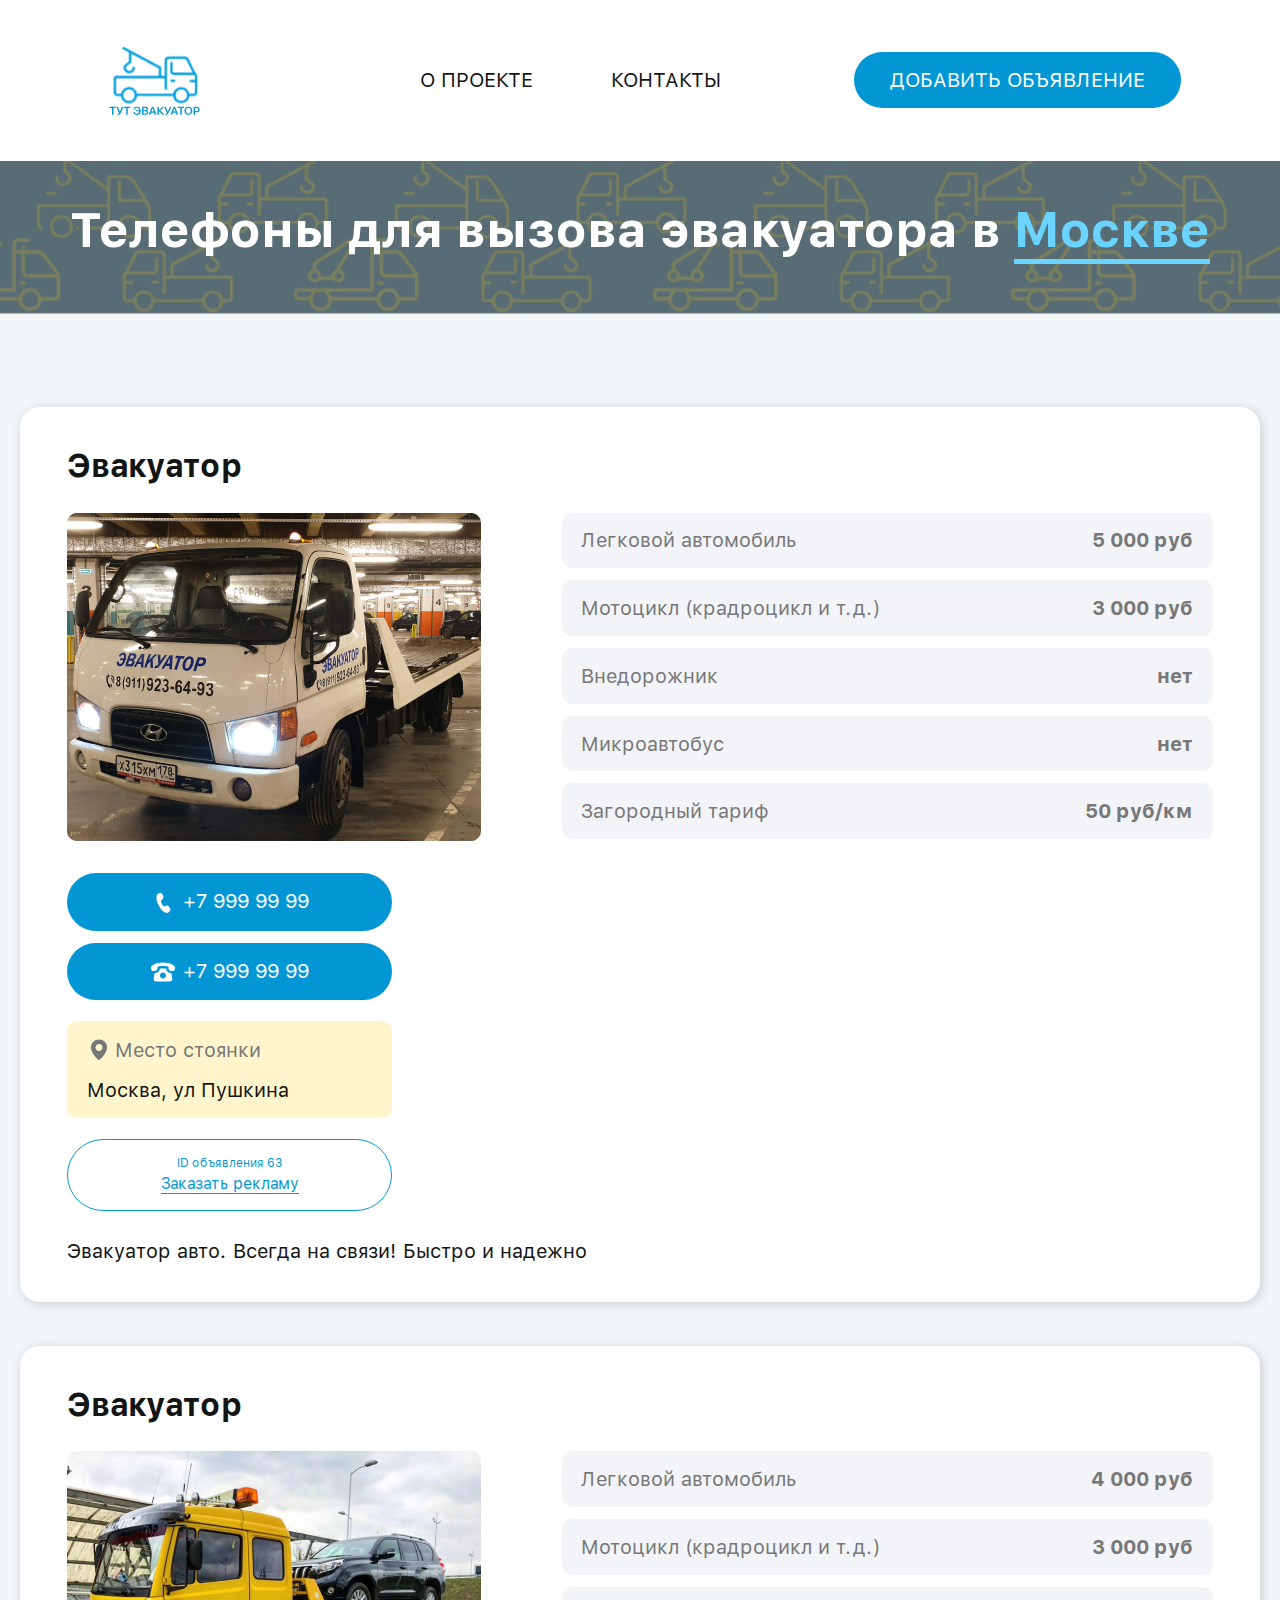
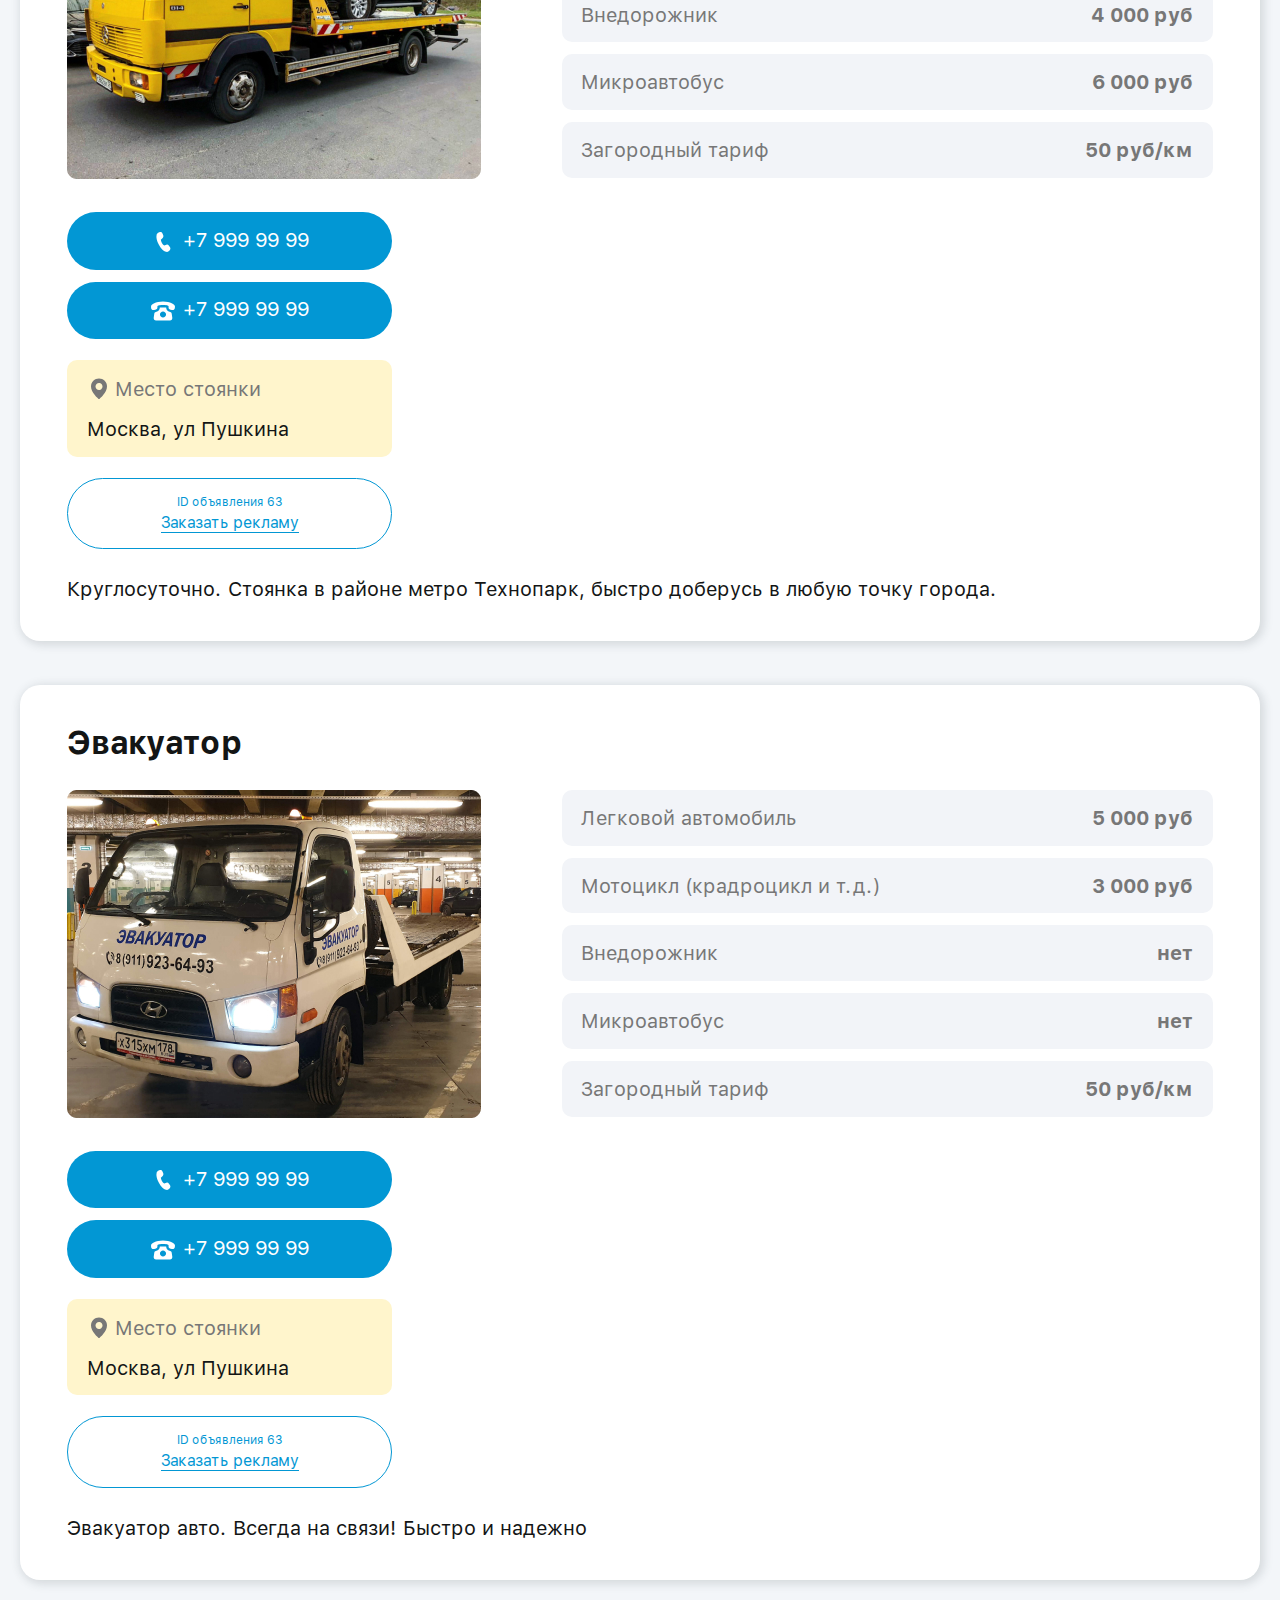
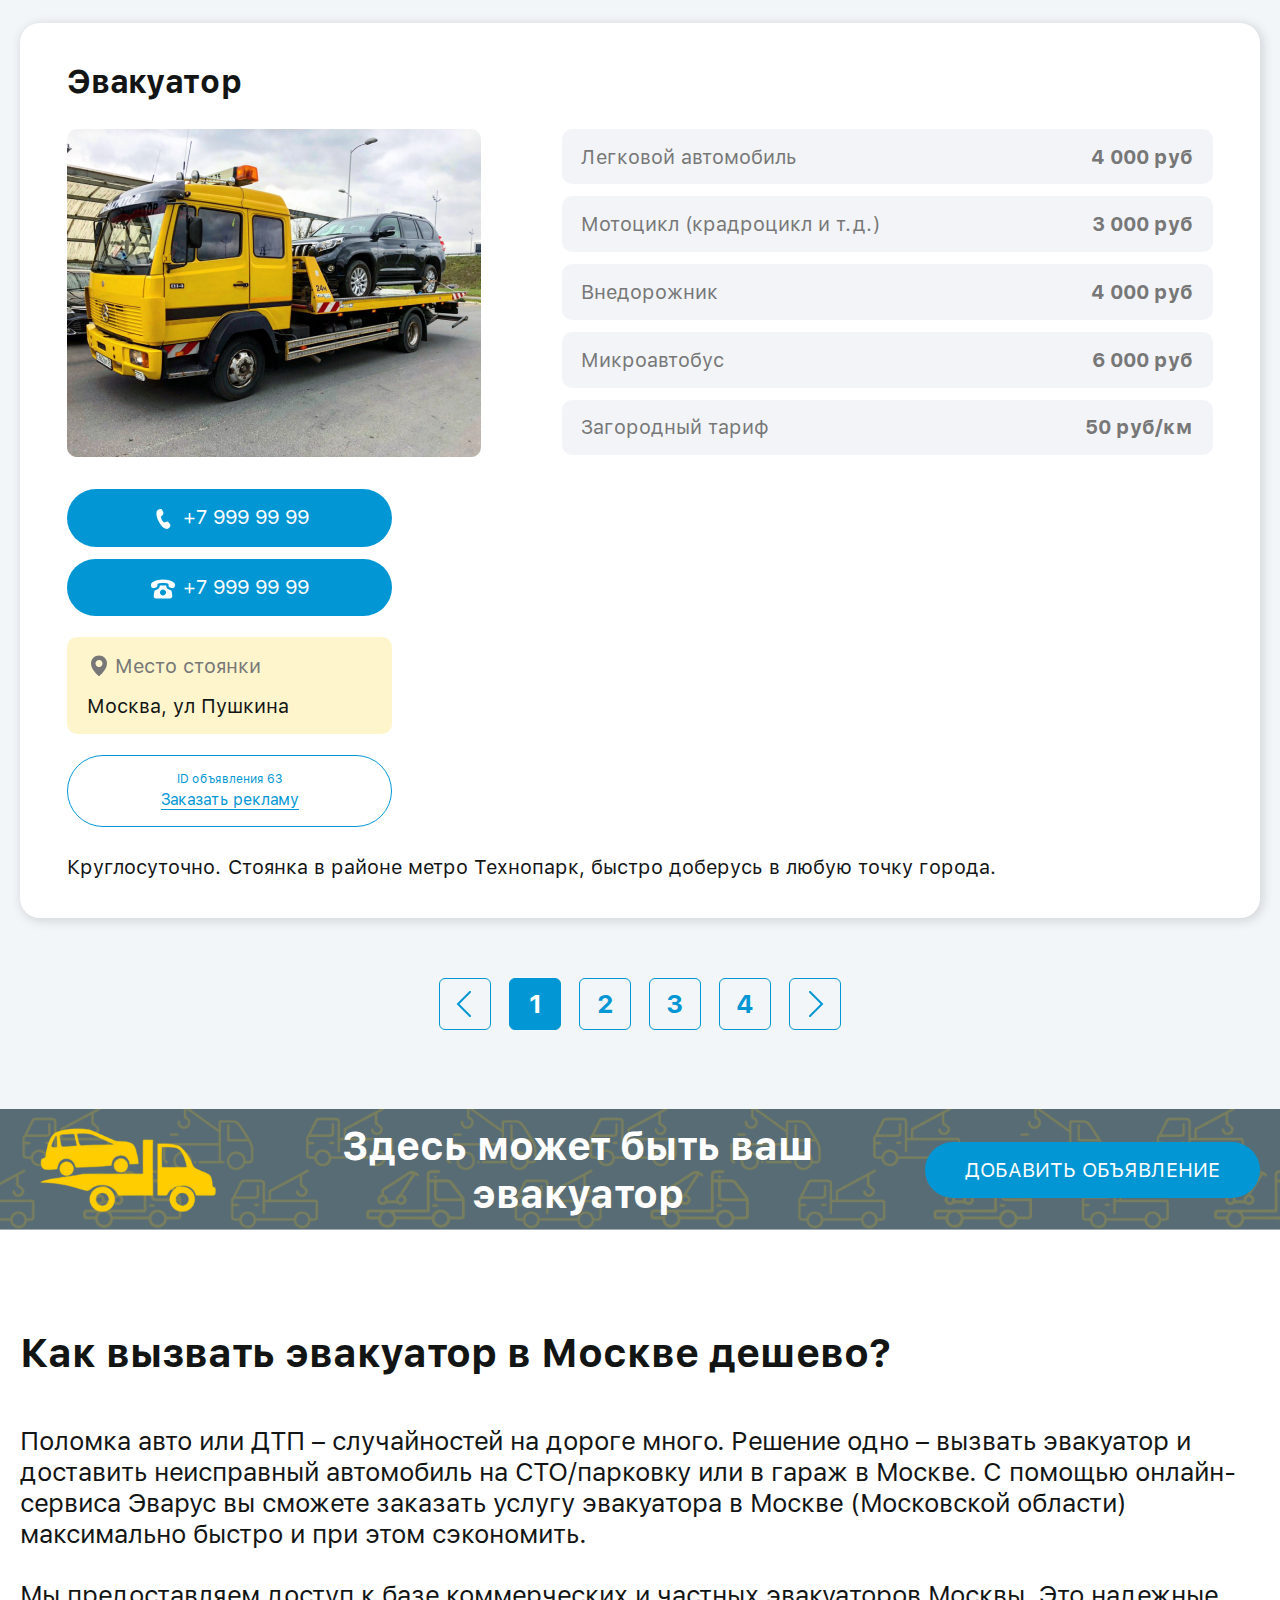
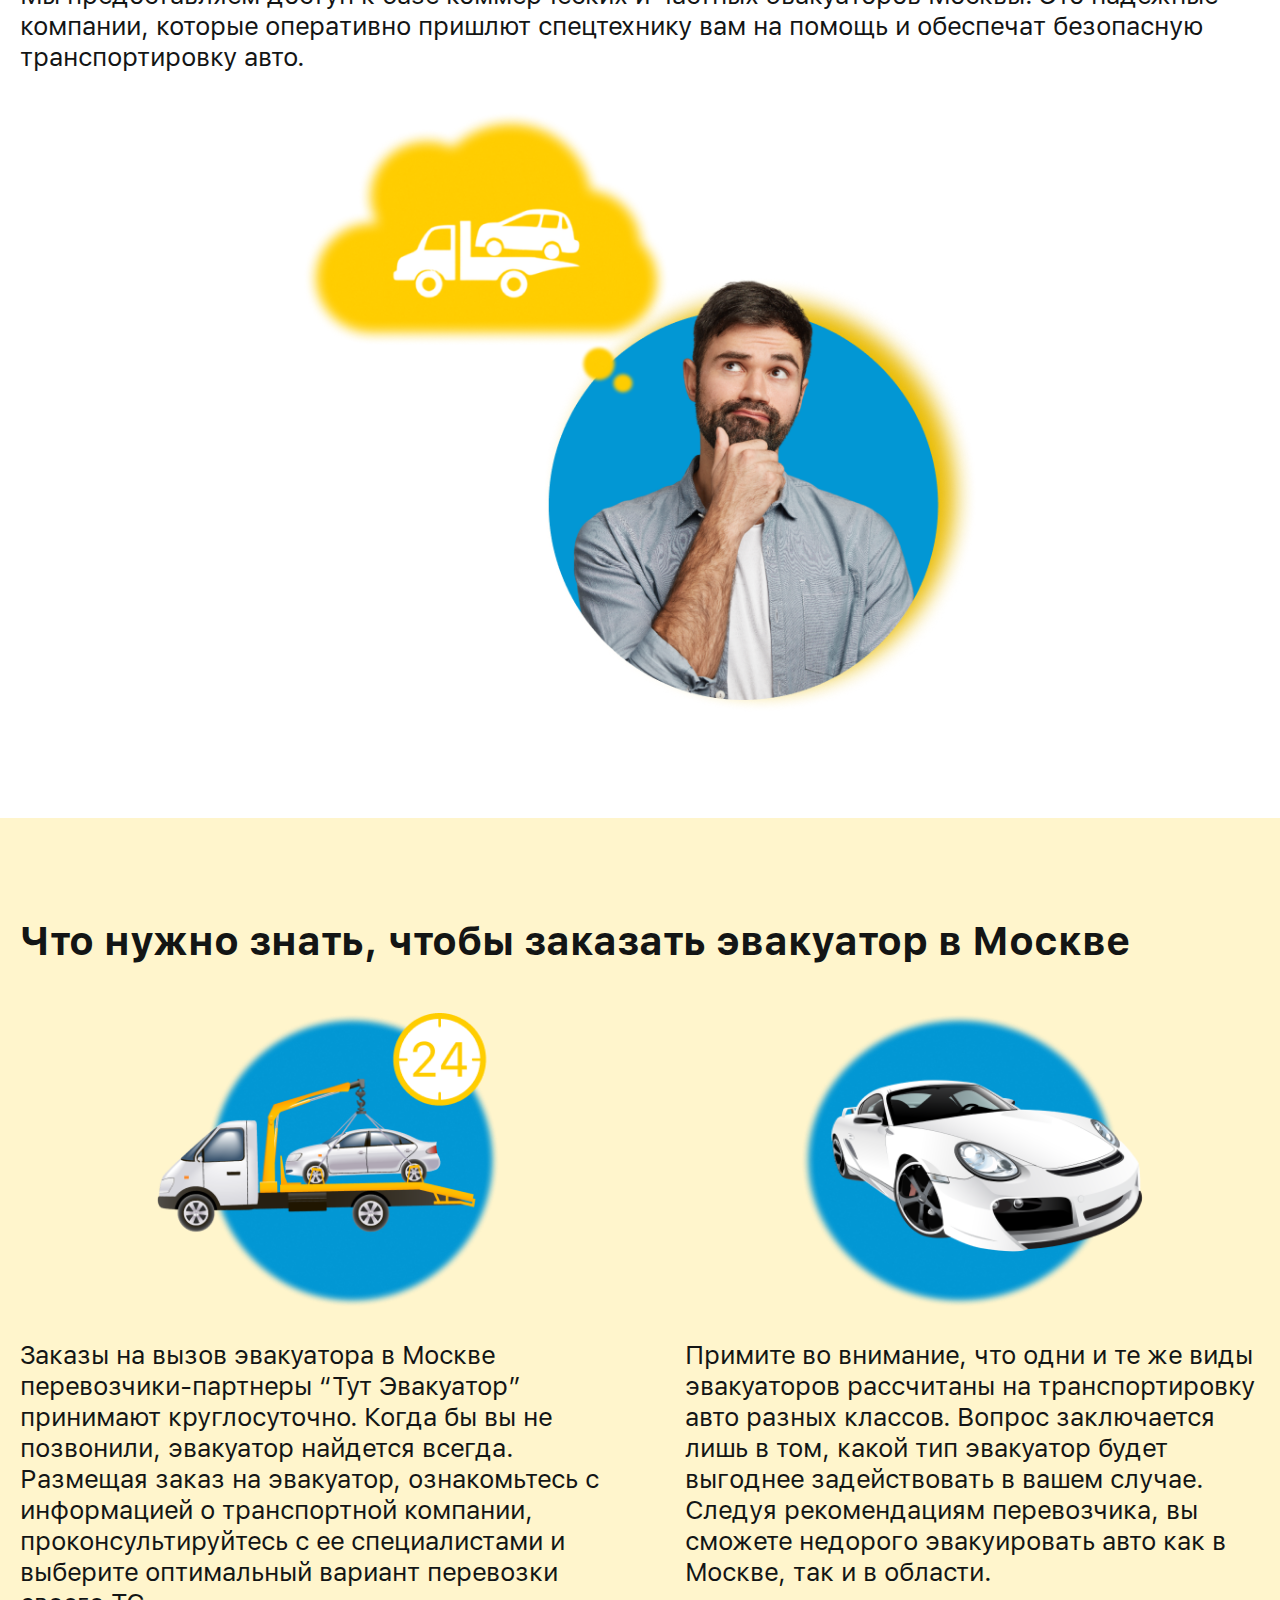
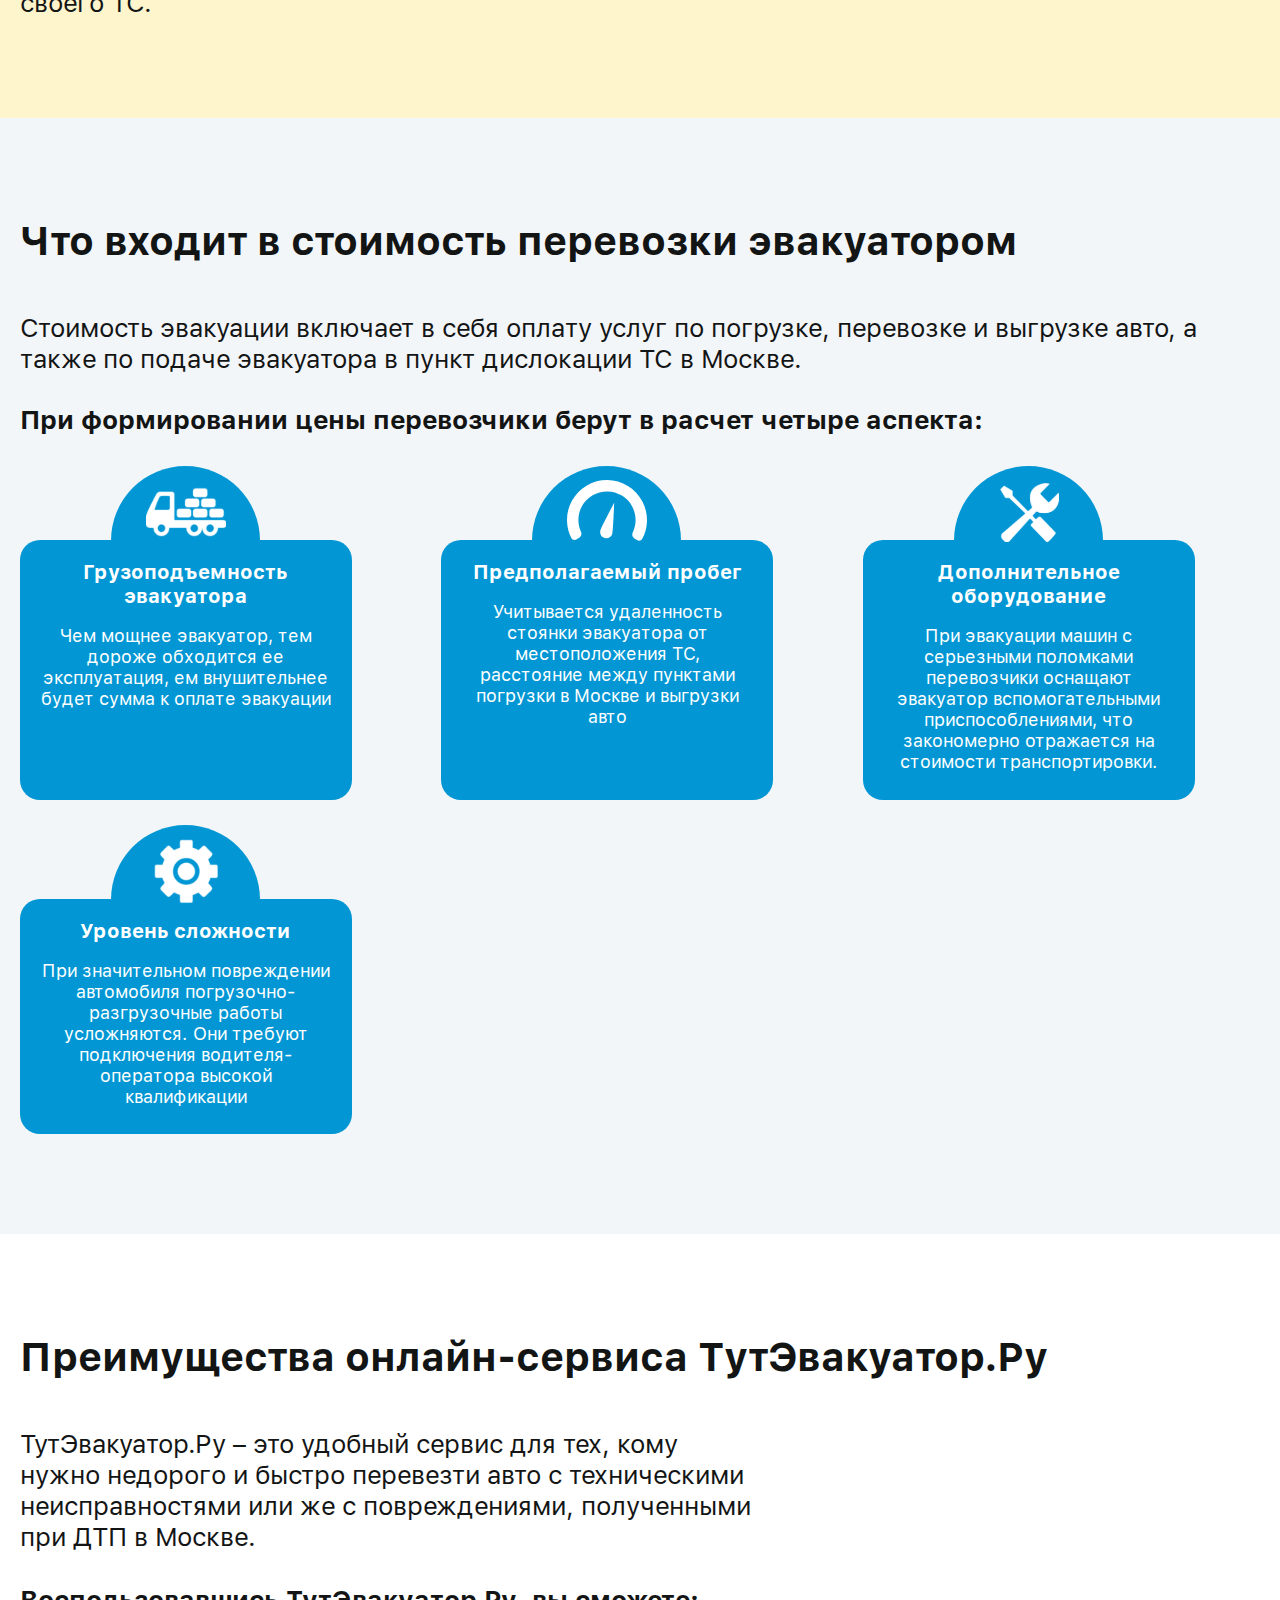
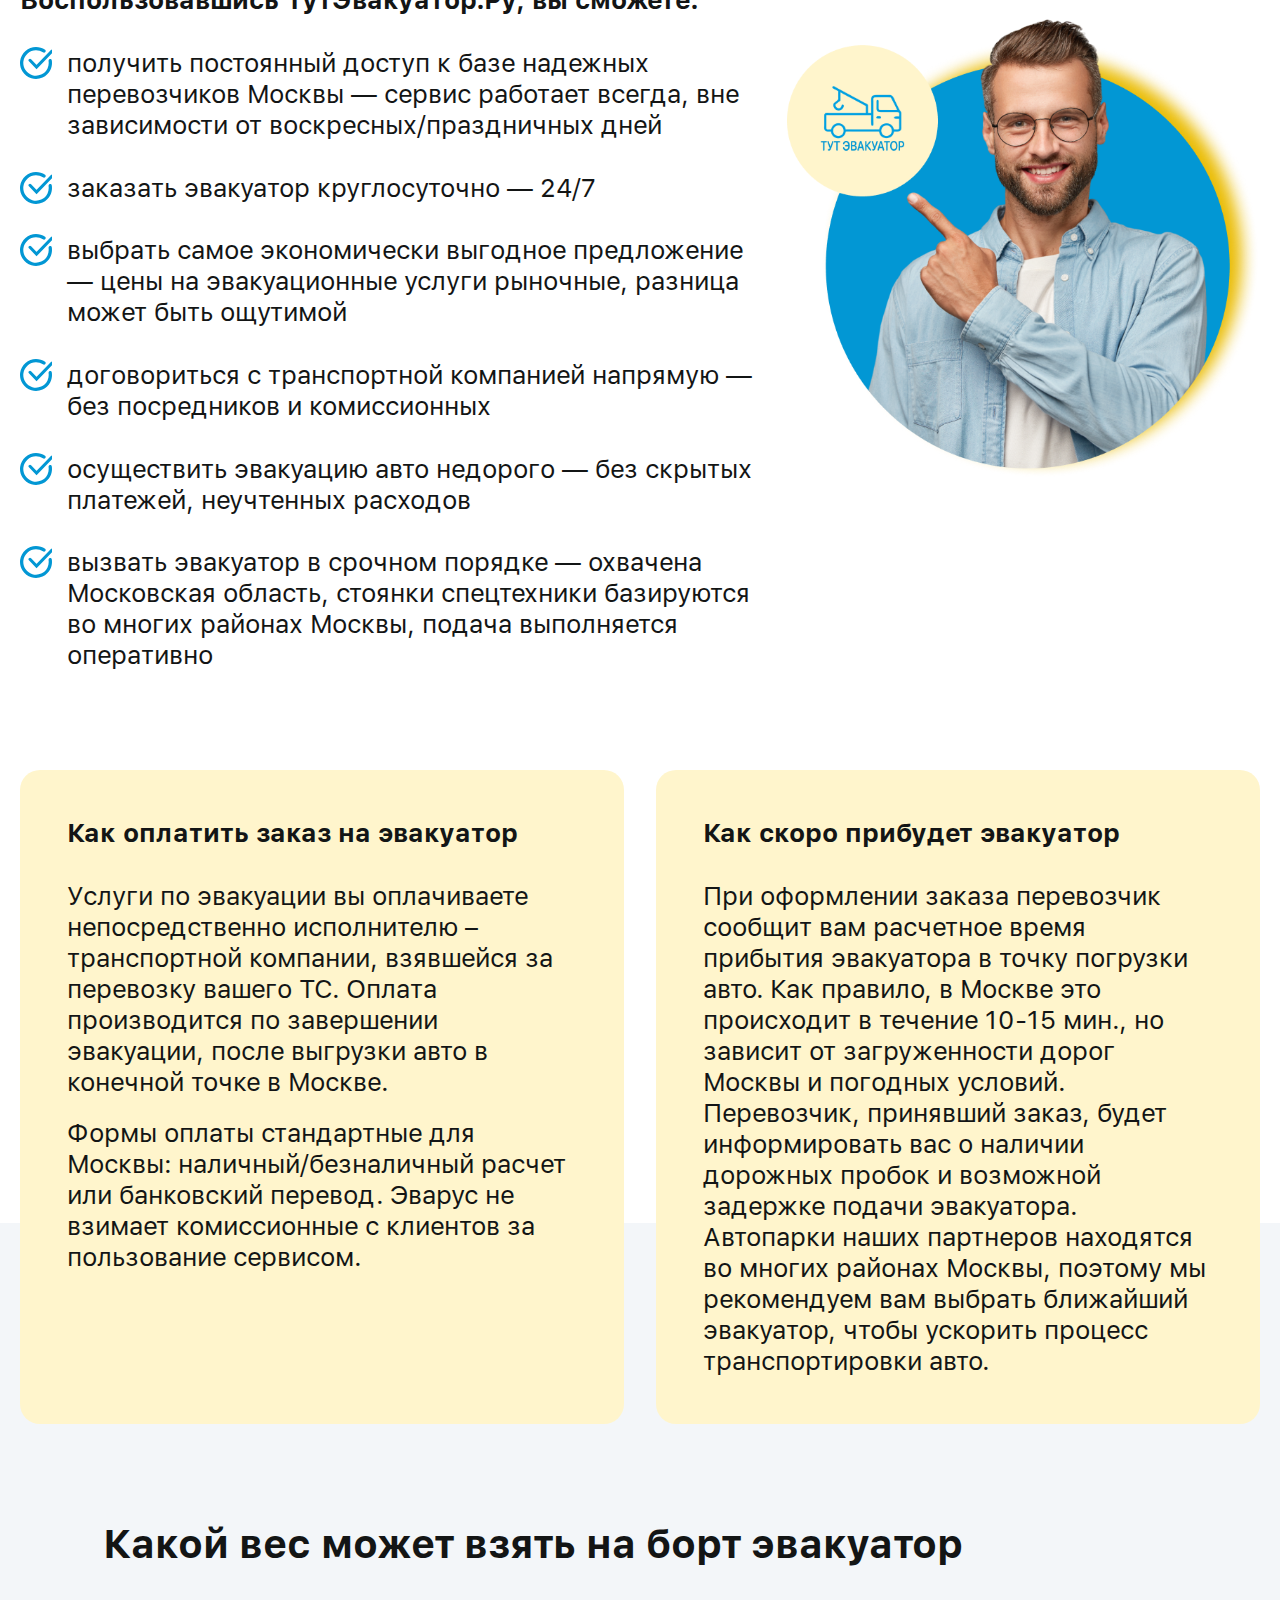
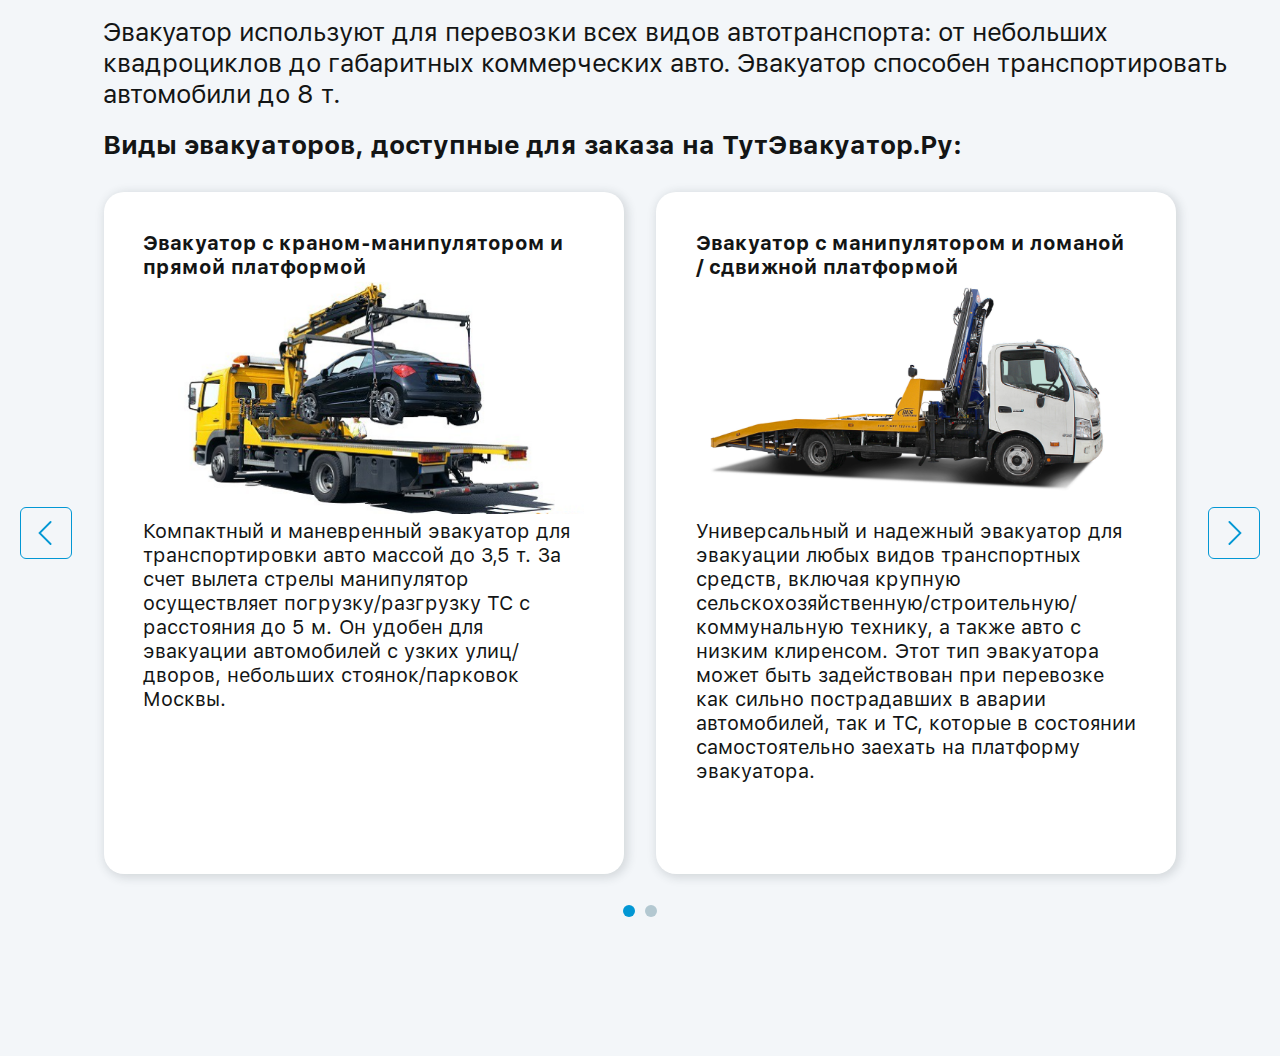
==== index.html @ 3d906425 "slider" ====
<!DOCTYPE html>
<html lang="en">
<head>
    <meta charset="UTF-8">
    <meta name="viewport" content="width=device-width, initial-scale=1.0">
    <title>Evacuator</title>
    <link rel="stylesheet" href="main.css">
</head>
<body>
    <header class="header">
        <div class="header__wrapper">
            <a href="#" class="header-logo">
                <img src="img/Logo-header.svg" alt="logo-evacuator" width="112" height="112">
            </a>
            <nav class="header__nav">
                <ul class="header__list">
                    <li class="header__item">
                        <a href="#" class="text-p">О проекте</a>
                    </li>
                    <li class="header__item">
                        <a href="#" class="text-p">Контакты</a>
                    </li>
                </ul>
            </nav>
            <a href="#" class="btn header__btn">Добавить объявление</a>
        </div>
    </header>

    <section class="banner">
        <div class="banner__wrapper">
            <h1>Телефоны для вызова эвакуатора в <a href="#" class="banner__link">Москве</a></h1>
        </div>
    </section>

    <section class="cards">
        <div class="cards__wrapper">
            <div class="cards__item">
                <h3>Эвакуатор</h3>
                <div class="cards__item--wrapper">
                    <div class="cards__item--img">
                        <img src="img/Photo1.jpg" alt="evacuator" width="414" height="328">
                    </div>
                    <div class="cards__item--info">
                        <div class="cards__item--info-text">
                            <p>Легковой автомобиль</p>
                            <p>5 000 руб</p>
                        </div>
                        <div class="cards__item--info-text">
                            <p>Мотоцикл (крадроцикл и т.д.)</p>
                            <p>3 000 руб</p>
                        </div>
                        <div class="cards__item--info-text">
                            <p>Внедорожник</p>
                            <p>нет</p>
                        </div>
                        <div class="cards__item--info-text">
                            <p>Микроавтобус</p>
                            <p>нет</p>
                        </div>
                        <div class="cards__item--info-text">
                            <p>Загородный тариф</p>
                            <p>50 руб/км</p>
                        </div>
                    </div>
                    <div class="cards__item--contacts">
                        <div class="cards__phones">
                            <a href="tel:+79999999" class="btn cards__btn">+7 999 99 99</a>
                            <a href="tel:+79999999" class="btn cards__btn">+7 999 99 99</a>
                        </div>
                        <div class="cards__map">
                            <a href="#">Место стоянки</a>
                            <p>Москва, ул Пушкина</p>
                        </div>
                        <div class="cards__advertising">
                            <p>ID объявления 63</p>
                            <a href="#" class="small-text">Заказать рекламу</a>
                        </div>
                    </div>
                </div>
                <p>Эвакуатор авто. Всегда на связи! Быстро и надежно</p>
            </div>

            <div class="cards__item">
                <h3>Эвакуатор</h3>
                <div class="cards__item--wrapper">
                    <div class="cards__item--img">
                        <img src="img/Photo2.jpg" alt="evacuator" width="414" height="328">
                    </div>
                    <div class="cards__item--info">
                        <div class="cards__item--info-text">
                            <p>Легковой автомобиль</p>
                            <p>4 000 руб</p>
                        </div>
                        <div class="cards__item--info-text">
                            <p>Мотоцикл (крадроцикл и т.д.)</p>
                            <p>3 000 руб</p>
                        </div>
                        <div class="cards__item--info-text">
                            <p>Внедорожник</p>
                            <p>4 000 руб</p>
                        </div>
                        <div class="cards__item--info-text">
                            <p>Микроавтобус</p>
                            <p>6 000 руб</p>
                        </div>
                        <div class="cards__item--info-text">
                            <p>Загородный тариф</p>
                            <p>50 руб/км</p>
                        </div>
                    </div>
                    <div class="cards__item--contacts">
                        <div class="cards__phones">
                            <a href="tel:+79999999" class="btn cards__btn">+7 999 99 99</a>
                            <a href="tel:+79999999" class="btn cards__btn">+7 999 99 99</a>
                        </div>
                        <div class="cards__map">
                            <a href="#">Место стоянки</a>
                            <p>Москва, ул Пушкина</p>
                        </div>
                        <div class="cards__advertising">
                            <p>ID объявления 63</p>
                            <a href="#" class="small-text">Заказать рекламу</a>
                        </div>
                    </div>
                </div>
                <p>Круглосуточно. Стоянка в районе метро Технопарк, быстро доберусь в любую точку города.</p>
            </div>

            <div class="cards__item">
                <h3>Эвакуатор</h3>
                <div class="cards__item--wrapper">
                    <div class="cards__item--img">
                        <img src="img/Photo3.jpg" alt="evacuator" width="414" height="328">
                    </div>
                    <div class="cards__item--info">
                        <div class="cards__item--info-text">
                            <p>Легковой автомобиль</p>
                            <p>5 000 руб</p>
                        </div>
                        <div class="cards__item--info-text">
                            <p>Мотоцикл (крадроцикл и т.д.)</p>
                            <p>3 000 руб</p>
                        </div>
                        <div class="cards__item--info-text">
                            <p>Внедорожник</p>
                            <p>нет</p>
                        </div>
                        <div class="cards__item--info-text">
                            <p>Микроавтобус</p>
                            <p>нет</p>
                        </div>
                        <div class="cards__item--info-text">
                            <p>Загородный тариф</p>
                            <p>50 руб/км</p>
                        </div>
                    </div>
                    <div class="cards__item--contacts">
                        <div class="cards__phones">
                            <a href="tel:+79999999" class="btn cards__btn">+7 999 99 99</a>
                            <a href="tel:+79999999" class="btn cards__btn">+7 999 99 99</a>
                        </div>
                        <div class="cards__map">
                            <a href="#">Место стоянки</a>
                            <p>Москва, ул Пушкина</p>
                        </div>
                        <div class="cards__advertising">
                            <p>ID объявления 63</p>
                            <a href="#" class="small-text">Заказать рекламу</a>
                        </div>
                    </div>
                </div>
                <p>Эвакуатор авто. Всегда на связи! Быстро и надежно</p>
            </div>

            <div class="cards__item">
                <h3>Эвакуатор</h3>
                <div class="cards__item--wrapper">
                    <div class="cards__item--img">
                        <img src="img/Photo4.jpg" alt="evacuator" width="414" height="328">
                    </div>
                    <div class="cards__item--info">
                        <div class="cards__item--info-text">
                            <p>Легковой автомобиль</p>
                            <p>4 000 руб</p>
                        </div>
                        <div class="cards__item--info-text">
                            <p>Мотоцикл (крадроцикл и т.д.)</p>
                            <p>3 000 руб</p>
                        </div>
                        <div class="cards__item--info-text">
                            <p>Внедорожник</p>
                            <p>4 000 руб</p>
                        </div>
                        <div class="cards__item--info-text">
                            <p>Микроавтобус</p>
                            <p>6 000 руб</p>
                        </div>
                        <div class="cards__item--info-text">
                            <p>Загородный тариф</p>
                            <p>50 руб/км</p>
                        </div>
                    </div>
                    <div class="cards__item--contacts">
                        <div class="cards__phones">
                            <a href="tel:+79999999" class="btn cards__btn">+7 999 99 99</a>
                            <a href="tel:+79999999" class="btn cards__btn">+7 999 99 99</a>
                        </div>
                        <div class="cards__map">
                            <a href="#">Место стоянки</a>
                            <p>Москва, ул Пушкина</p>
                        </div>
                        <div class="cards__advertising">
                            <p>ID объявления 63</p>
                            <a href="#" class="small-text">Заказать рекламу</a>
                        </div>
                    </div>
                </div>
                <p>Круглосуточно. Стоянка в районе метро Технопарк, быстро доберусь в любую точку города.</p>
            </div>
        </div>
        <nav class="pagination" aria-label="Pagination">
            <ul class="pagination__list">
                <li class="pagination__item--previous"><a href="#" aria-label="Previous"></a></li>
                <li class="pagination__item pagination__item--active"><a href="#">1</a></li>
                <li class="pagination__item"><a href="#">2</a></li>
                <li class="pagination__item"><a href="#">3</a></li>
                <li class="pagination__item"><a href="#">4</a></li>
                <li class="pagination__item--next"><a href="#" aria-label="Next"></a></li>
            </ul>
        </nav>
    </section>

    <section class="banner__second">
        <div class="banner__second-wrapper">
            <img src="img/evacuator.svg" alt="">
            <h2>Здесь может быть ваш эвакуатор</h2>
            <a href="#" class="btn bunner__btn">Добавить объявление</a>
        </div>
    </section>

    <section class="info__call">
        <div class="info__call--wrapper">
            <div class="info__call--text">
                <h2>Как вызвать эвакуатор в Москве дешево?</h2>
                <h4>Поломка авто или ДТП – случайностей на дороге много. Решение одно – вызвать эвакуатор и доставить неисправный автомобиль на СТО/парковку или в гараж в Москве. С помощью онлайн-сервиса Эварус вы сможете заказать услугу эвакуатора в Москве (Московской области) максимально быстро и при этом сэкономить.</h4>
                <h4>Мы предоставляем доступ к базе коммерческих и частных эвакуаторов Москвы. Это надежные компании, которые оперативно пришлют спецтехнику вам на помощь и обеспечат безопасную транспортировку авто.</h4>
            </div>
            <div>
                <img src="img/manThinks.png" alt="man thinks about evacuator" width="677" height="611">
            </div>
        </div>
    </section>

    <section class="about">
        <div class="about__wrapper">
            <h2>Что нужно знать, чтобы заказать эвакуатор в Москве</h2>
            <div class="about__wrapper--info">
                <div class="about__wrapper--info-left">
                    <img src="img/evacuator24.png" alt="evacuator" width="347" height="297">
                    <h4>Заказы на вызов эвакуатора в Москве перевозчики-партнеры “Тут Эвакуатор” принимают круглосуточно. Когда бы вы не позвонили, эвакуатор найдется всегда. Размещая заказ на эвакуатор, ознакомьтесь с информацией о транспортной компании, проконсультируйтесь с ее специалистами и выберите оптимальный вариант перевозки своего ТС.</h4>
                </div>
                <div class="about__wrapper--info-right">
                    <img src="img/auto.png" alt="white auto" width="347" height="297">
                    <h4>Примите во внимание, что одни и те же виды эвакуаторов рассчитаны на транспортировку авто разных классов. Вопрос заключается лишь в том, какой тип эвакуатор будет выгоднее задействовать в вашем случае. Следуя рекомендациям перевозчика, вы сможете недорого эвакуировать авто как в Москве, так и в области.</h4>
                </div>
            </div>
        </div>
    </section>

    <section class="inside">
        <div class="inside__wrapper">
            <h2>Что входит в стоимость перевозки эвакуатором</h2>
            <h4>Стоимость эвакуации включает в себя оплату услуг по погрузке, перевозке и выгрузке авто, а также по подаче эвакуатора в пункт дислокации ТС в Москве.</h4>
            <h4>При формировании цены перевозчики берут в расчет четыре аспекта:</h4>
            <div class="inside__wrapper--info">
                <div class="inside__wrapper--info-item">
                    <p>Грузоподъемность эвакуатора</p>
                    <p>Чем мощнее эвакуатор, тем дороже обходится ее эксплуатация, ем внушительнее будет сумма к оплате эвакуации</p>
                </div>
                <div class="inside__wrapper--info-item">
                    <p>Предполагаемый пробег</p>
                    <p>Учитывается удаленность стоянки эвакуатора от местоположения ТС, расстояние между пунктами погрузки в Москве и выгрузки авто</p>
                </div>
                <div class="inside__wrapper--info-item">
                    <p>Дополнительное оборудование</p>
                    <p>При эвакуации машин с серьезными поломками перевозчики оснащают эвакуатор вспомогательными приспособлениями, что закономерно отражается на стоимости транспортировки.</p>
                </div>
                <div class="inside__wrapper--info-item">
                    <p>Уровень сложности</p>
                    <p>При значительном повреждении автомобиля погрузочно-разгрузочные работы усложняются. Они требуют подключения водителя-оператора высокой квалификации</p>
                </div>
            </div>
        </div>
    </section>

    <section class="advantages">
        <div class="advantages__wrapper">
            <h2>Преимущества онлайн-сервиса ТутЭвакуатор.Ру</h2>
            <div class="advantages__wrapper--main">
                <div class="advantages__text">
                    <h4>ТутЭвакуатор.Ру – это удобный сервис для тех, кому нужно недорого и быстро перевезти авто с техническими неисправностями или же с повреждениями, полученными при ДТП в Москве.</h4>
                    <h4>Воспользовавшись ​ТутЭвакуатор.Ру, вы сможете:</h4>
                    <p>получить постоянный доступ к базе надежных перевозчиков Москвы — сервис работает всегда, вне зависимости от воскресных/праздничных дней</p>
                    <p>заказать эвакуатор круглосуточно — 24/7</p>
                    <p>выбрать самое экономически выгодное предложение — цены на эвакуационные услуги рыночные, разница может быть ощутимой</p>
                    <p>договориться с транспортной компанией напрямую — без посредников и комиссионных</p>
                    <p>осуществить эвакуацию авто недорого — без скрытых платежей, неучтенных расходов</p>
                    <p>вызвать эвакуатор в срочном порядке — охвачена Московская область, стоянки спецтехники базируются во многих районах Москвы, подача выполняется оперативно</p>
                </div>
                <div class="advantages__img">
                    <img src="img/Man.png" alt="man" width="630" height="645">
                </div>
            </div>
            <div class="advantages__wrapper--footer">
                <div class="advantages__wrapper--footer-left">
                    <h4>Как оплатить заказ на эвакуатор</h4>
                    <p>Услуги по эвакуации вы оплачиваете непосредственно исполнителю – транспортной компании, взявшейся за перевозку вашего ТС. Оплата производится по завершении эвакуации, после выгрузки авто в конечной точке в Москве.</p>
                    <p>Формы оплаты стандартные для Москвы: наличный/безналичный расчет или банковский перевод. Эварус не взимает комиссионные с клиентов за пользование сервисом.</p>
                </div>
                <div class="advantages__wrapper--footer-right">
                    <h4>Как скоро прибудет эвакуатор</h4>
                    <p>При оформлении заказа перевозчик сообщит вам расчетное время прибытия эвакуатора в точку погрузки авто. Как правило, в Москве это происходит в течение 10-15 мин., но зависит от загруженности дорог Москвы и погодных условий. Перевозчик, принявший заказ, будет информировать вас о наличии дорожных пробок и возможной задержке подачи эвакуатора. Автопарки наших партнеров находятся во многих районах Москвы, поэтому мы рекомендуем вам выбрать ближайший эвакуатор, чтобы ускорить процесс транспортировки авто.</p>
                </div>
            </div>
        </div>
    </section>

    <section class="slider">
        <div class="slider__wrapper">
            <h2>Какой вес может взять на борт эвакуатор</h2>
            <h4>Эвакуатор используют для перевозки всех видов автотранспорта: от небольших квадроциклов до габаритных коммерческих авто. Эвакуатор способен транспортировать автомобили до 8 т.</h4>
            <h4>Виды эвакуаторов, доступные для заказа на ТутЭвакуатор.Ру:</h4>
            <div class="slider__wrapper--contant">
                <button type="button" class="slider__btn prev-btn"></button>
                <div class="slider__wrapper--items slider__wrapper--items-active">
                    <div class="slider__wrapper--item">
                        <p>Эвакуатор с краном-манипулятором и прямой платформой</p>
                        <div>
                            <img src="img/slider/slider1.png" alt="evacuator" width="604" height="322">
                        </div>
                        <p>Компактный и маневренный эвакуатор для транспортировки авто массой до 3,5 т. За счет вылета стрелы манипулятор осуществляет погрузку/разгрузку ТС с расстояния до 5 м. Он удобен для эвакуации автомобилей с узких улиц/дворов, небольших стоянок/парковок Москвы.</p>
                    </div>
                    <div class="slider__wrapper--item">
                        <p>Эвакуатор с манипулятором и ломаной / сдвижной платформой</p>
                        <div>
                            <img src="img/slider/slider2.png" alt="evacuator" width="604" height="322">
                        </div>
                        <p>Универсальный и надежный эвакуатор для эвакуации любых видов транспортных средств, включая крупную сельскохозяйственную/строительную/коммунальную технику, а также авто с низким клиренсом. Этот тип эвакуатора может быть задействован при перевозке как сильно пострадавших в аварии автомобилей, так и ТС, которые в состоянии самостоятельно заехать на платформу эвакуатора.</p>
                    </div>
                </div>
                <div class="slider__wrapper--items">
                    <div class="slider__wrapper--item">
                        <p>Эвакуатор с лебедкой и платформой<br> с аппарелями</p>
                        <div>
                            <img src="img/slider/slider3.png" alt="evacuator" width="604" height="322">
                        </div>
                        <p>Используется для перевозки ТС массой до 7 т. Автомобиль затаскивают на платформу эвакуатора по направляющим при помощи электрической/гидравлической/ручной лебедки. Эвакуатор данной модификации не применяется для транспортировки авто с АКПП или заблокированными колесами.</p>
                    </div>
                    <div class="slider__wrapper--item">
                        <p>Эвакуатор с лебедкой и укороченной базой для частичной погрузки авто</p>
                        <div>
                            <img src="img/slider/slider4.png" alt="evacuator" width="604" height="322">
                        </div>
                        <p>Основное назначение – транспортировка крупнотоннажной спецтехники, грузовых авто, автобусов.</p>
                    </div>
                </div>
                <button type="button" class="slider__btn next-btn"></button>
            </div>
            <div class="slider__dots--wrapper">
                <span class="dot dot--active"></span>
                <span class="dot"></span>
            </div>
        </div>
    </section>
    
    <script src="/elements-js/main.js" type="module"></script>
</body>
</html>
---- main.css ----
@import url(blocks-css/header.css);
@import url(blocks-css/banner.css);
@import url(blocks-css/cards.css);
@import url(blocks-css/pagination.css);
@import url(blocks-css/infoCall.css);
@import url(blocks-css/about.css);
@import url(blocks-css/inside.css);
@import url(blocks-css/advantages.css);
@import url(blocks-css/slider.css);

:root {
	--color-blue: #0297d4;
	--color-dark: #131515;
    --color-white: #fff;
	--color-yellow: #ffcd00;
    --bg-color: #f3f6f9;

    --hover: #35acdd;
    --pressed: #077aa9;
    --error: #b80101;

    --font-family: "SF Pro Text", sans-serif;
    --second-family: "SFRounded", sans-serif;
}

@font-face {
    font-family: 'SFRounded';
    src: url('fonts/SFRounded-Ultralight.woff2') format('woff2'),
        url('fonts/SFRounded-Ultralight.woff') format('woff');
    font-weight: 200;
    font-style: normal;
    font-display: swap;
}

@font-face {
    font-family: 'SF Pro Text';
    src: url('fonts/SFProText-Regular.woff2') format('woff2'),
        url('fonts/SFProText-Regular.woff') format('woff');
    font-weight: normal;
    font-style: normal;
    font-display: swap;
}

@font-face {
    font-family: 'SF Pro Text';
    src: url('fonts/SFProText-Medium.woff2') format('woff2'),
        url('fonts/SFProText-Medium.woff') format('woff');
    font-weight: 500;
    font-style: normal;
    font-display: swap;
}

@font-face {
    font-family: 'SF Pro Text';
    src: url('fonts/SFProText-Semibold.woff2') format('woff2'),
        url('fonts/SFProText-Semibold.woff') format('woff');
    font-weight: 600;
    font-style: normal;
    font-display: swap;
}

@font-face {
    font-family: 'SF Pro Text';
    src: url('fonts/SFProText-Bold.woff2') format('woff2'),
        url('fonts/SFProText-Bold.woff') format('woff');
    font-weight: bold;
    font-style: normal;
    font-display: swap;
}

img {
    max-width: 100%;
    height: 100%;
}

html,
body {
    margin: 0;
    padding: 0;
    width: 100%;
}

html {
    font-size: 62%;
    box-sizing: border-box;

    scroll-behavior: smooth;
}

*, *::before, *::after {
    box-sizing: inherit;
}

body {
    position: relative;
    width: 100%;

    font-family: var(--font-family);
    font-size: 2rem;
    color: var(--color-dark);
}

h1, h2, h3, h4, p {
    margin: 0;
    padding: 0;
}

a {
    display: block;
    text-decoration: none;
}

ul {
    margin: 0;
    padding: 0;
    list-style: none;
}

h1 {
    font-family: var(--font-family);
    font-weight: 700;
    font-size: 5rem;
    color: var(--color-white);
}

h2 {
    font-family: var(--font-family);
    font-weight: 700;
    font-size: 4rem;
    color: var(--color-white);
}

h3 {
    font-family: var(--font-family);
    font-weight: 700;
    font-size: 3.2rem;
    color: var(--color-dark);
}

h4 {
    font-family: var(--font-family);
    font-weight: 400;
    font-size: 2.6rem;
    color: var(--color-dark);
}

p,
.text-p {
    font-family: var(--font-family);
    font-weight: 400;
    font-size: 2rem;
    color: var(--color-dark);
}

.small-text {
    font-family: var(--font-family);
    font-weight: 400;
    font-size: 1.6rem;
}

.container {
    max-width: 1400px;
    width: 100%;
    margin: 0 auto;
}


@media screen and (max-width: 480px) {
    html {
        font-size: 48%;
    }
}
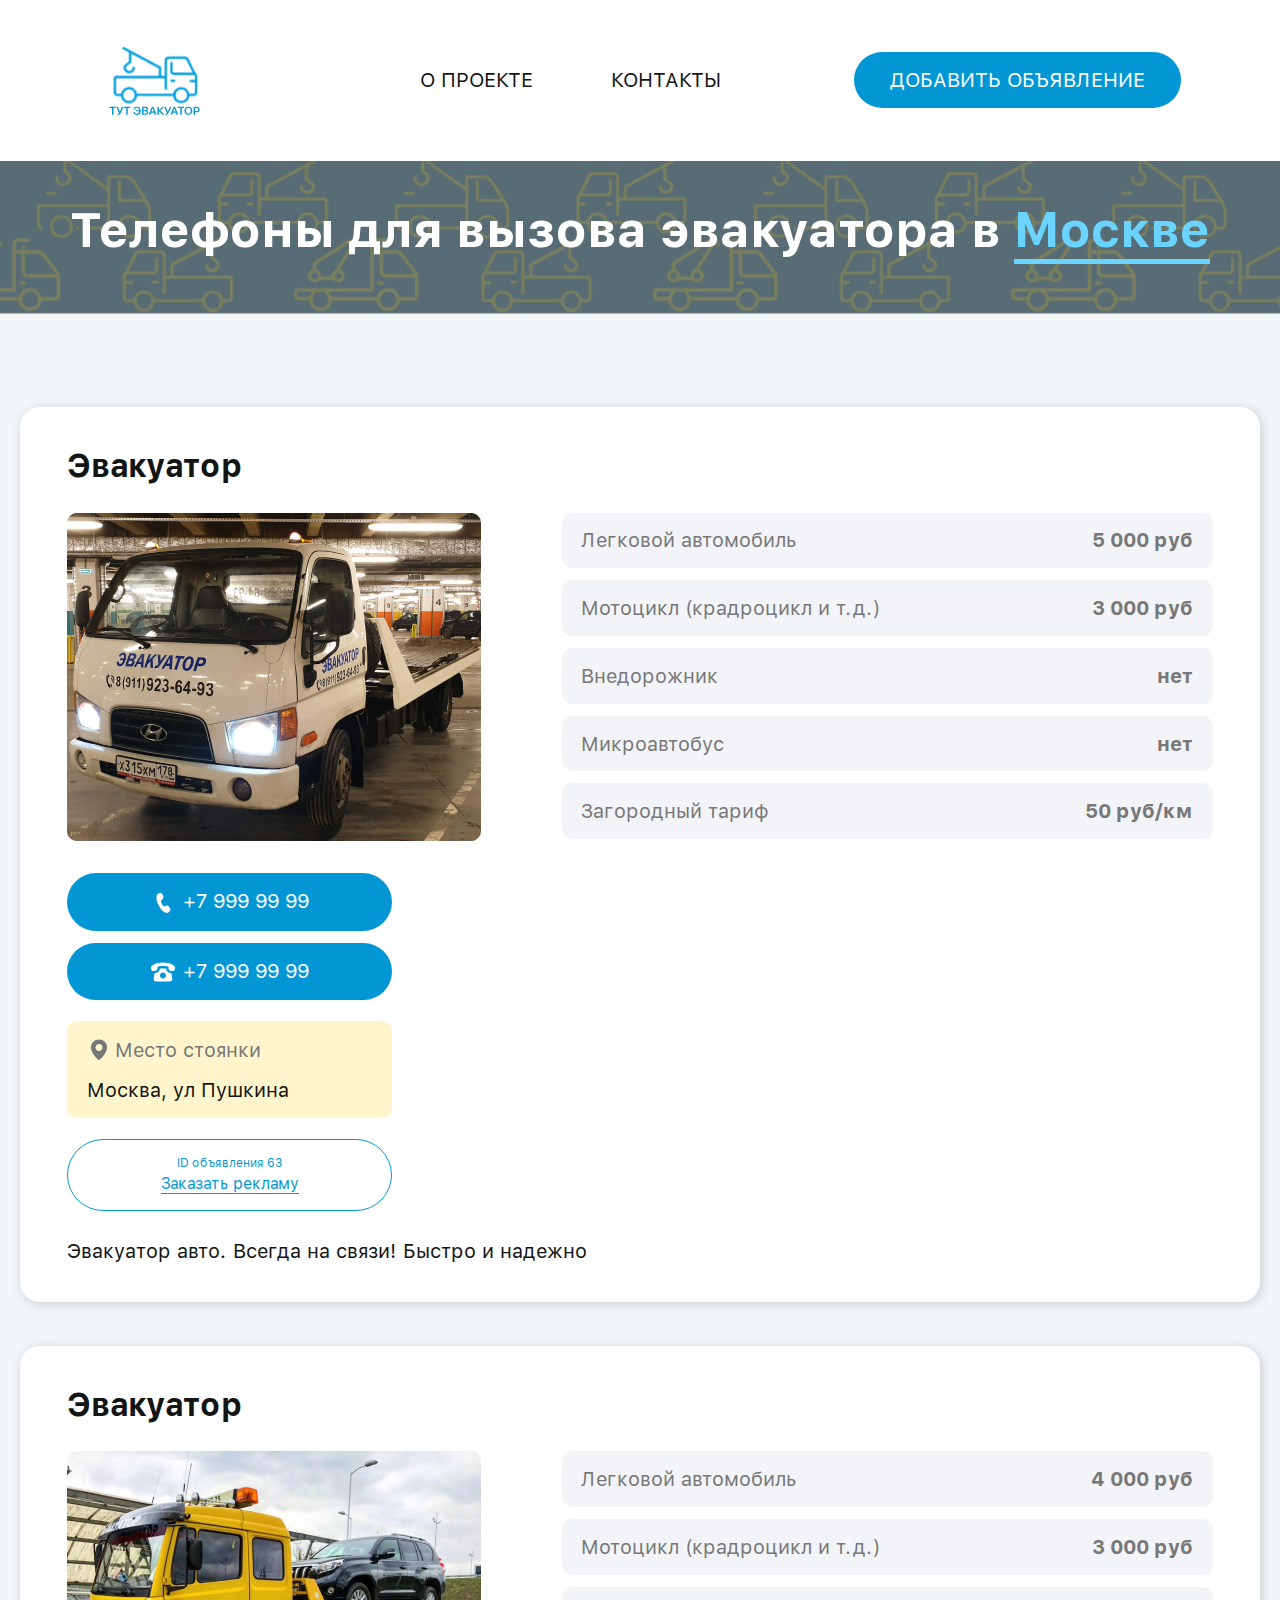
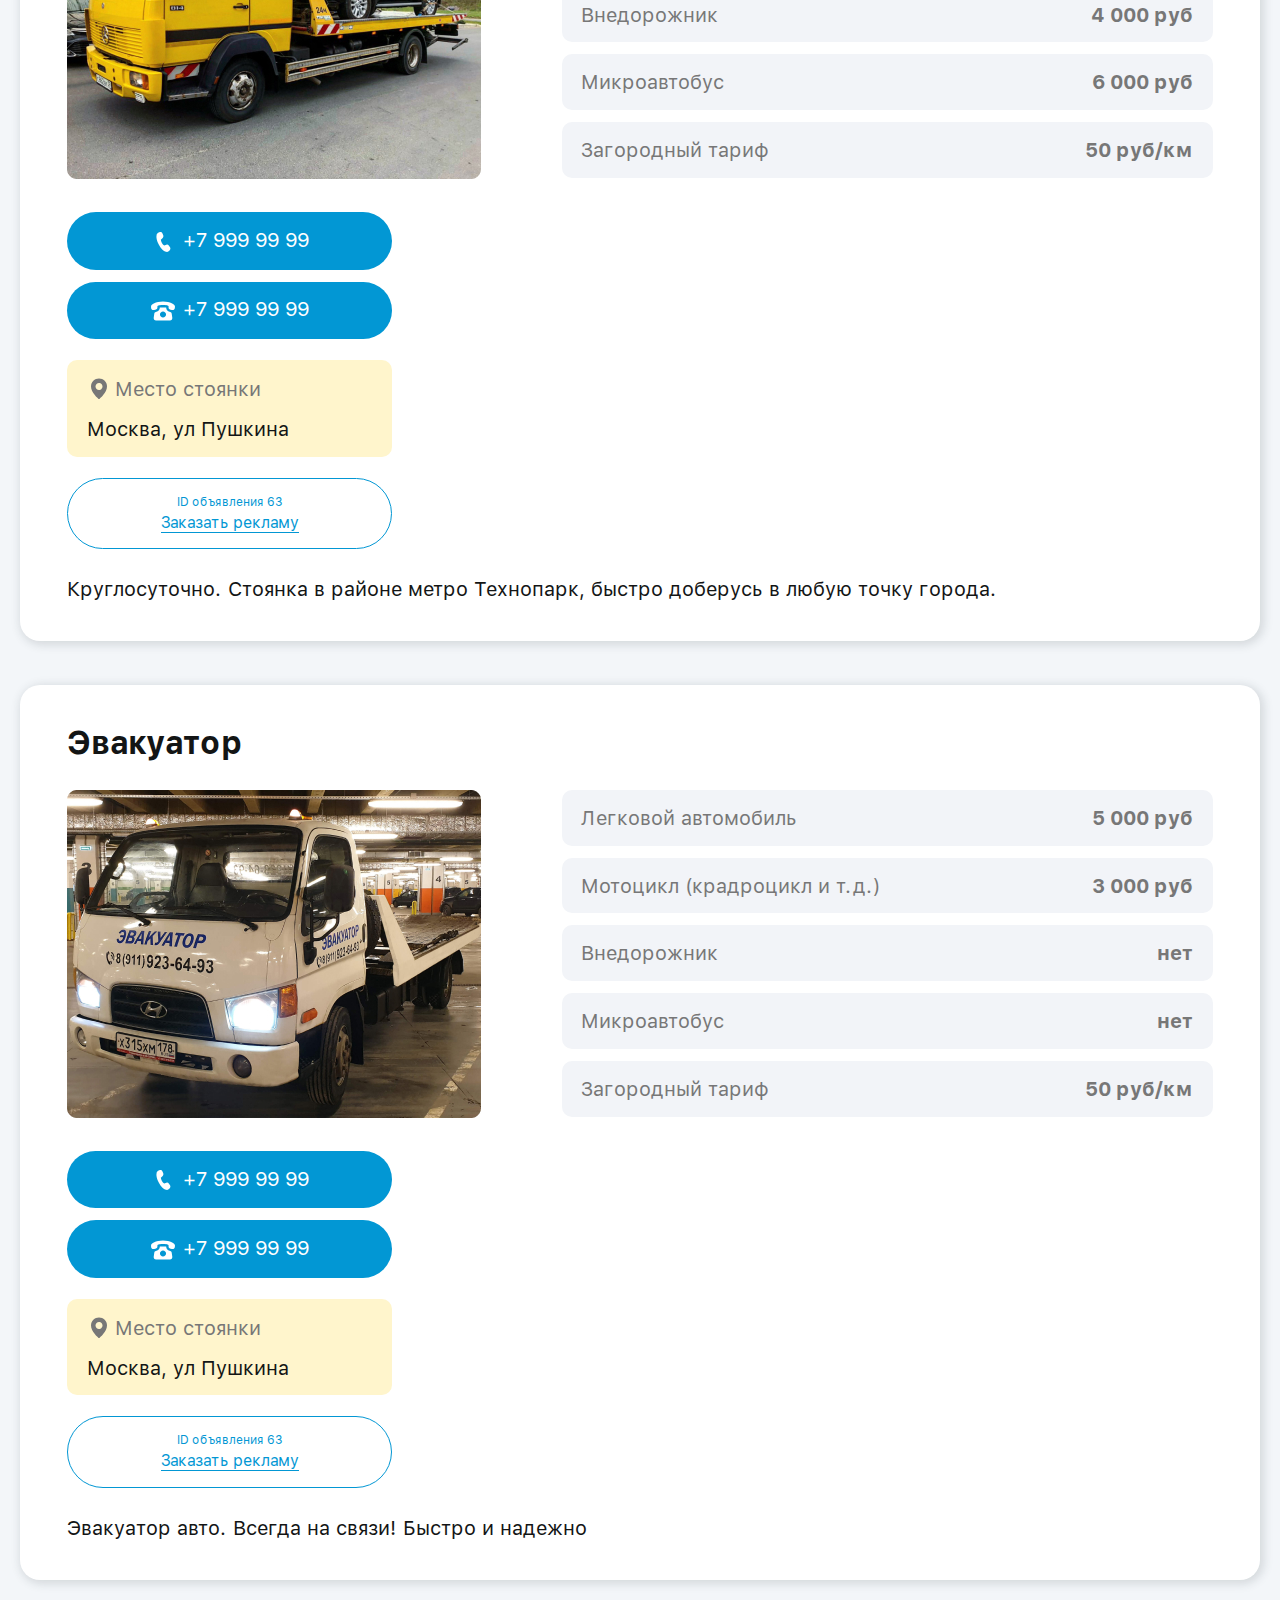
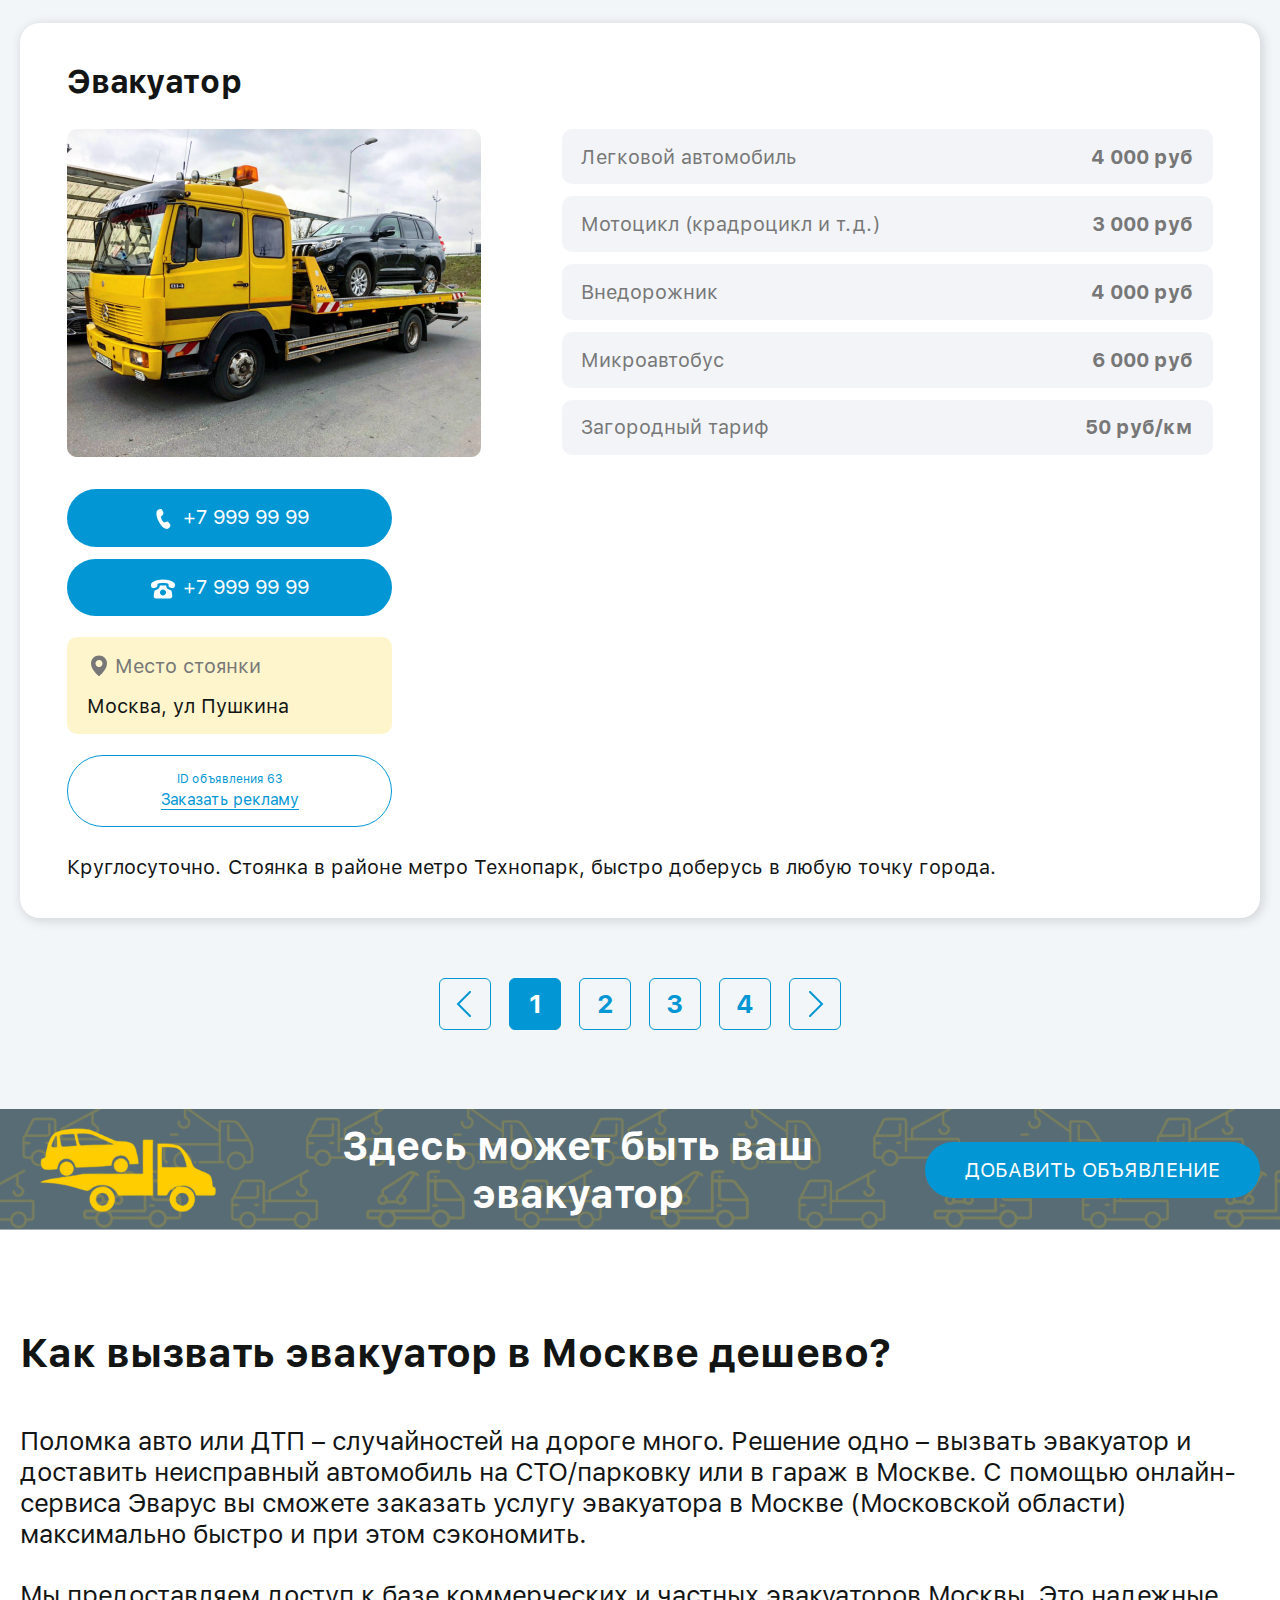
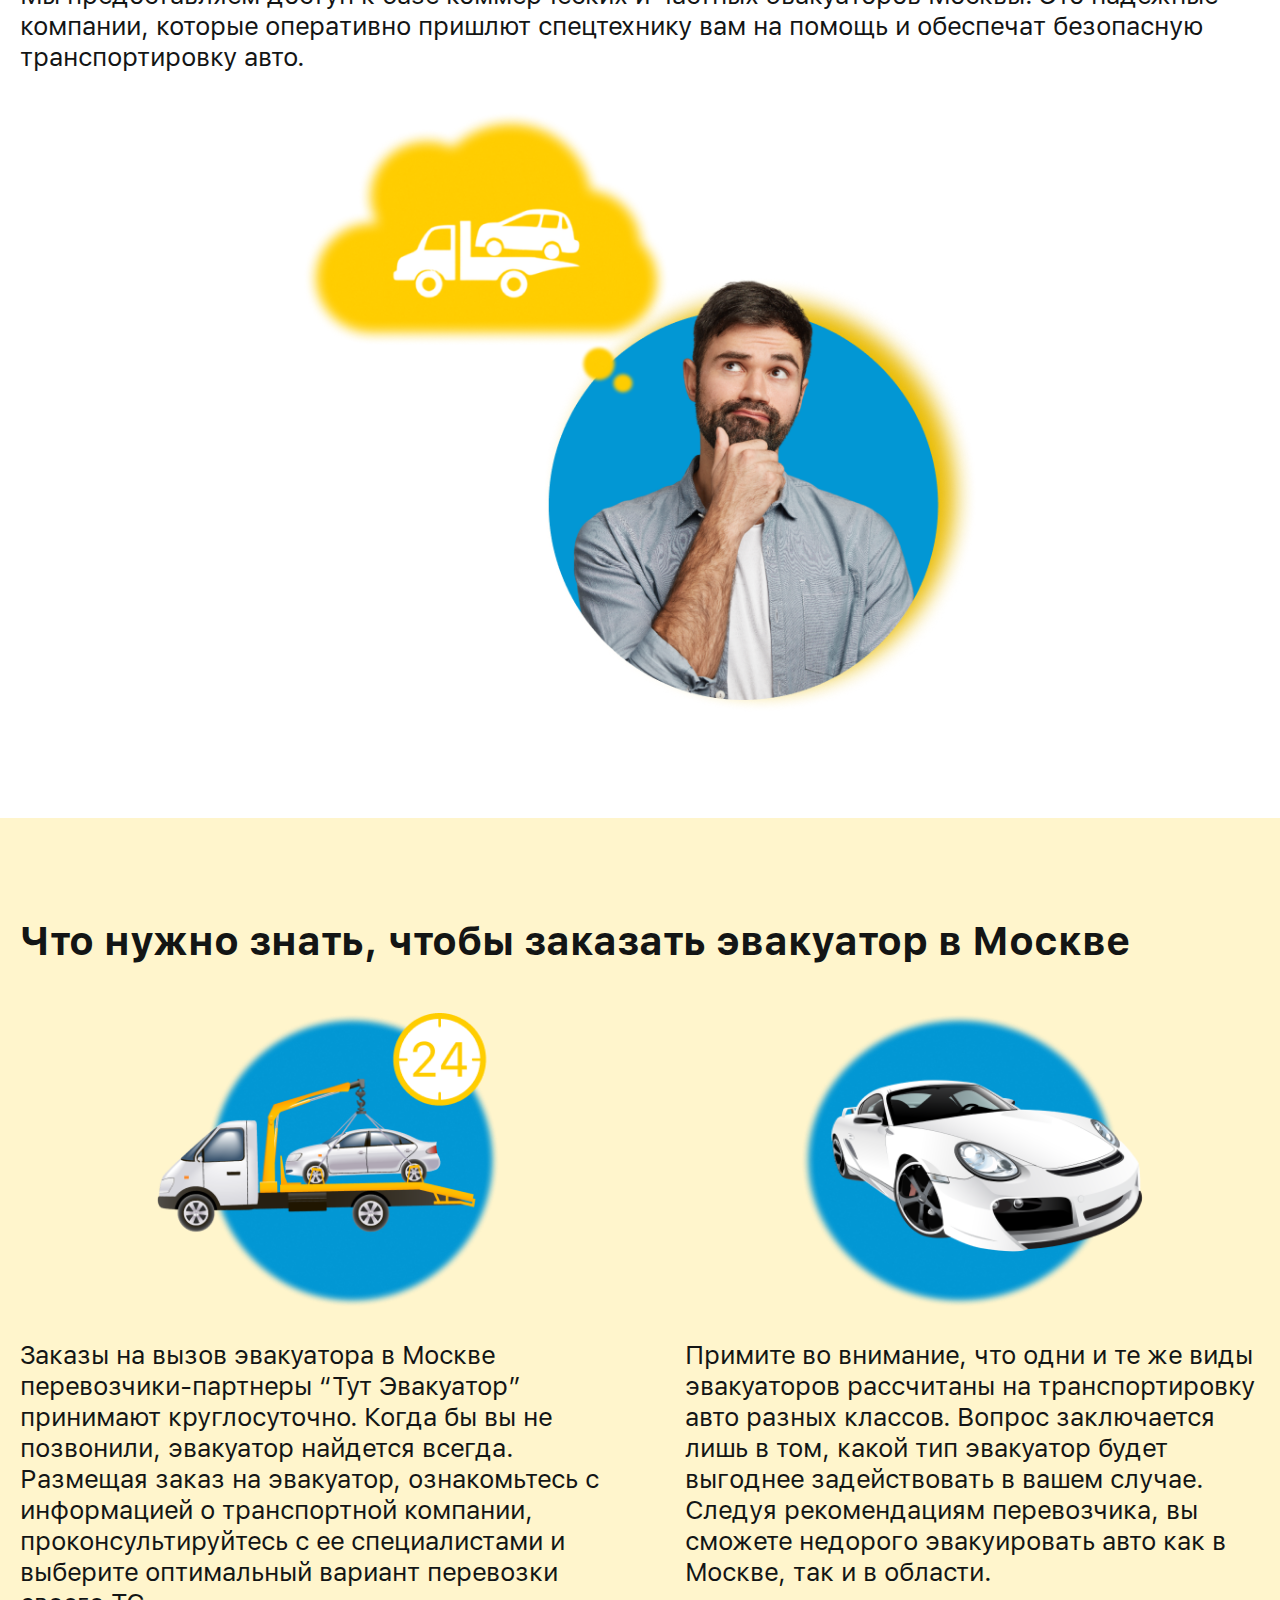
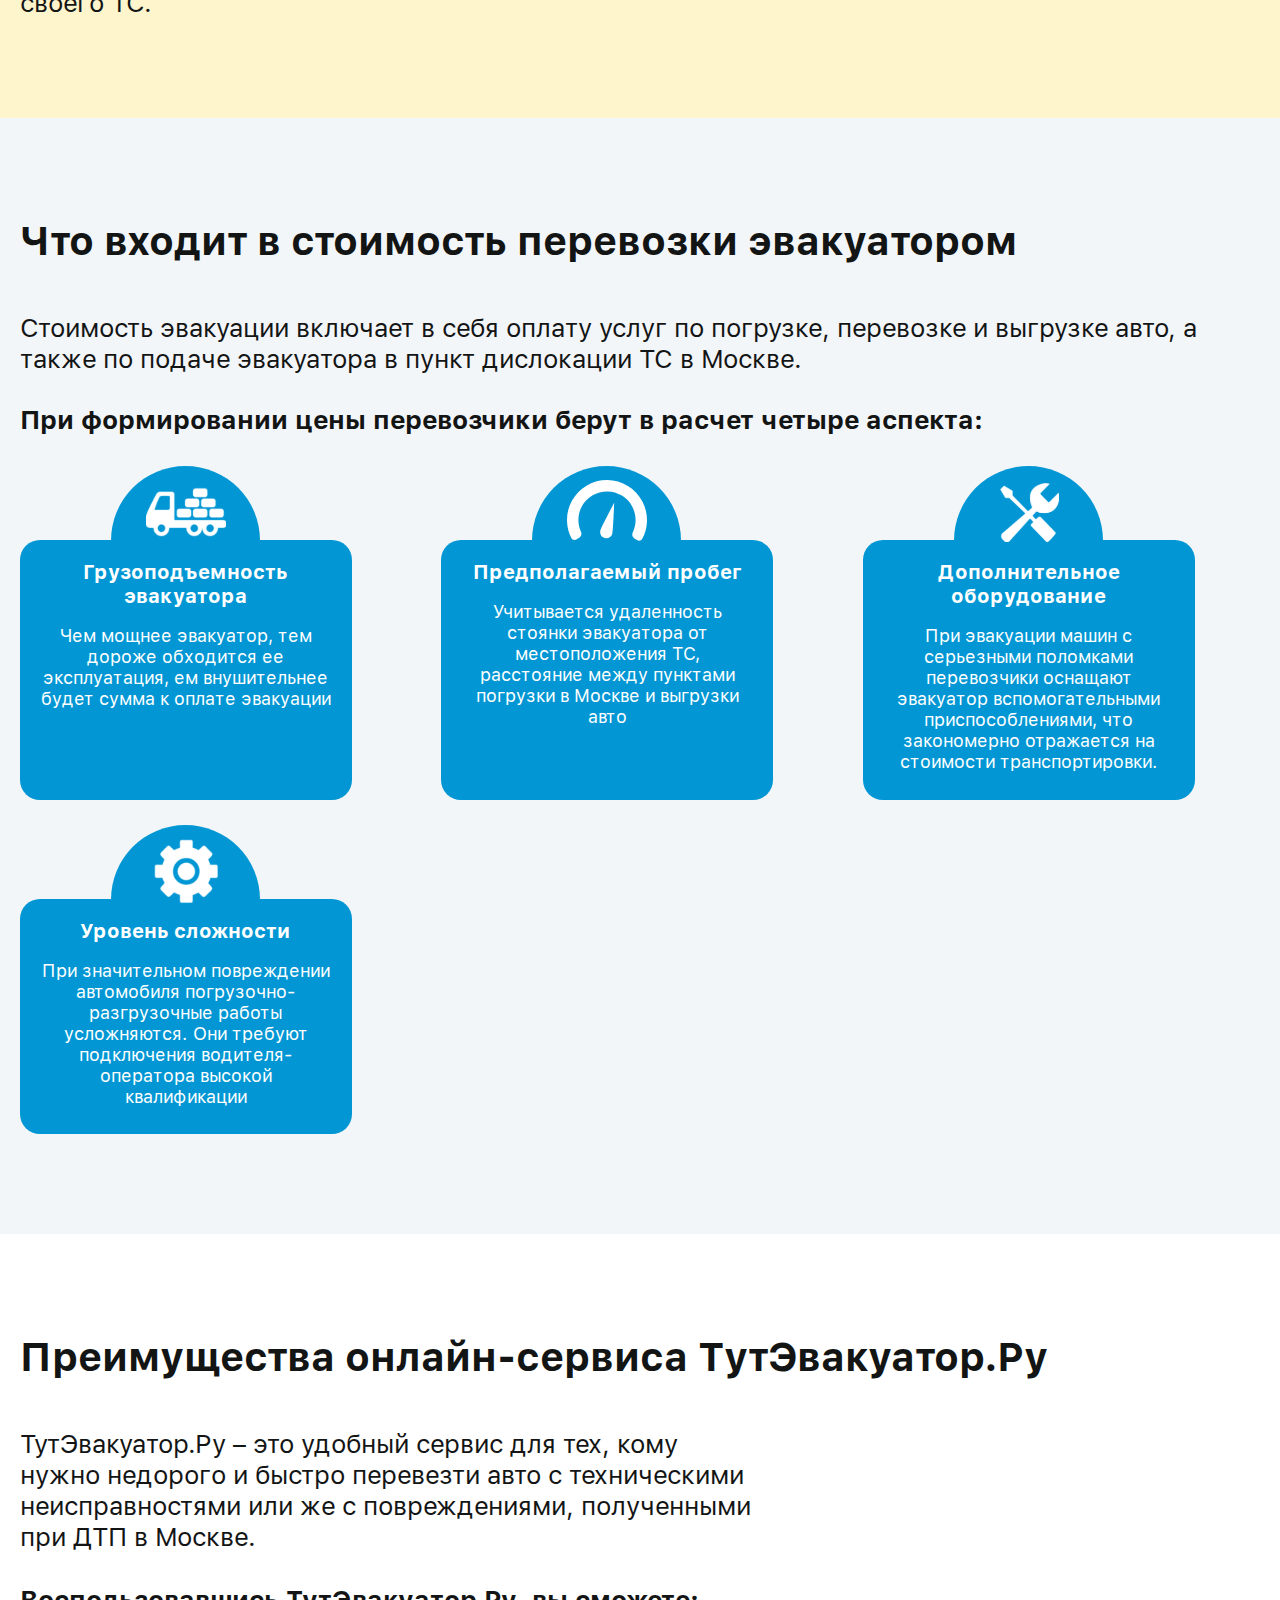
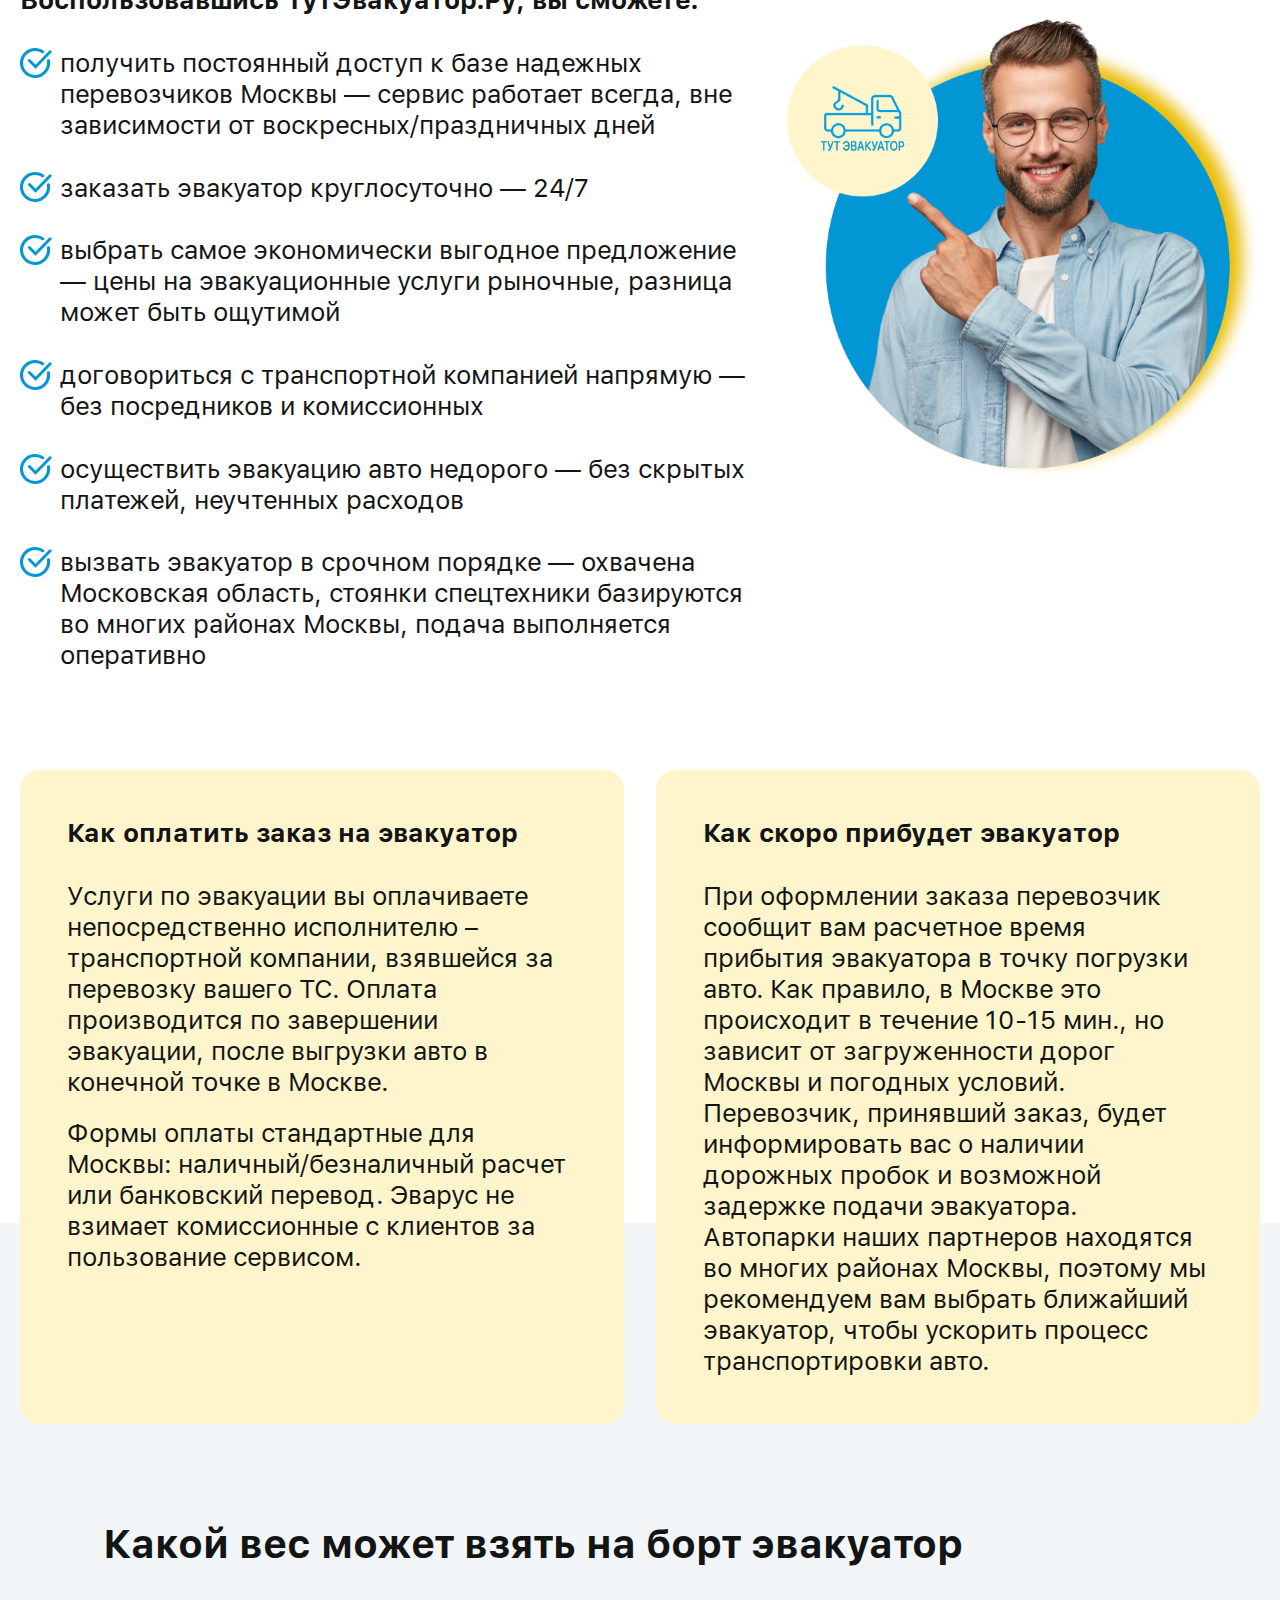
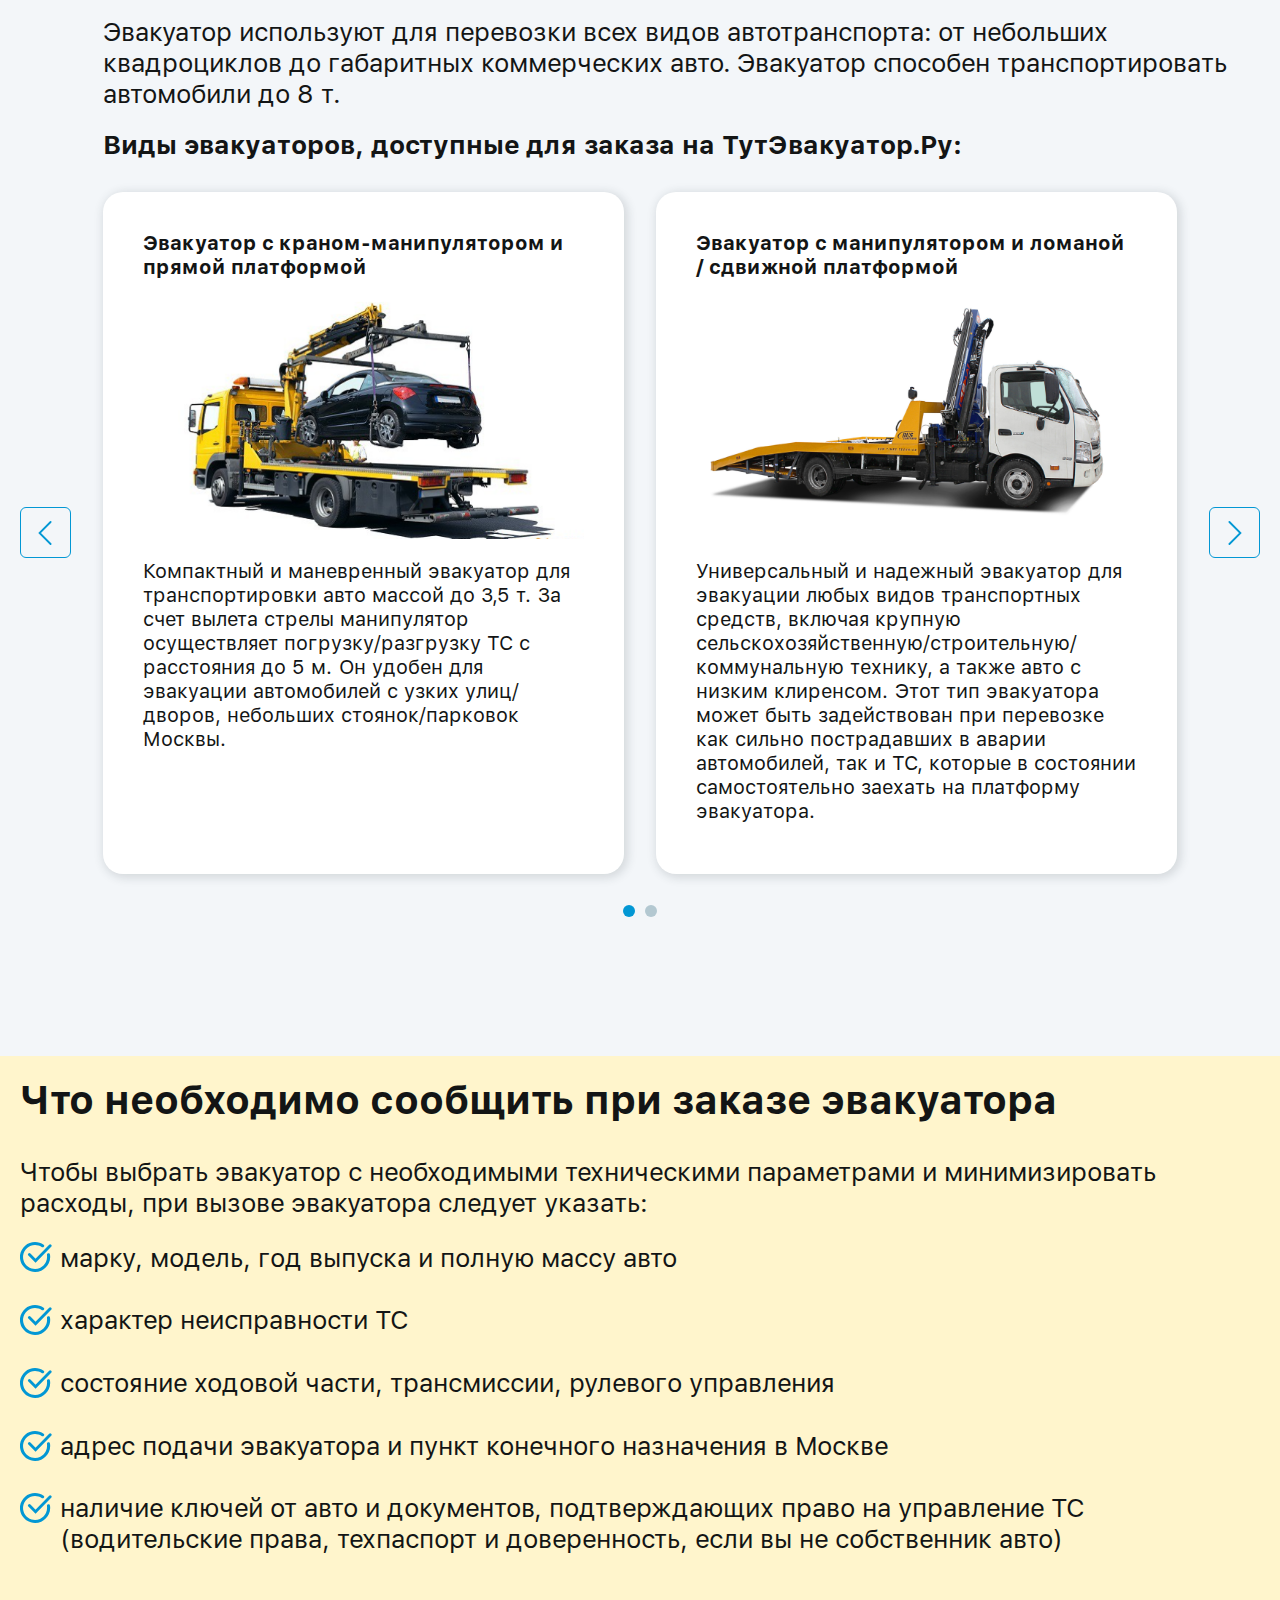
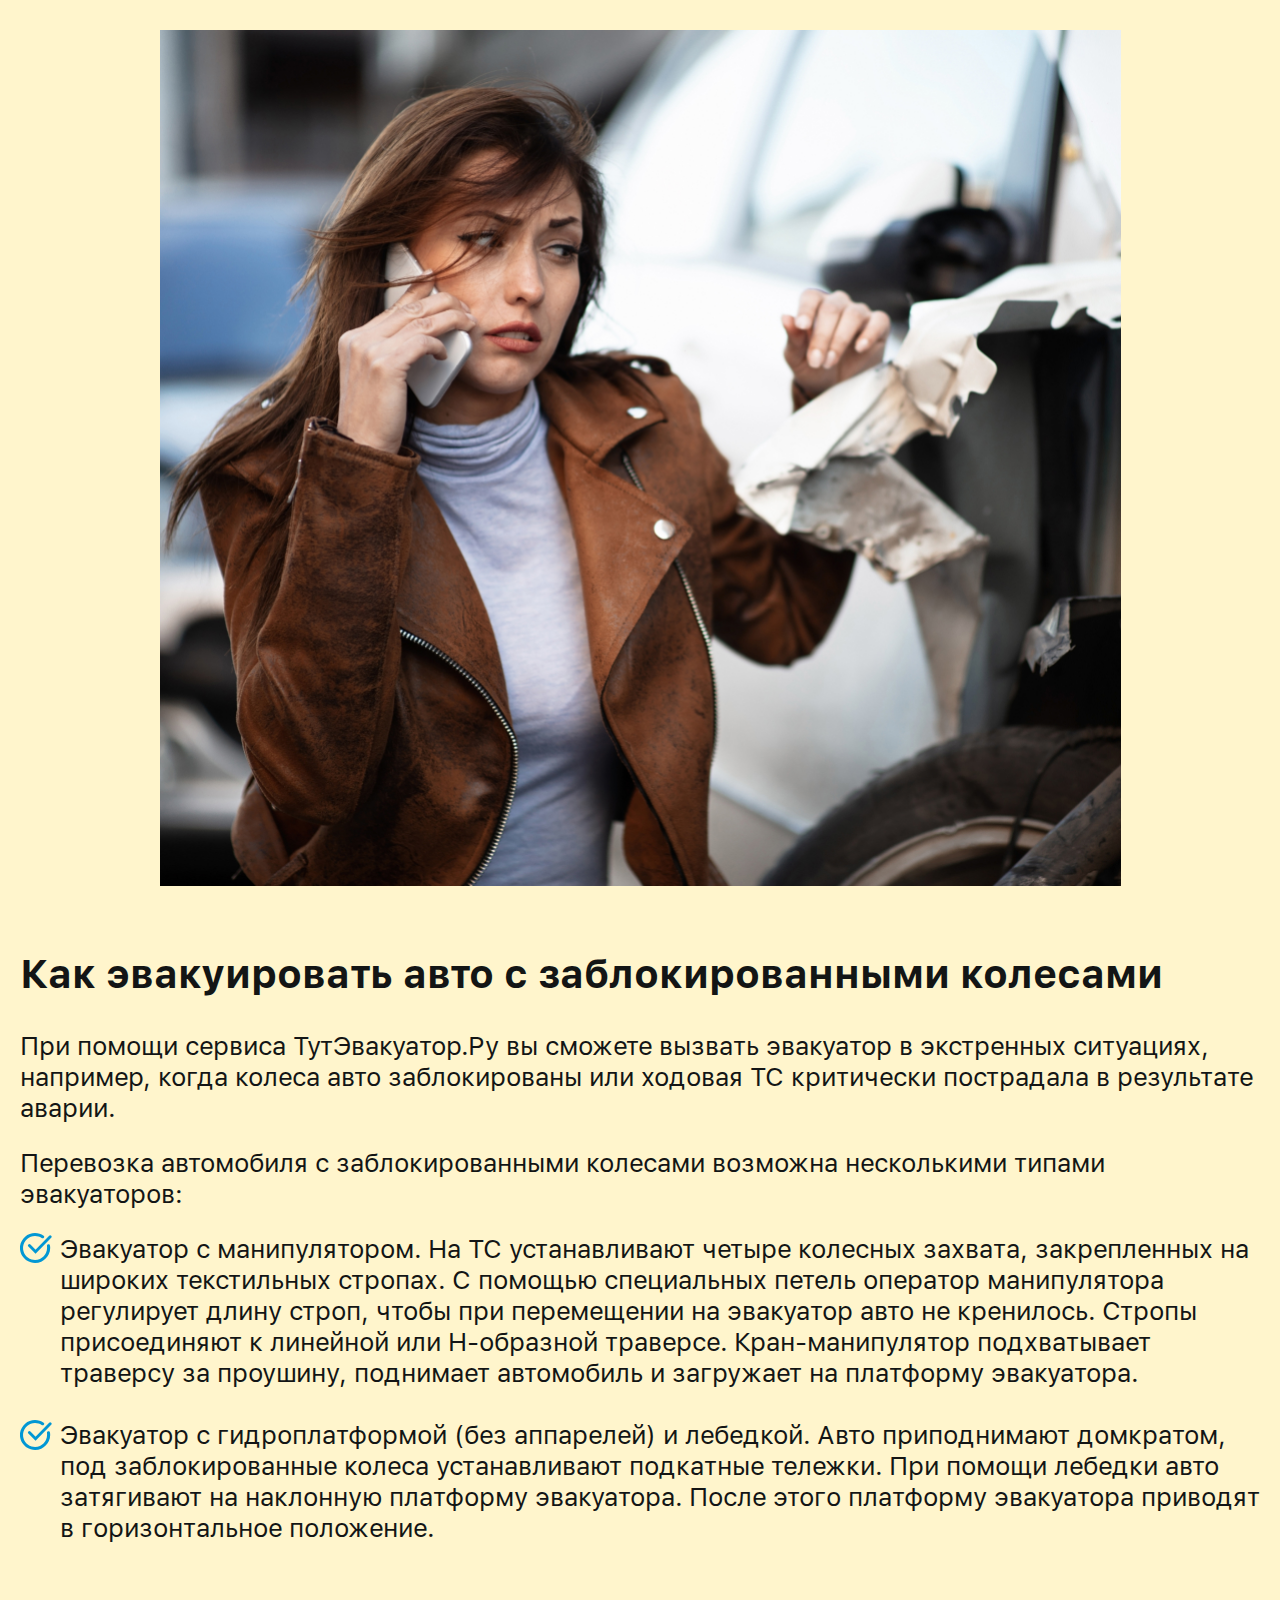
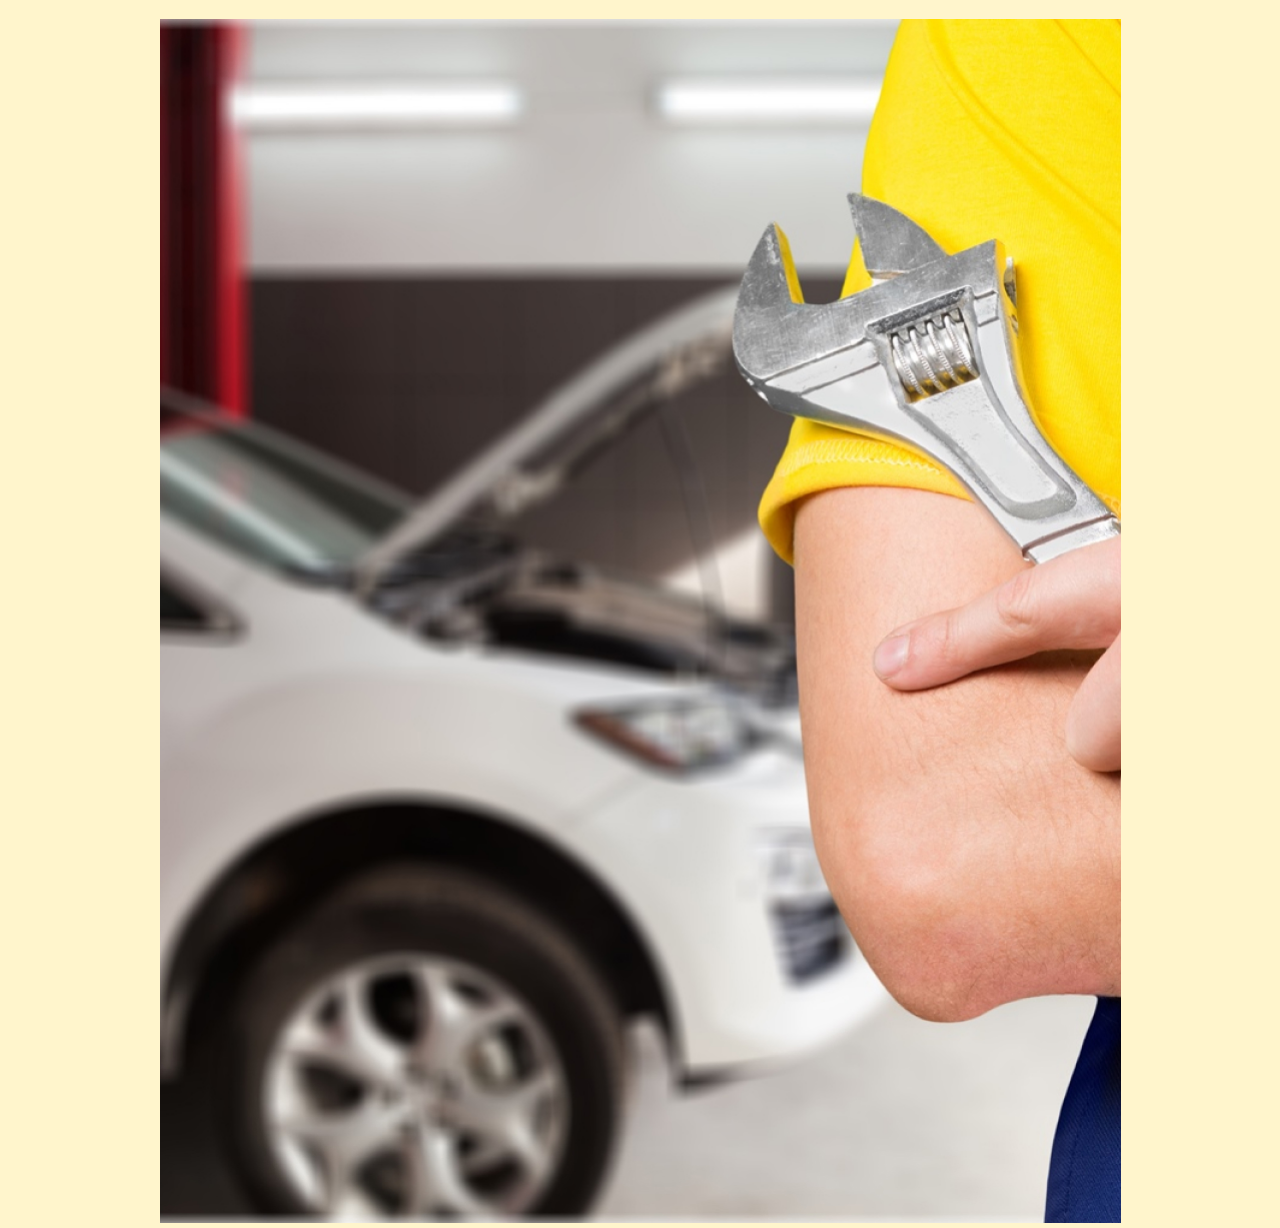
==== commit 22093c6d: "section-info" ====
--- a/index.html
+++ b/index.html
@@ -372,6 +372,42 @@
             </div>
         </div>
     </section>
+
+    <section class="info">
+        <div class="info__wrapper">
+            <div class="info__wrapper--top">
+                <div class="info__wrapper--top-text">
+                    <h2>Что необходимо сообщить при заказе эвакуатора</h2>
+                    <h4>Чтобы выбрать эвакуатор с необходимыми техническими параметрами и минимизировать расходы, при вызове эвакуатора следует указать:</h4>
+                    <ul class="info__wrapper--list">
+                        <li class="info__item">марку, модель, год выпуска и полную массу авто</li>
+                        <li class="info__item">характер неисправности ТС</li>
+                        <li class="info__item">состояние ходовой части, трансмиссии, рулевого управления</li>
+                        <li class="info__item">адрес подачи эвакуатора и пункт конечного назначения в Москве</li>
+                        <li class="info__item">наличие ключей от авто и документов, подтверждающих право на управление ТС (водительские права, техпаспорт и доверенность, если вы не собственник авто)</li>
+                    </ul>
+                </div>
+                <div>
+                    <img src="img/girl.jpg" alt="" width="961" height="865">
+                </div>
+            </div>
+            <div class="info__wrapper--bottom">
+                <div class="info__wrapper--bottom-text">
+                    <h2>Как эвакуировать авто с заблокированными колесами</h2>
+                    <h4>При помощи сервиса ТутЭвакуатор.Ру вы сможете вызвать эвакуатор в экстренных ситуациях, например, когда колеса авто заблокированы или ходовая ТС критически пострадала в результате аварии.</h4>
+                    <h4>Перевозка автомобиля с заблокированными колесами возможна несколькими типами эвакуаторов:</h4>
+                    <ul class="info__wrapper--list">
+                        <li class="info__item">Эвакуатор с манипулятором. На ТС устанавливают четыре колесных захвата, закрепленных на широких текстильных стропах. С помощью специальных петель оператор манипулятора регулирует длину строп, чтобы при перемещении на эвакуатор авто не кренилось. Стропы присоединяют 
+                        к линейной или H-образной траверсе. Кран-манипулятор подхватывает траверсу за проушину, поднимает автомобиль и загружает на платформу эвакуатора.</li>
+                        <li class="info__item">Эвакуатор с гидроплатформой (без аппарелей) и лебедкой. Авто приподнимают домкратом, под заблокированные колеса устанавливают подкатные тележки. При помощи лебедки авто затягивают на наклонную платформу эвакуатора. После этого платформу эвакуатора приводят в горизонтальное положение.</li>
+                    </ul>
+                </div>
+                <div>
+                    <img src="img/handAndCar.jpg" alt="" width="961" height="1203">
+                </div>
+            </div>
+        </div>
+    </section>
     
     <script src="/elements-js/main.js" type="module"></script>
 </body>
--- a/main.css
+++ b/main.css
@@ -7,6 +7,7 @@
 @import url(blocks-css/inside.css);
 @import url(blocks-css/advantages.css);
 @import url(blocks-css/slider.css);
+@import url(blocks-css/info.css);
 
 :root {
 	--color-blue: #0297d4;
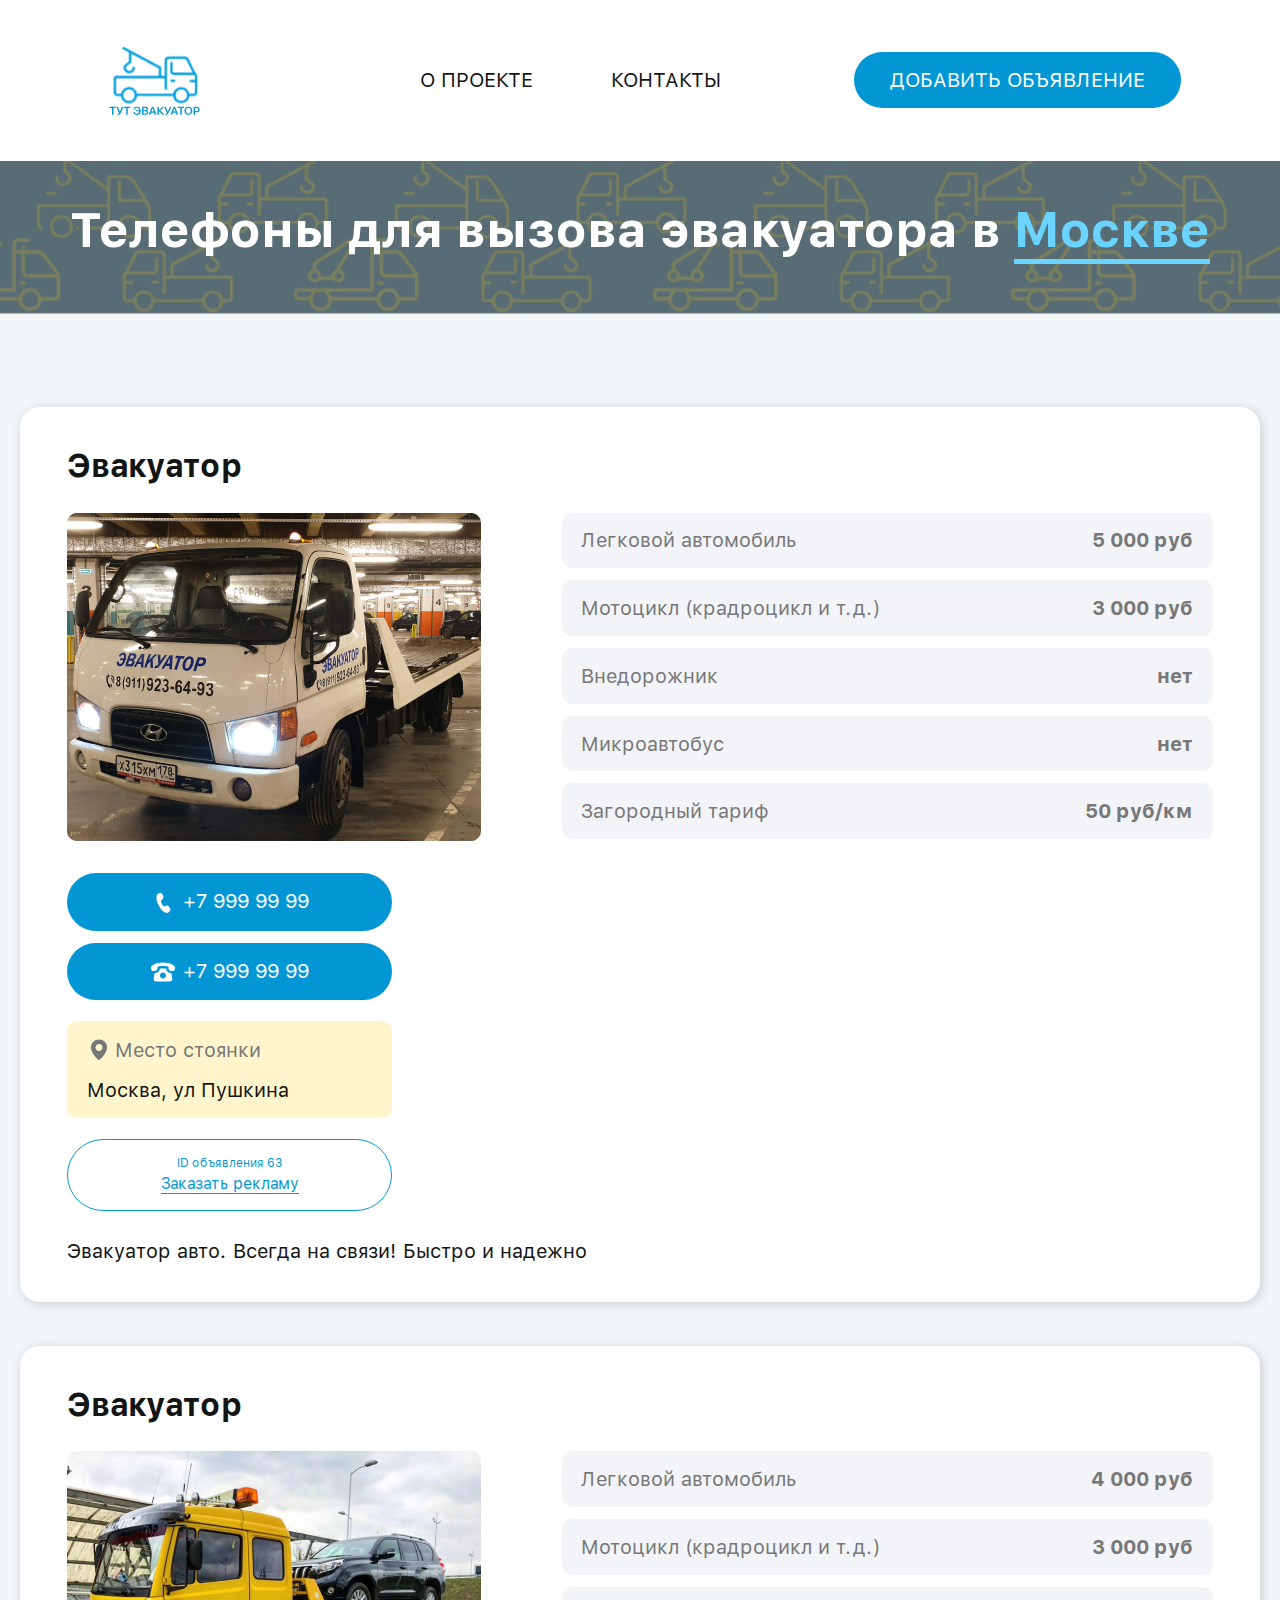
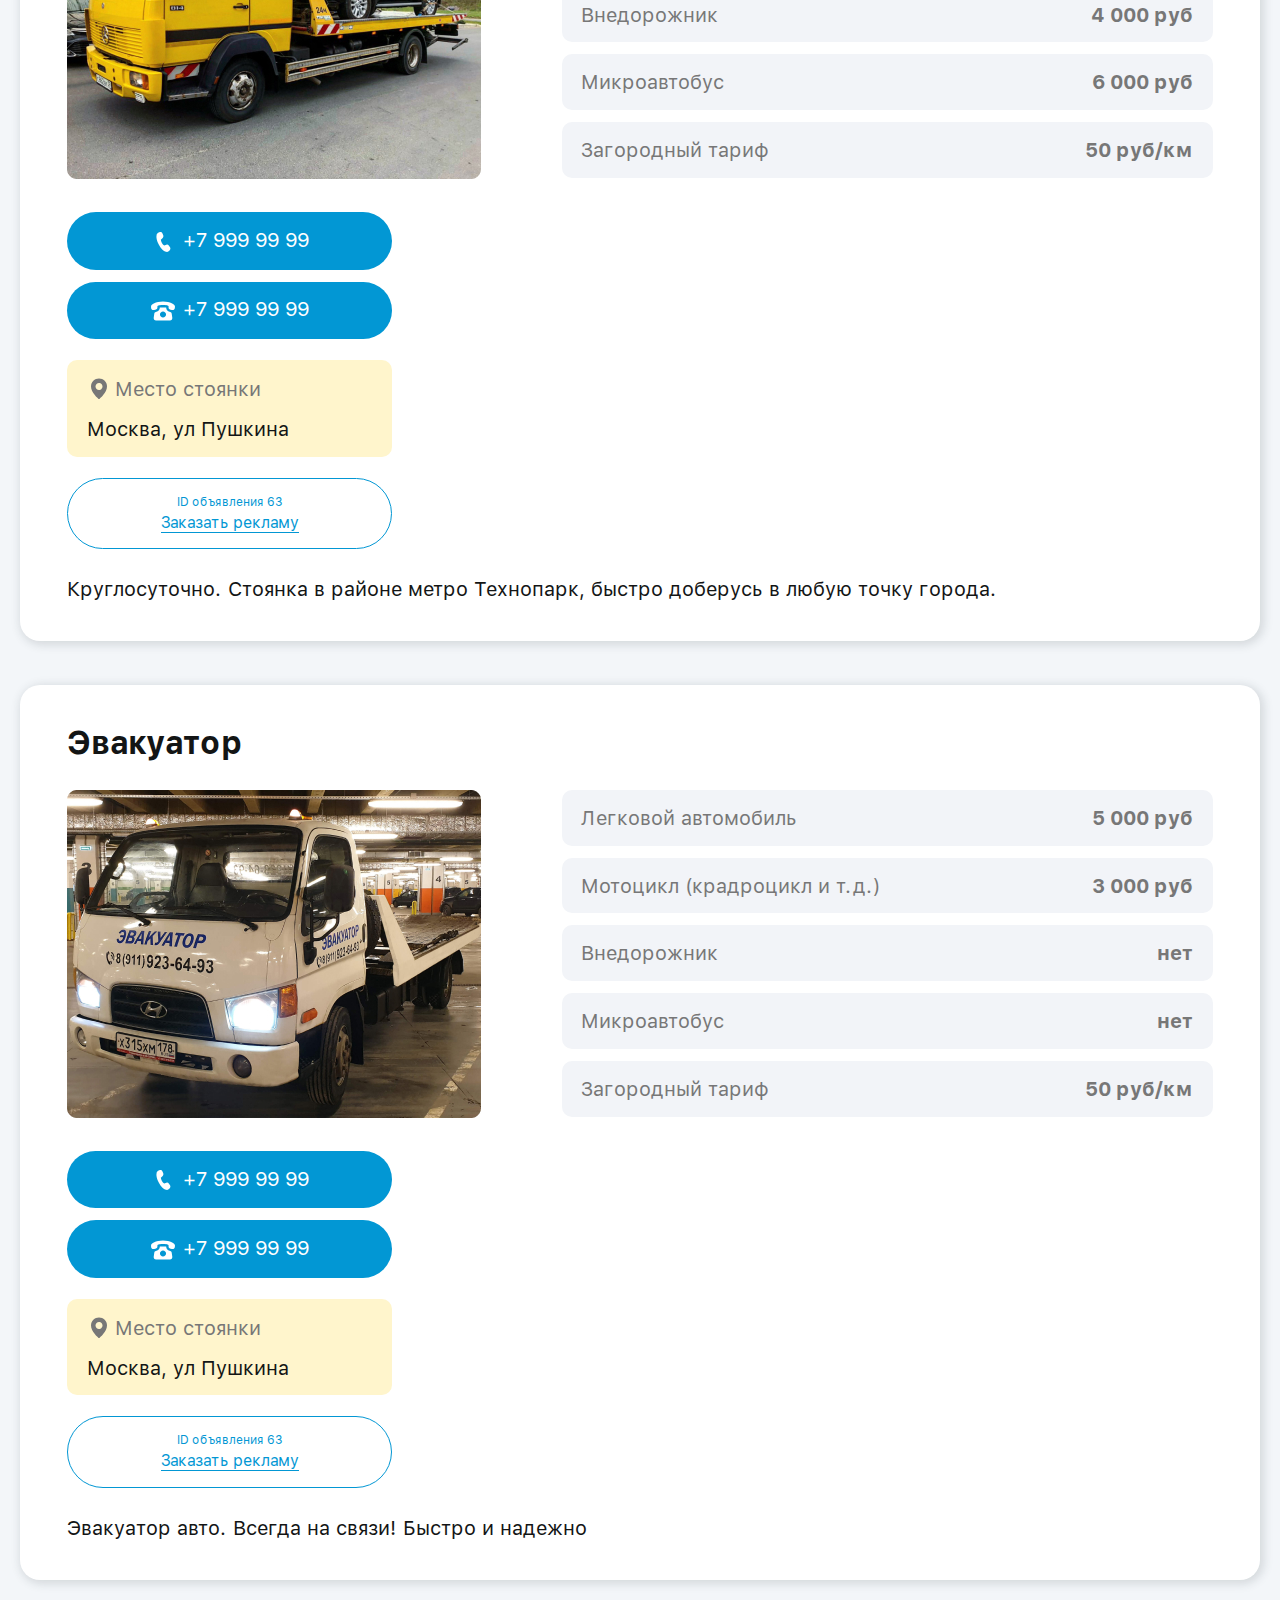
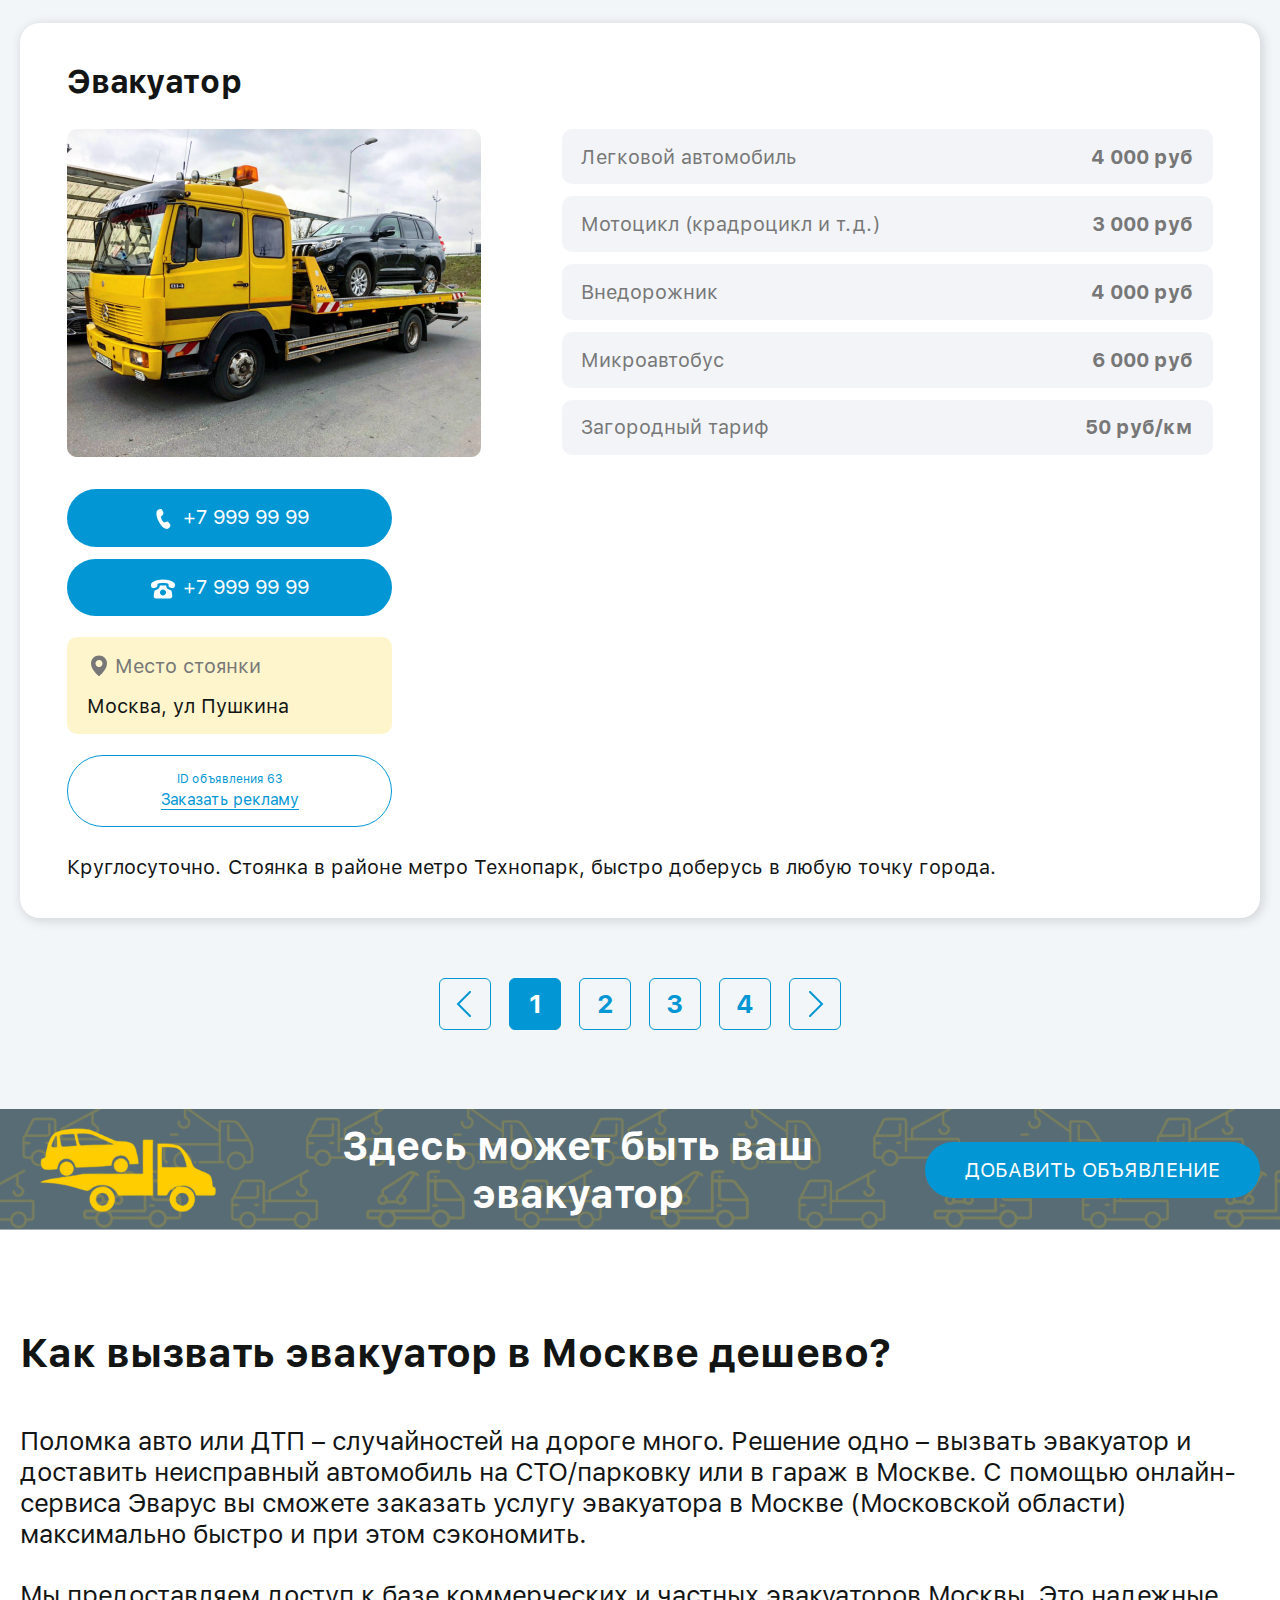
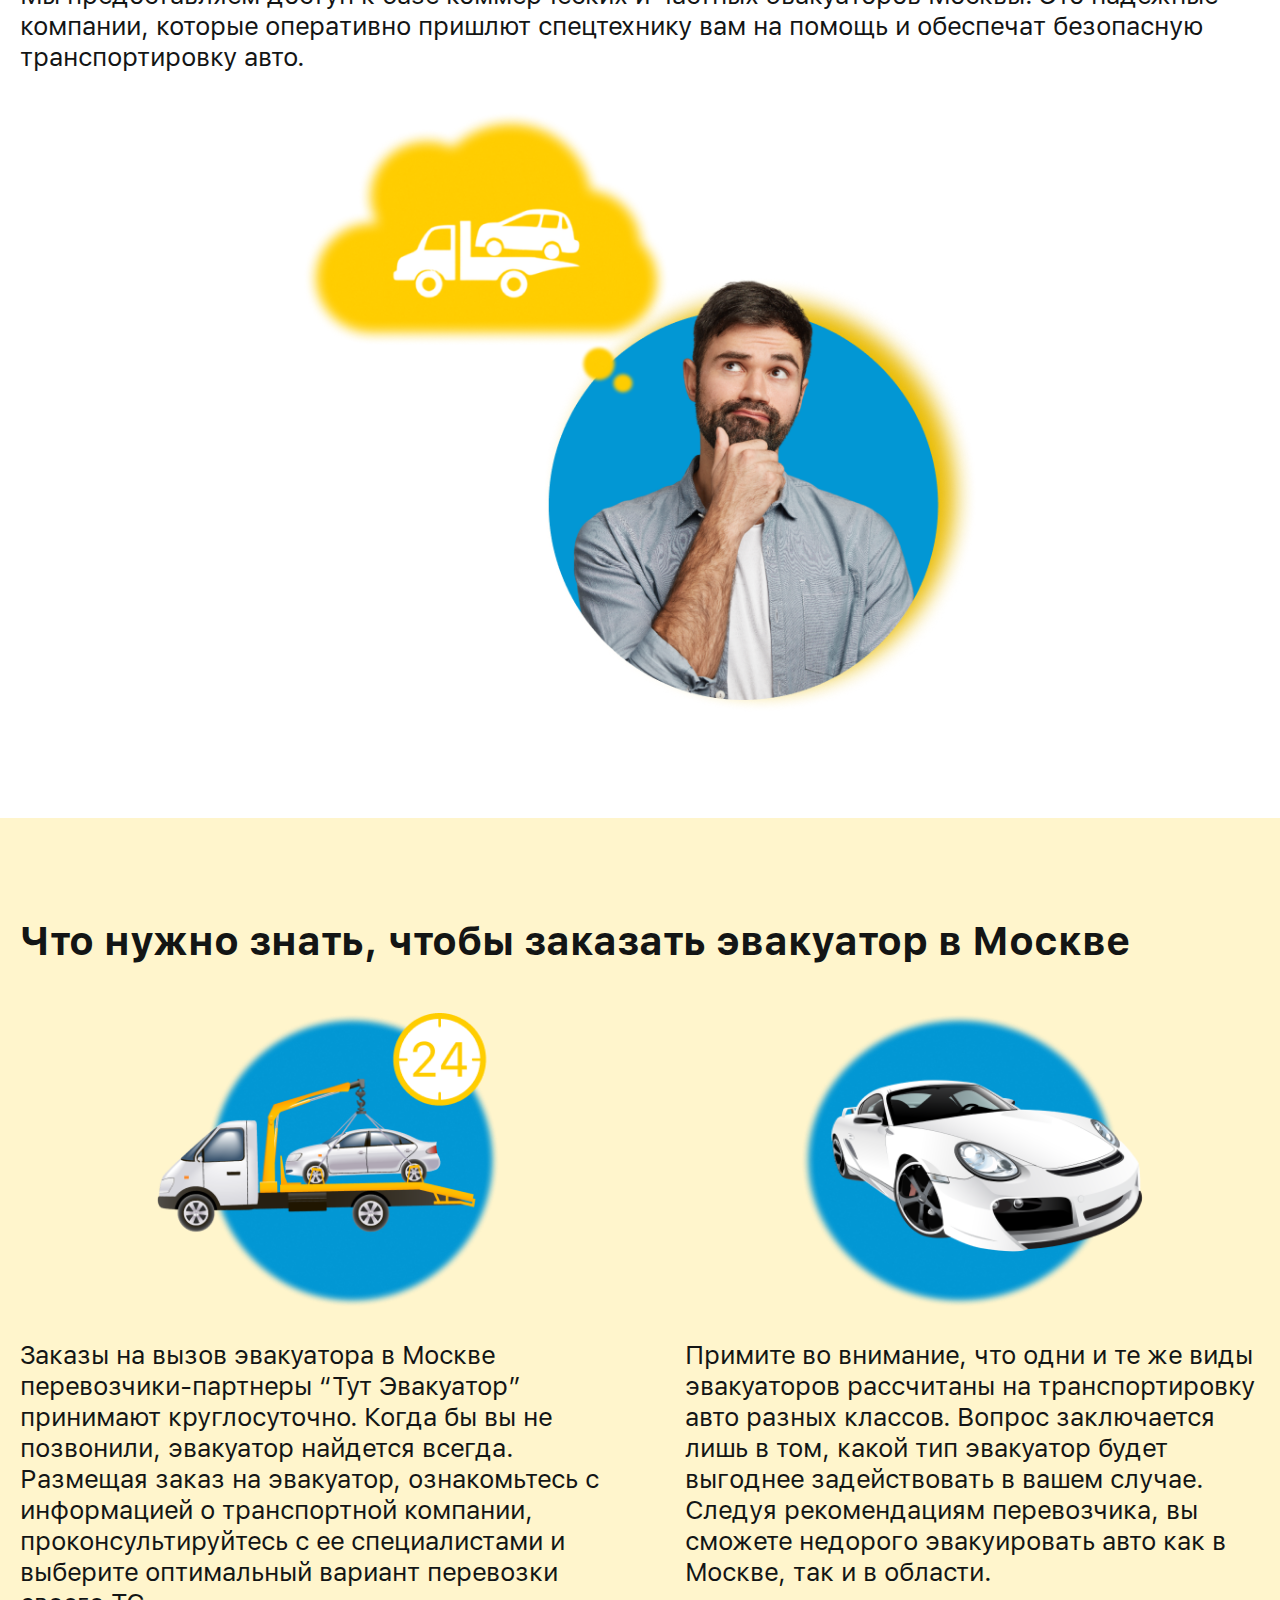
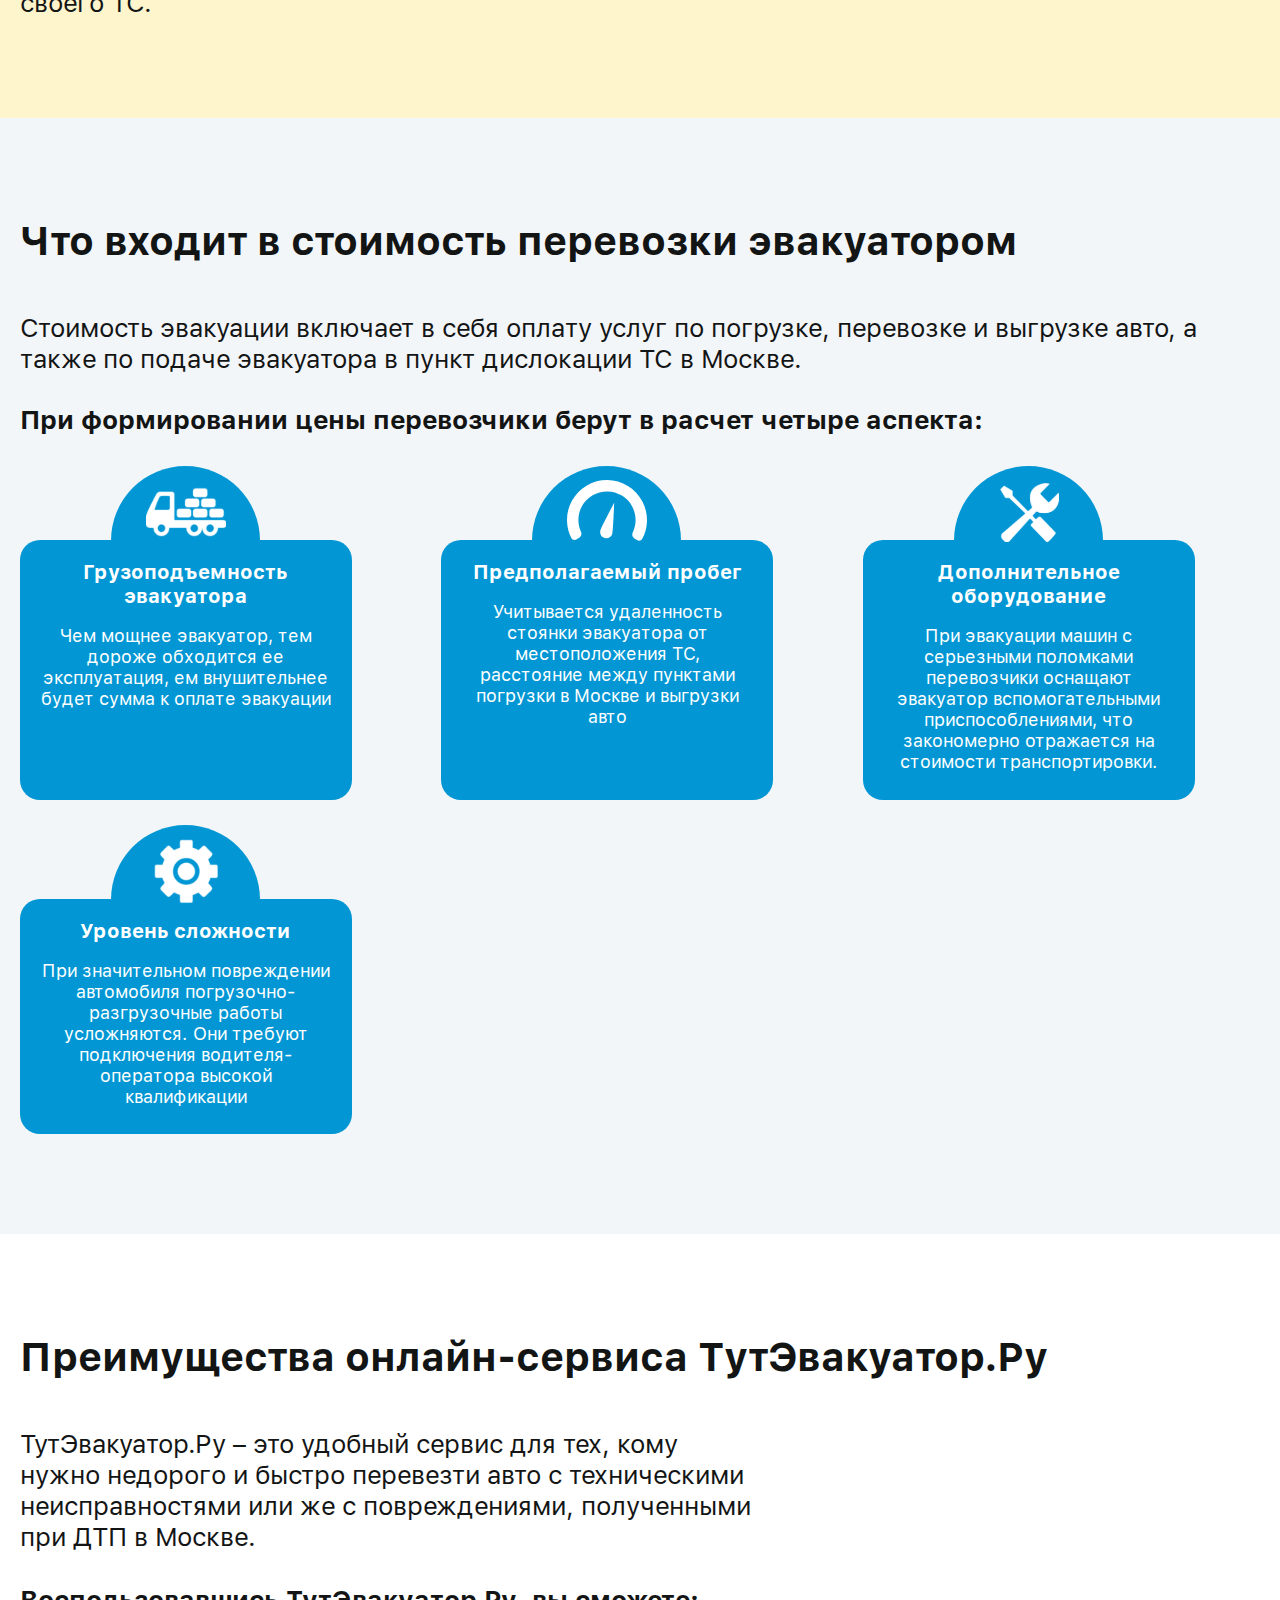
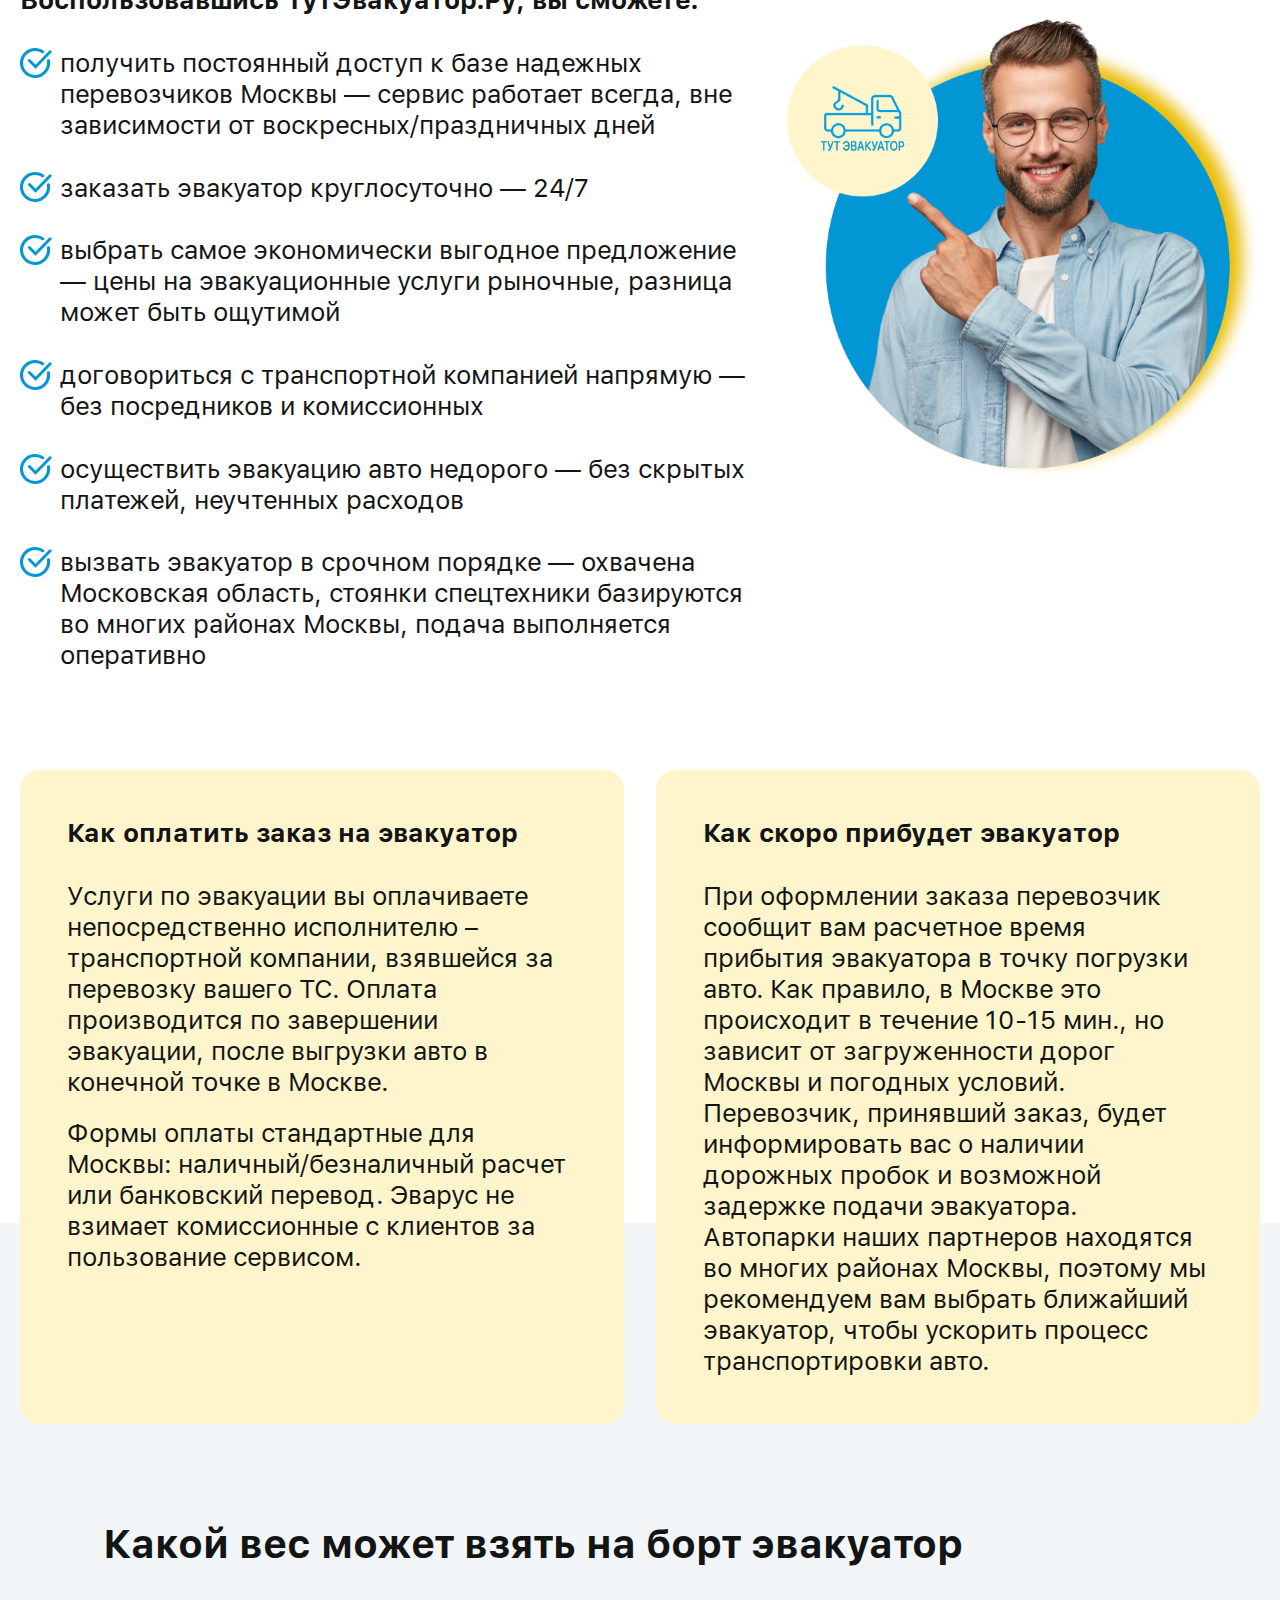
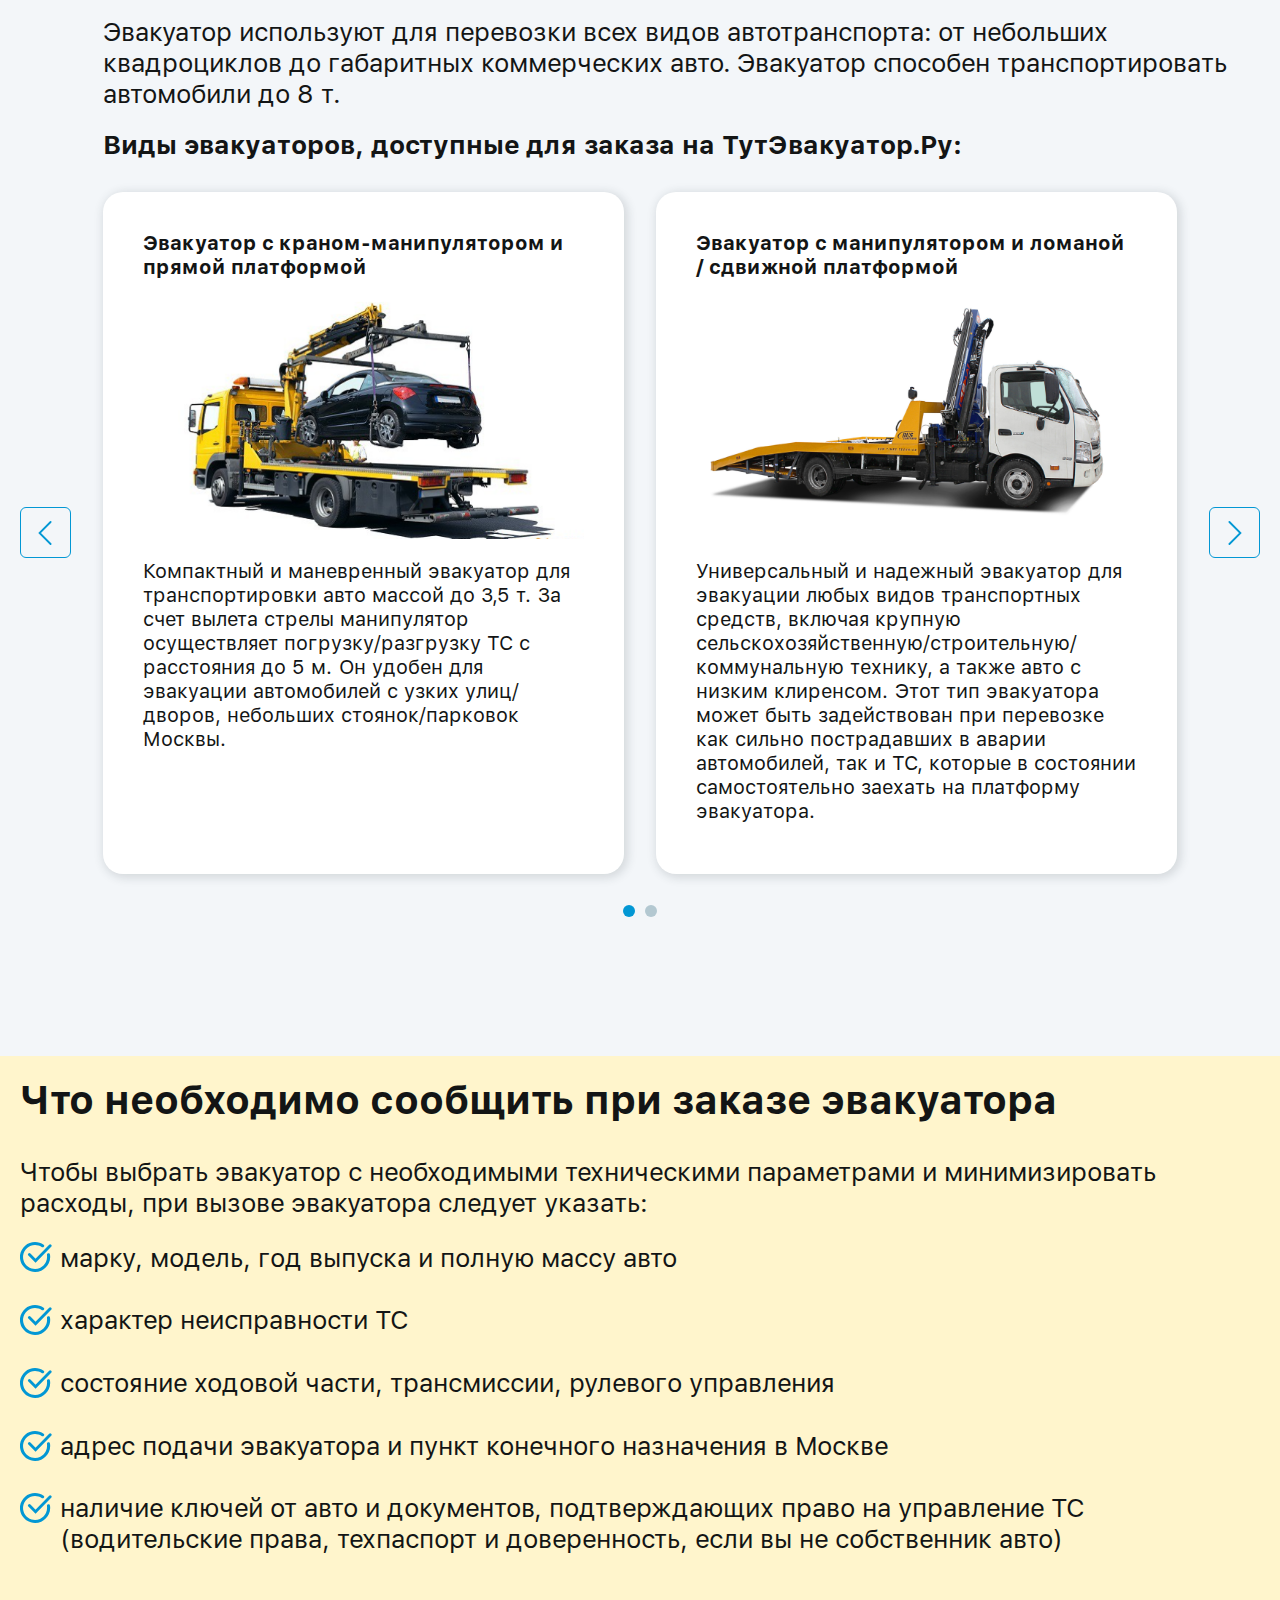
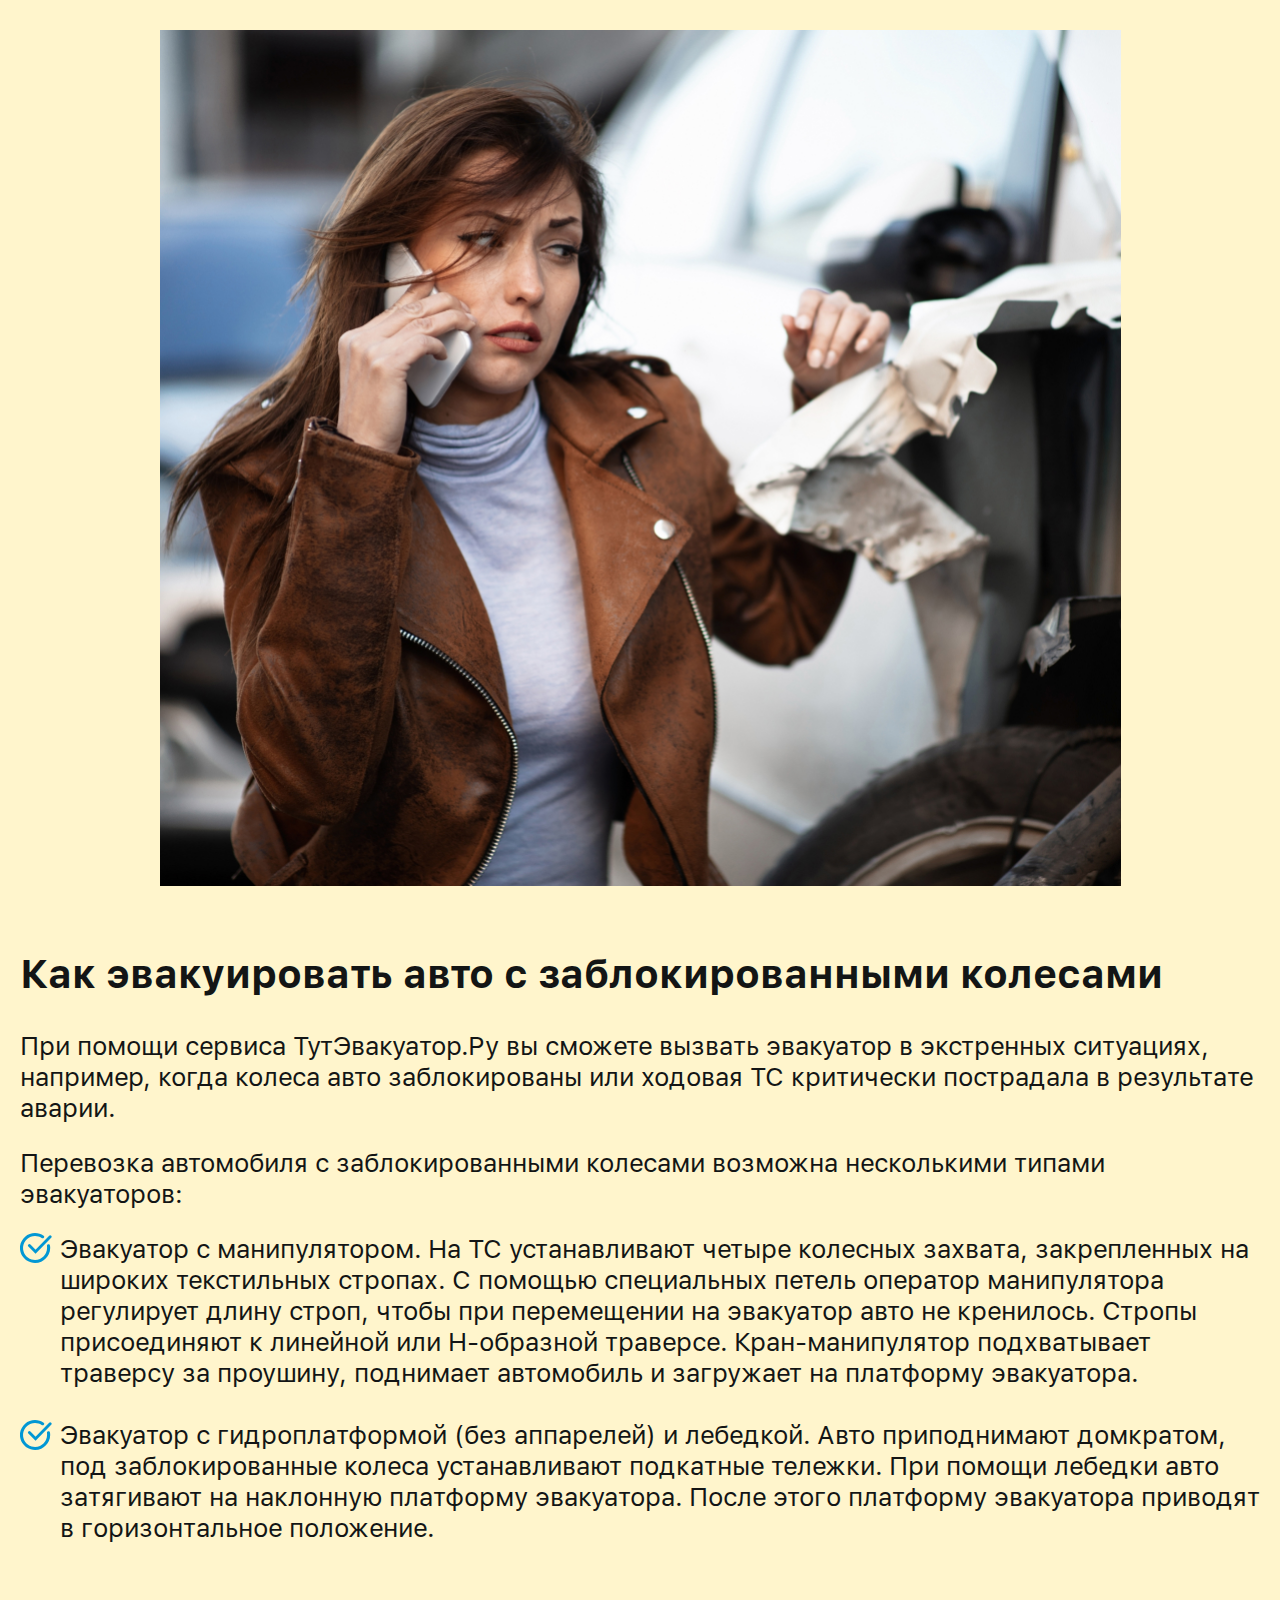
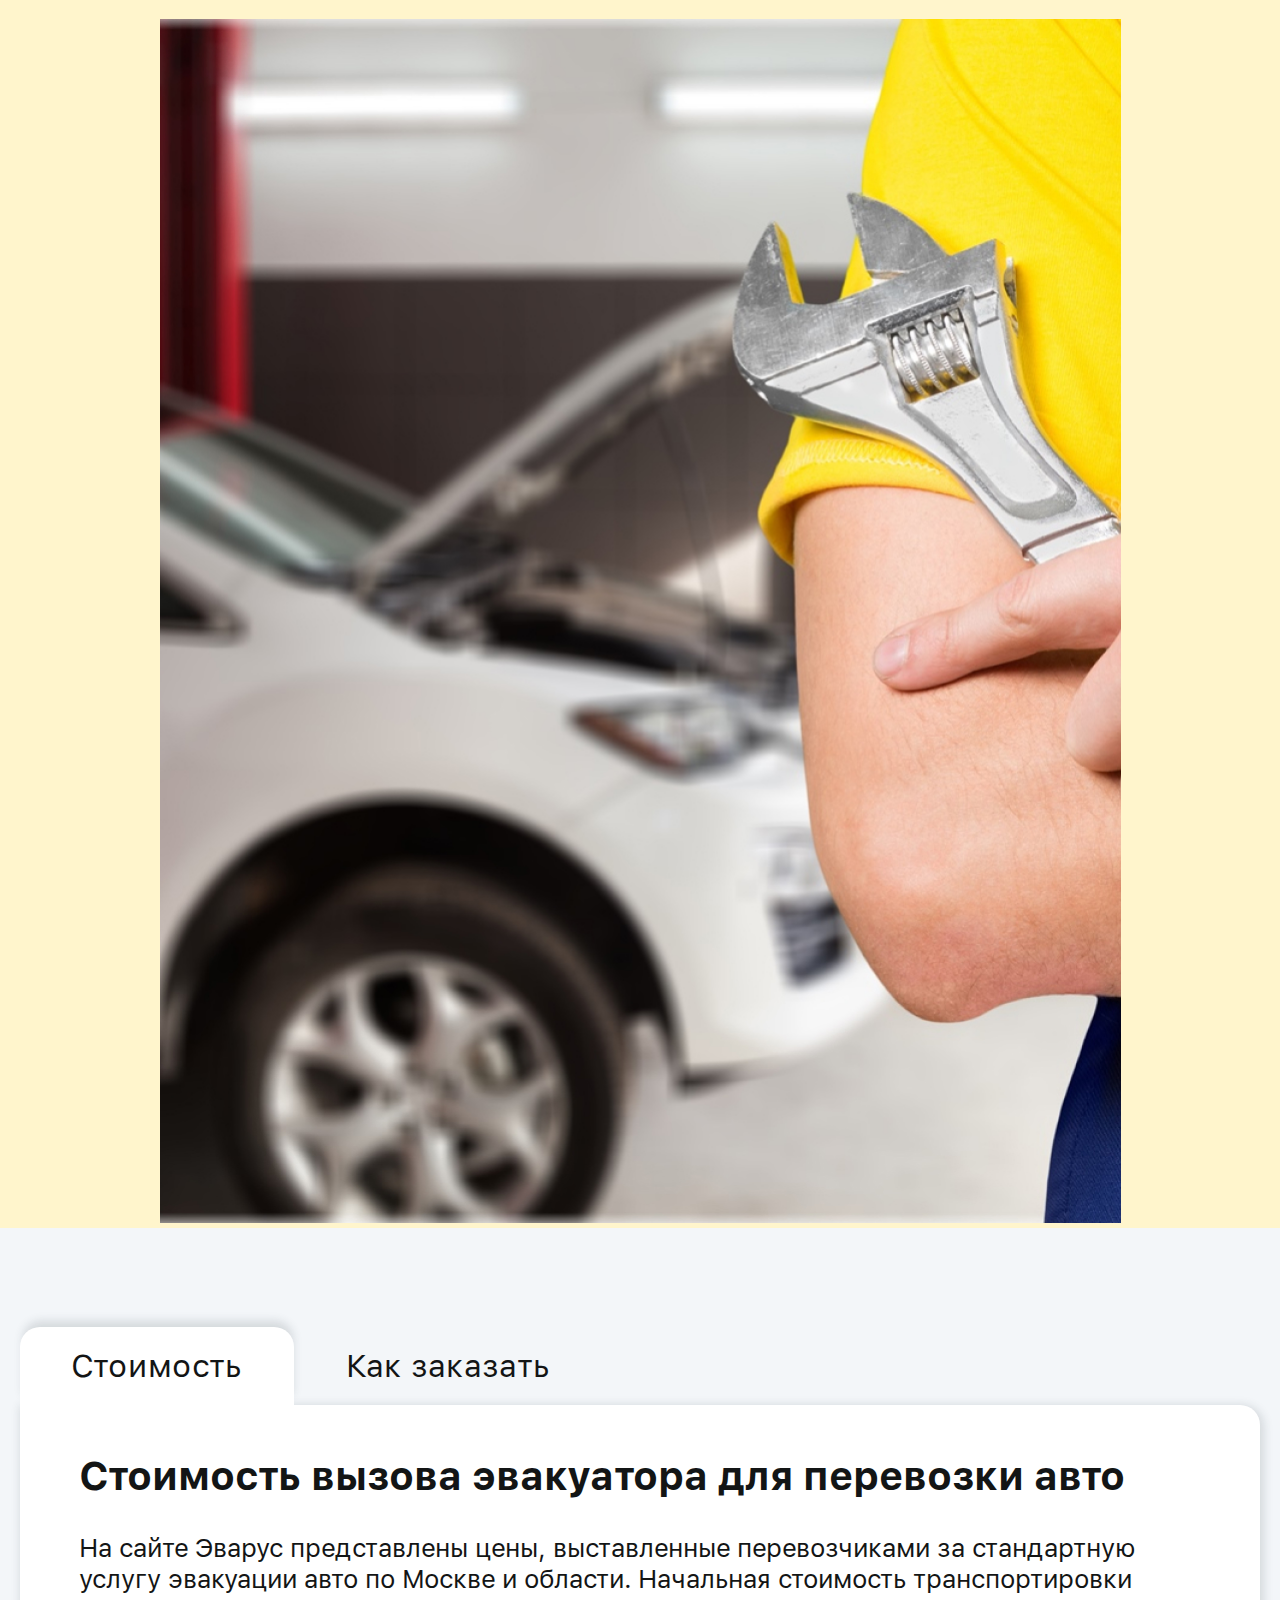
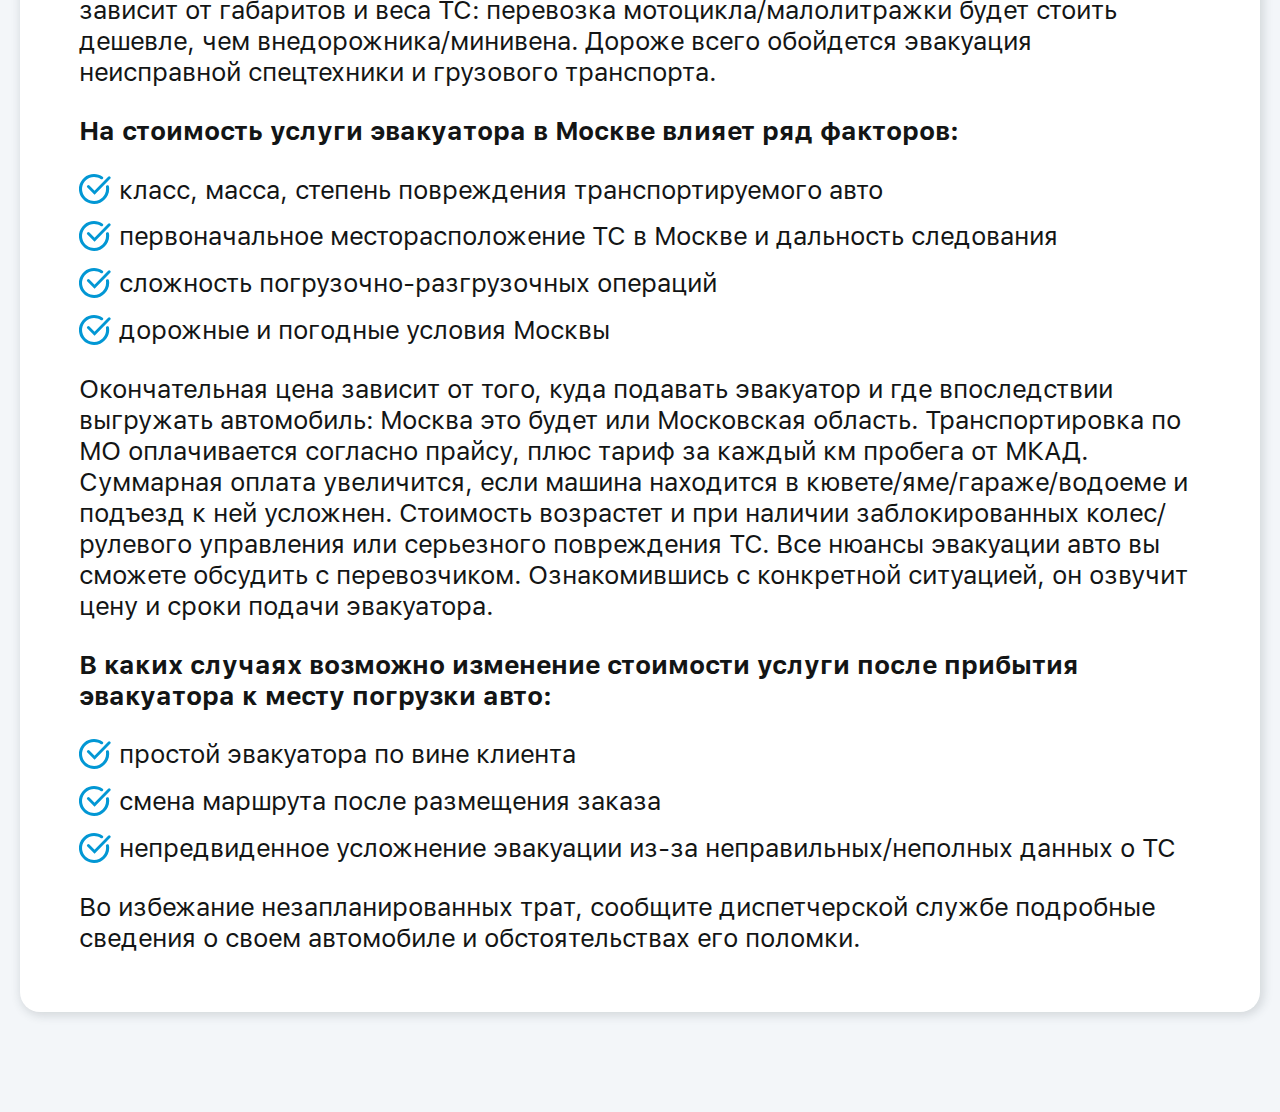
==== commit f6024605: "price_tabs" ====
--- a/index.html
+++ b/index.html
@@ -408,6 +408,57 @@
             </div>
         </div>
     </section>
+
+    <section class="price">
+        <div class="price__wrapper">
+            <div class="price__wrapper--tabs">
+                <div class="price__tab price__tab--active" data-btn="price">
+                    <h3>Стоимость</h3>
+                </div>
+                <div class="price__tab" data-btn="order">
+                    <h3>Как заказать</h3>
+                </div>
+            </div>
+
+            <div class="price__wrapper--content">
+                <div class="price__content--item price__content--item-active" data-content="price">
+                    <h2>Стоимость вызова эвакуатора для перевозки авто</h2>
+                    <h4>На сайте Эварус представлены цены, выставленные перевозчиками за стандартную услугу эвакуации авто по Москве и области. Начальная стоимость транспортировки зависит от габаритов и веса ТС: перевозка мотоцикла/малолитражки будет стоить дешевле, чем внедорожника/минивена. Дороже всего обойдется эвакуация неисправной спецтехники и грузового транспорта.</h4>
+                    <h4>На стоимость услуги эвакуатора в Москве влияет ряд факторов:</h4>
+                    <ul class="price__wrapper--list">
+                        <li>класс, масса, степень повреждения транспортируемого авто</li>
+                        <li>первоначальное месторасположение ТС в Москве и дальность следования</li>
+                        <li>сложность погрузочно-разгрузочных операций</li>
+                        <li>дорожные и погодные условия Москвы</li>
+                    </ul>
+                    <h4>Окончательная цена зависит от того, куда подавать эвакуатор и где впоследствии выгружать автомобиль: Москва это будет или Московская область. Транспортировка по МО оплачивается согласно прайсу, плюс тариф за каждый км пробега от МКАД. Суммарная оплата увеличится, если машина находится в кювете/яме/гараже/водоеме и подъезд к ней усложнен. Стоимость возрастет и при наличии заблокированных колес/рулевого управления или серьезного повреждения ТС. Все нюансы эвакуации авто вы сможете обсудить с перевозчиком. Ознакомившись с конкретной ситуацией, он озвучит цену и сроки подачи эвакуатора.</h4>
+                    <h4>В каких случаях возможно изменение стоимости услуги после прибытия эвакуатора к месту погрузки авто:</h4>
+                    <ul class="price__wrapper--list">
+                        <li>простой эвакуатора по вине клиента</li>
+                        <li>смена маршрута после размещения заказа</li>
+                        <li>непредвиденное усложнение эвакуации из-за неправильных/неполных данных о ТС</li>
+                    </ul>
+                    <h4>Во избежание незапланированных трат, сообщите диспетчерской службе подробные сведения о своем автомобиле и обстоятельствах его поломки.</h4>
+                </div>
+
+                <div class="price__content--item" data-content="order">
+                    <h2>Стоимость вызова эвакуатора для перевозки авто</h2>
+                    <h4>Воспользовавшись онлайн-ресурсом Эварус, вы сократите время на поиск эвакуатора в Москве, МО и закажете услугу по оптимальной цене. Вам не придется обзванивать знакомых или долго искать телефон эвакуатора в интернете. Проанализируйте предложения на нашем сайте, выберите лучшие условия и стоимость перевозки.</h4>
+                    <h4>Как вызвать эвакуатор с помощью онлайн-сервиса ТутЭвакуатор.Ру:</h4>
+                    <ul class="price__wrapper--list">
+                        <li>Ознакомьтесь с картой Москвы и Московской области, на которой желтыми маркерами обозначены стоянки эвакуаторов.</li>
+                        <li>Увеличьте масштаб и определите, какой из адресов находится рядом с местом вашей дислокации</li>
+                        <li>Выберите ближайший эвакуатор и нажмите на соответствующий маркер</li>
+                        <li>Просмотрите детальную информацию о перевозчике: возможные способы погрузки ТС, комплектацию автопарка, типы транспортируемых авто прайс с ценами</li>
+                        <li>Кликните по голубому полю внизу карточки перевозчика и возьмите телефонный номер компании</li>
+                        <li>Созвонитесь с диспетчером фирмы, обсудите детали эвакуации в Москве/МО и стоимость заказа</li>
+                        <li>Сравните цены и условия перевозки у нескольких компаний, выберите наиболее подходящий для себя вариант</li>
+                    </ul>
+                </div>
+            </div>
+        </div>
+    </section>
+
     
     <script src="/elements-js/main.js" type="module"></script>
 </body>
--- a/main.css
+++ b/main.css
@@ -8,6 +8,7 @@
 @import url(blocks-css/advantages.css);
 @import url(blocks-css/slider.css);
 @import url(blocks-css/info.css);
+@import url(blocks-css/priceTabs.css);
 
 :root {
 	--color-blue: #0297d4;
@@ -165,9 +166,15 @@
     margin: 0 auto;
 }
 
+@media screen and (max-width: 780px) {
+    html {
+        font-size: 55%;
+    }
+}
+
 
 @media screen and (max-width: 480px) {
     html {
-        font-size: 48%;
+        font-size: 45%;
     }
 }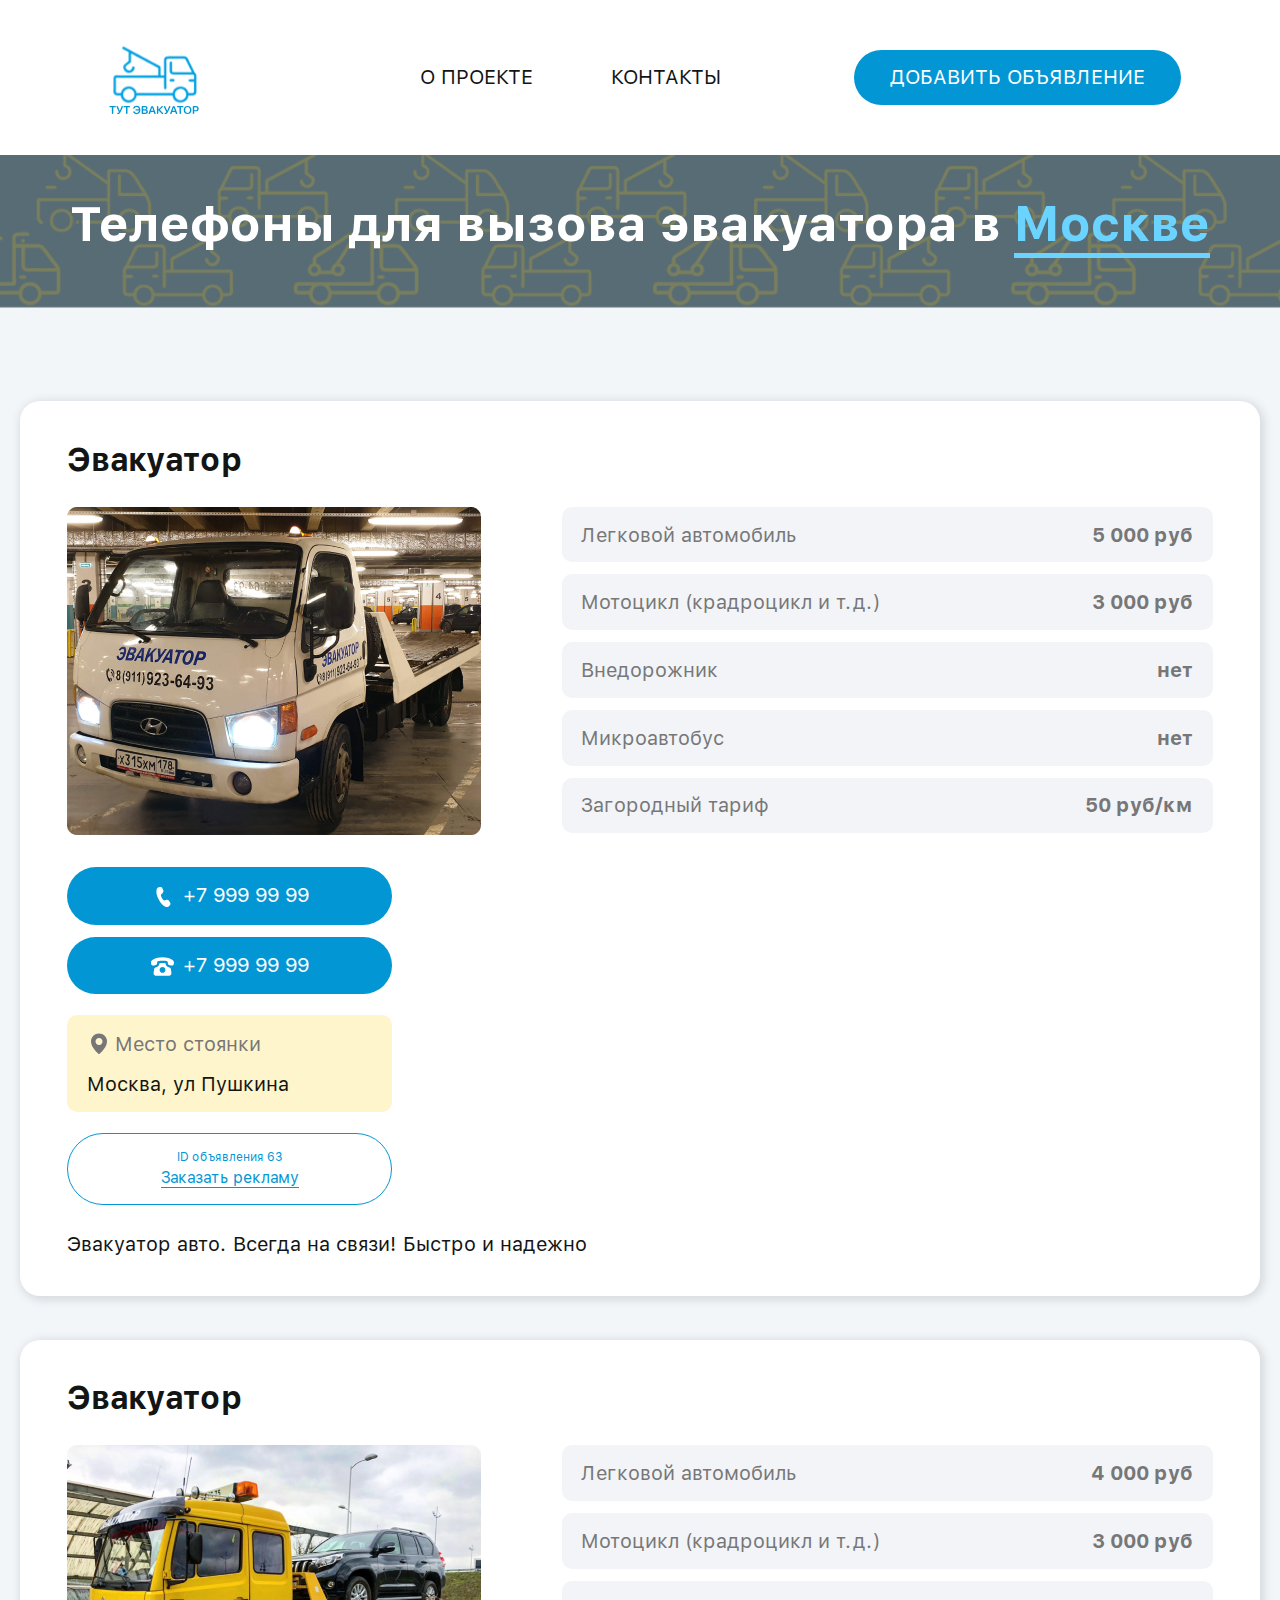
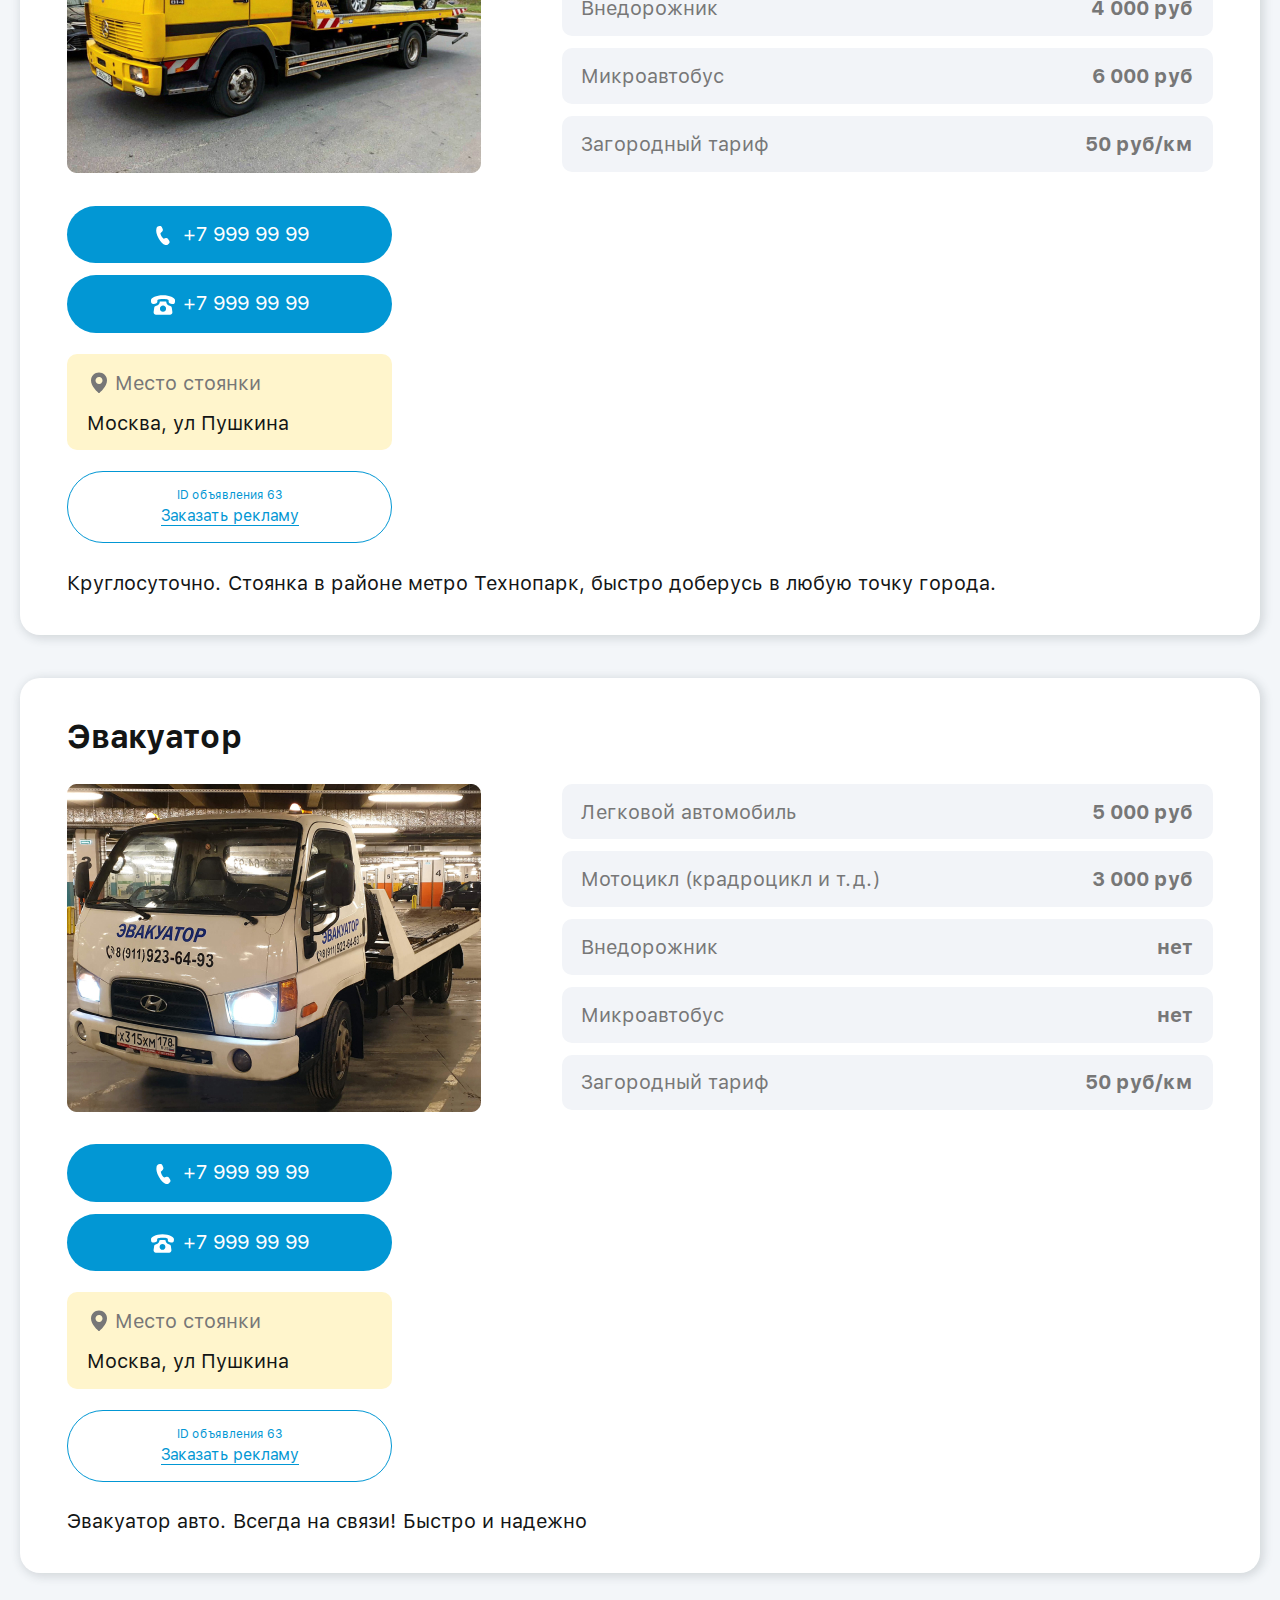
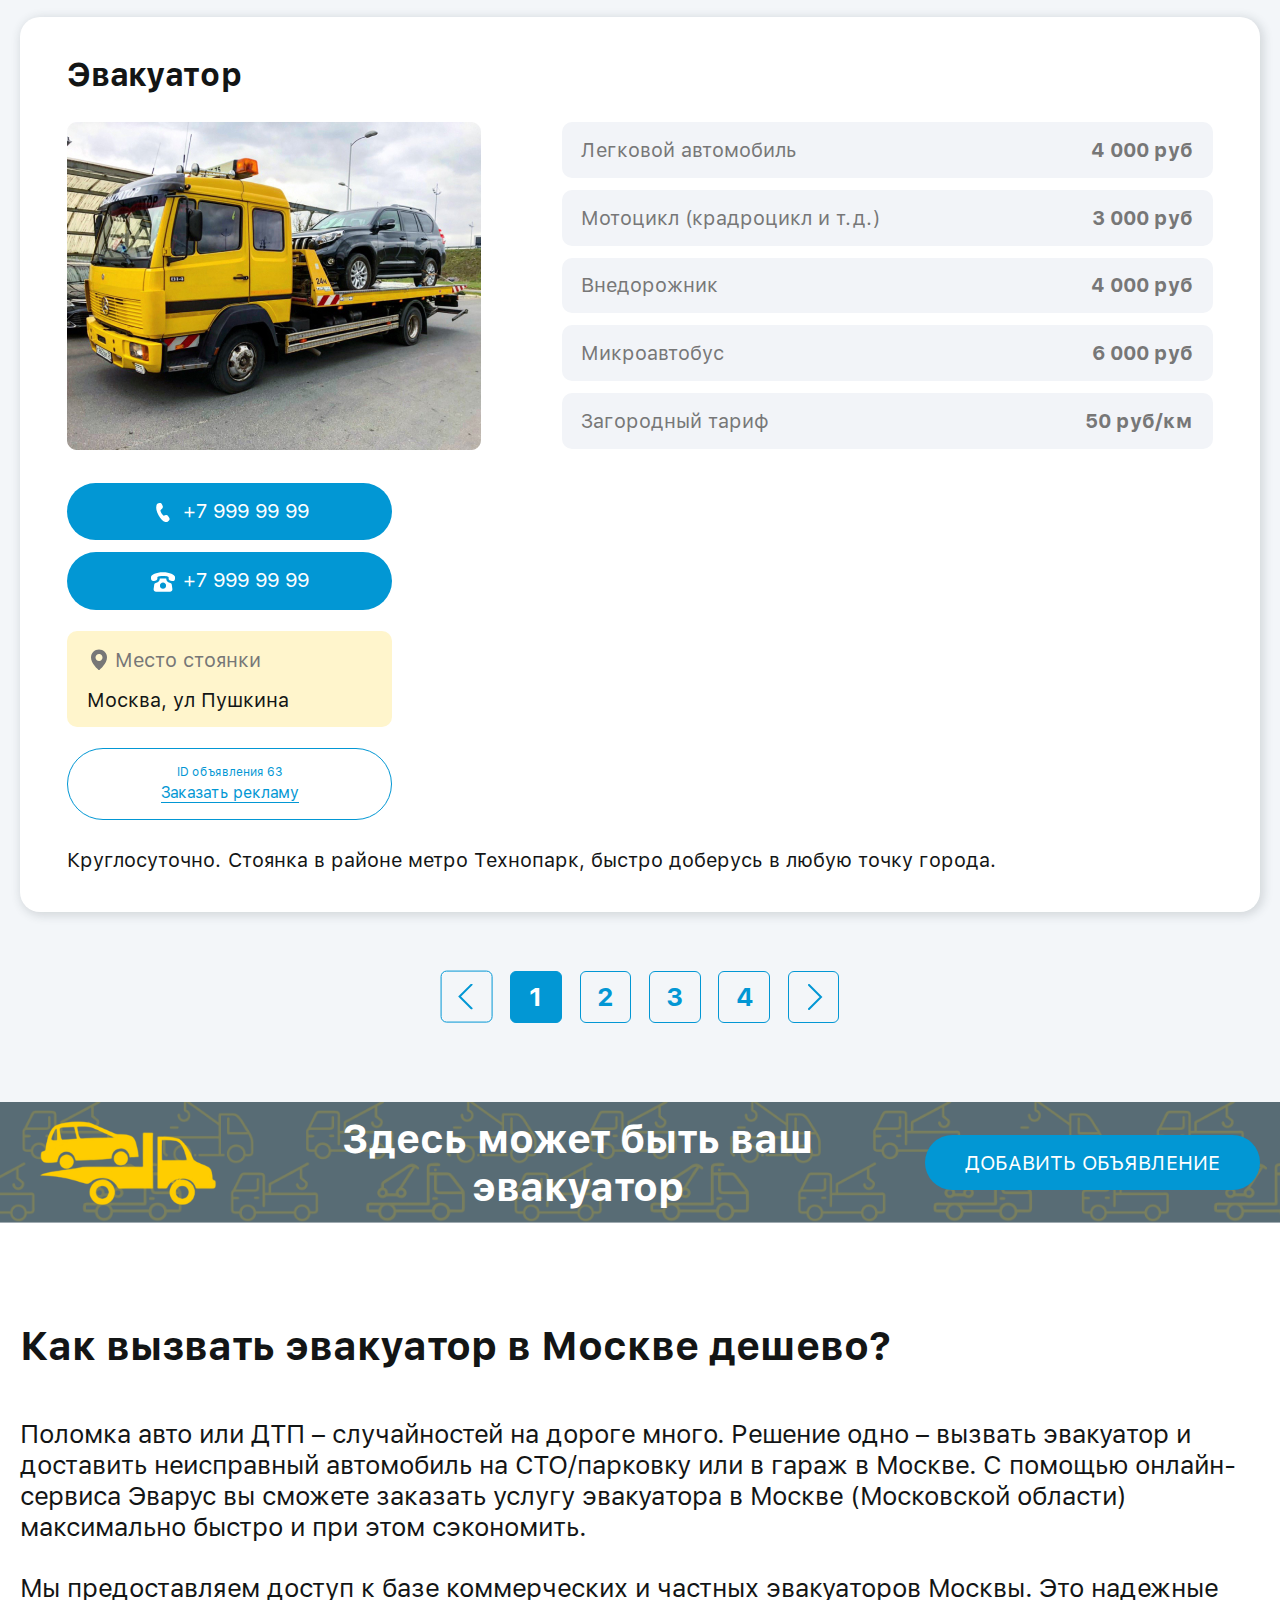
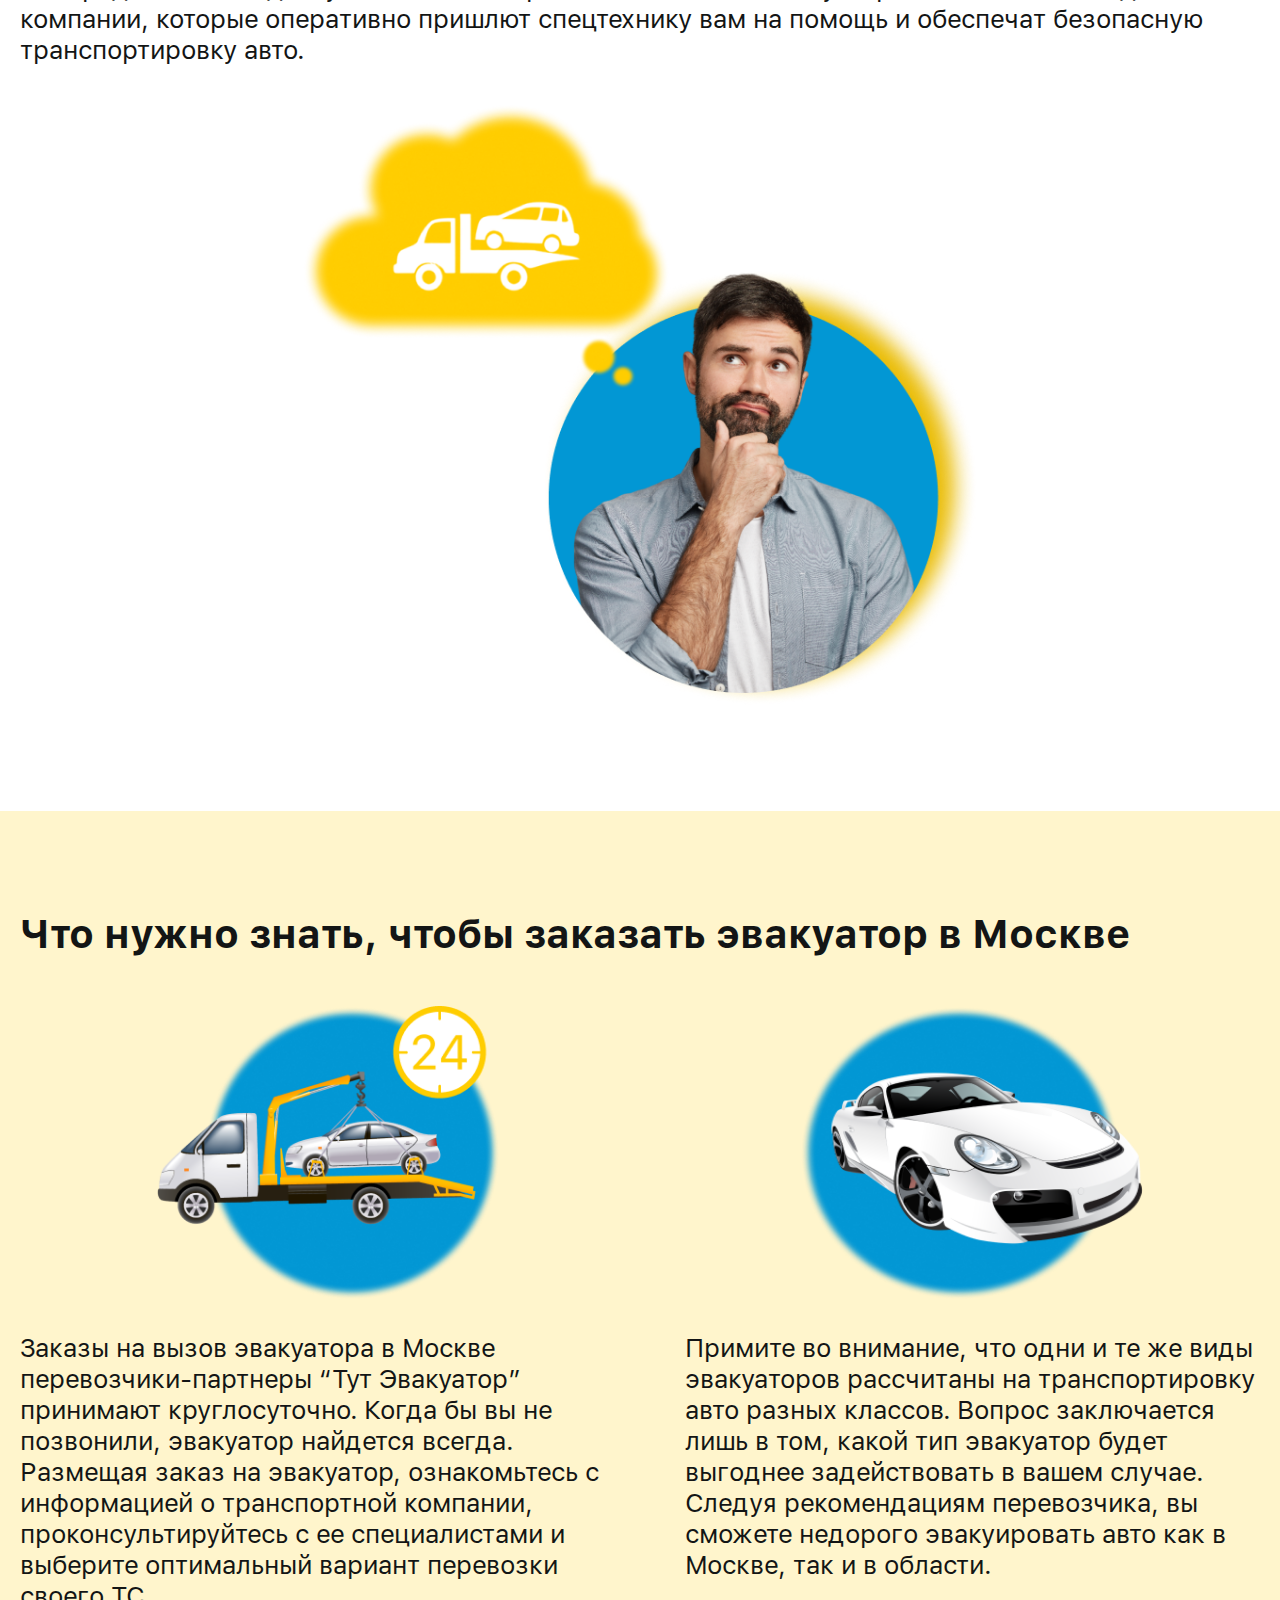
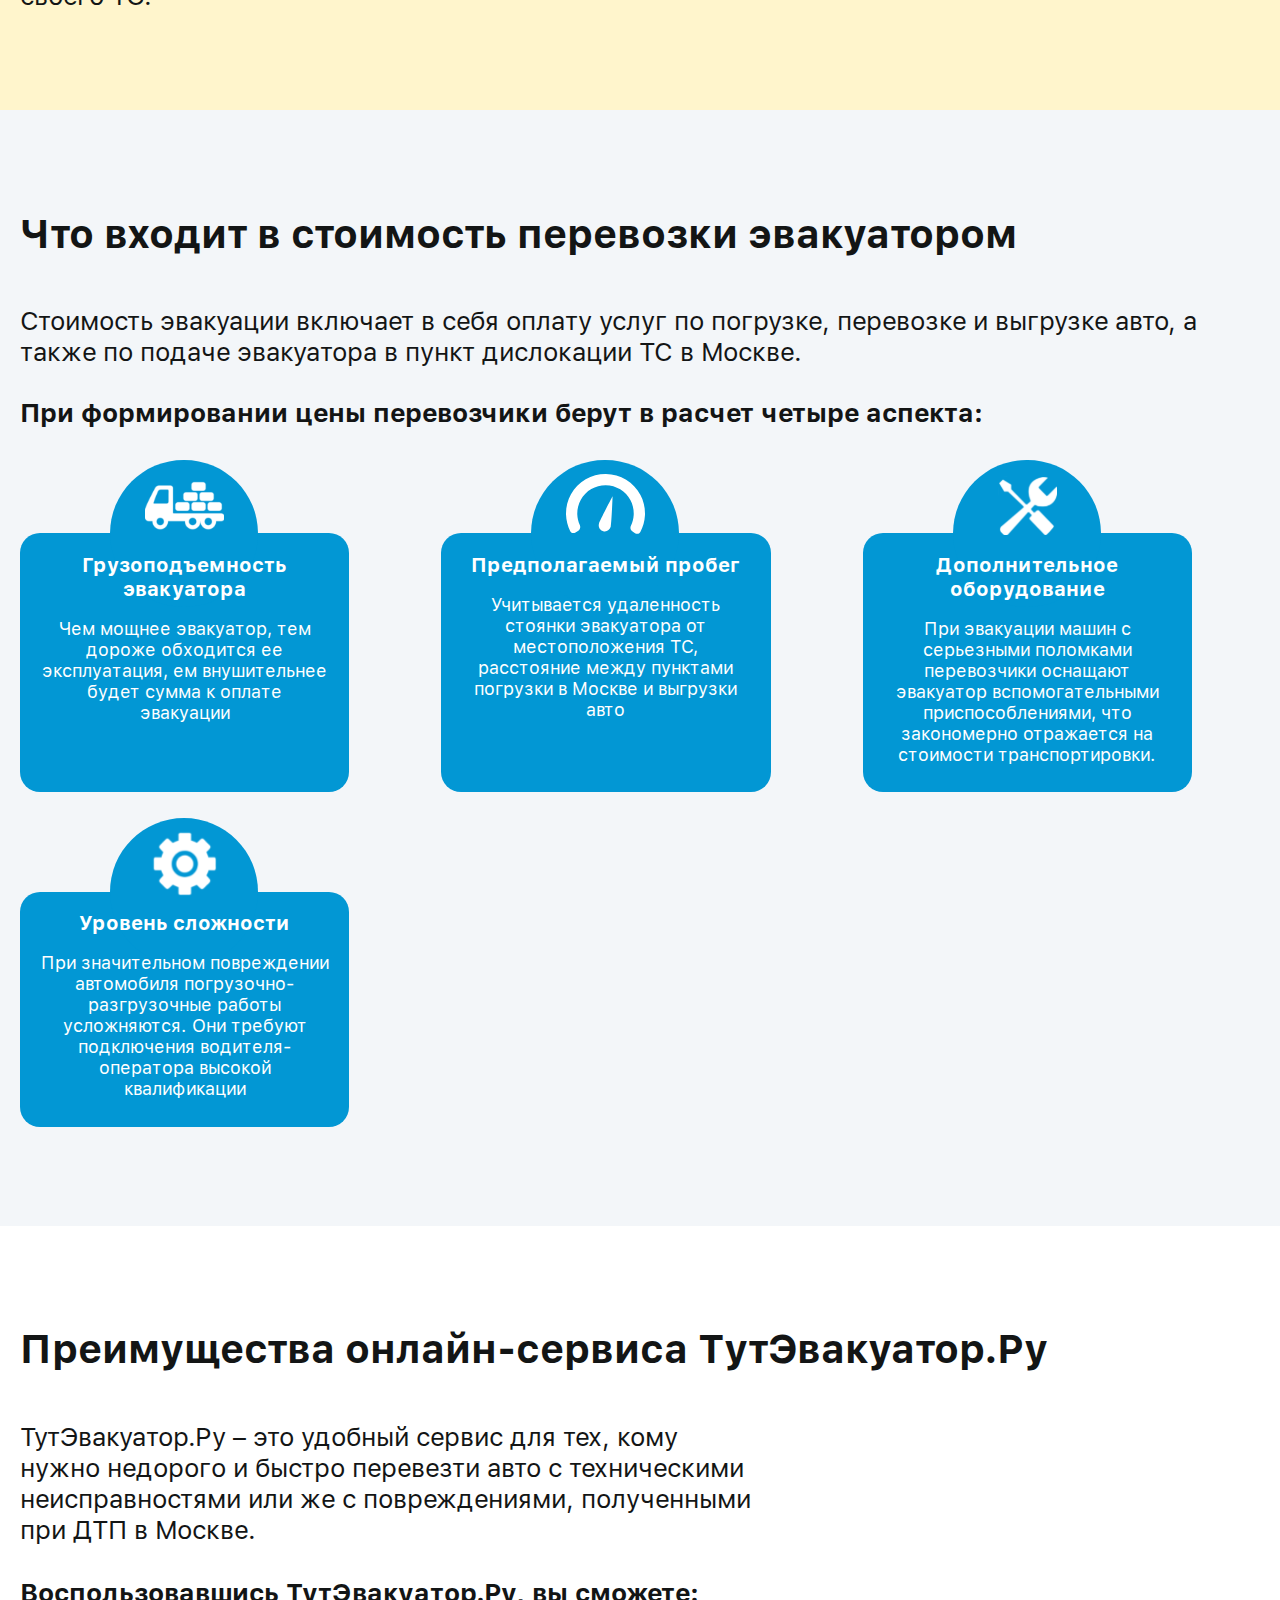
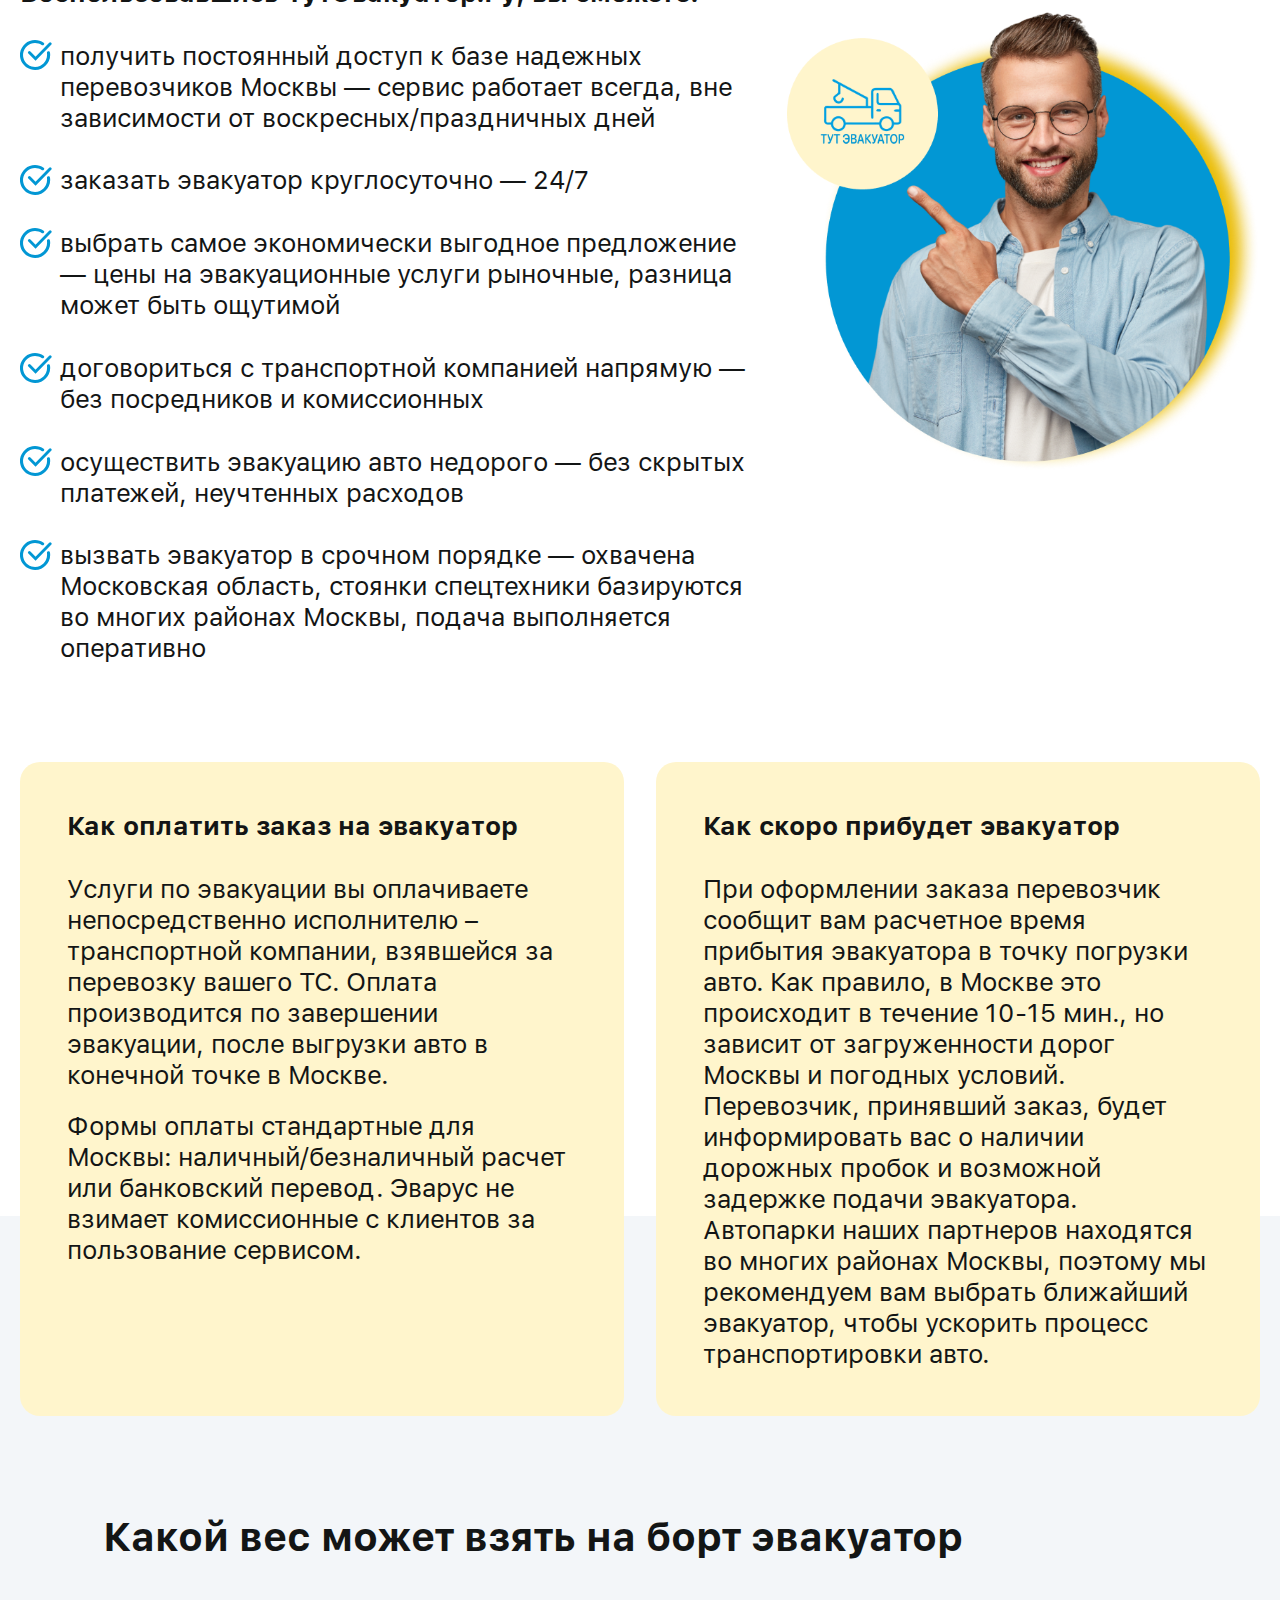
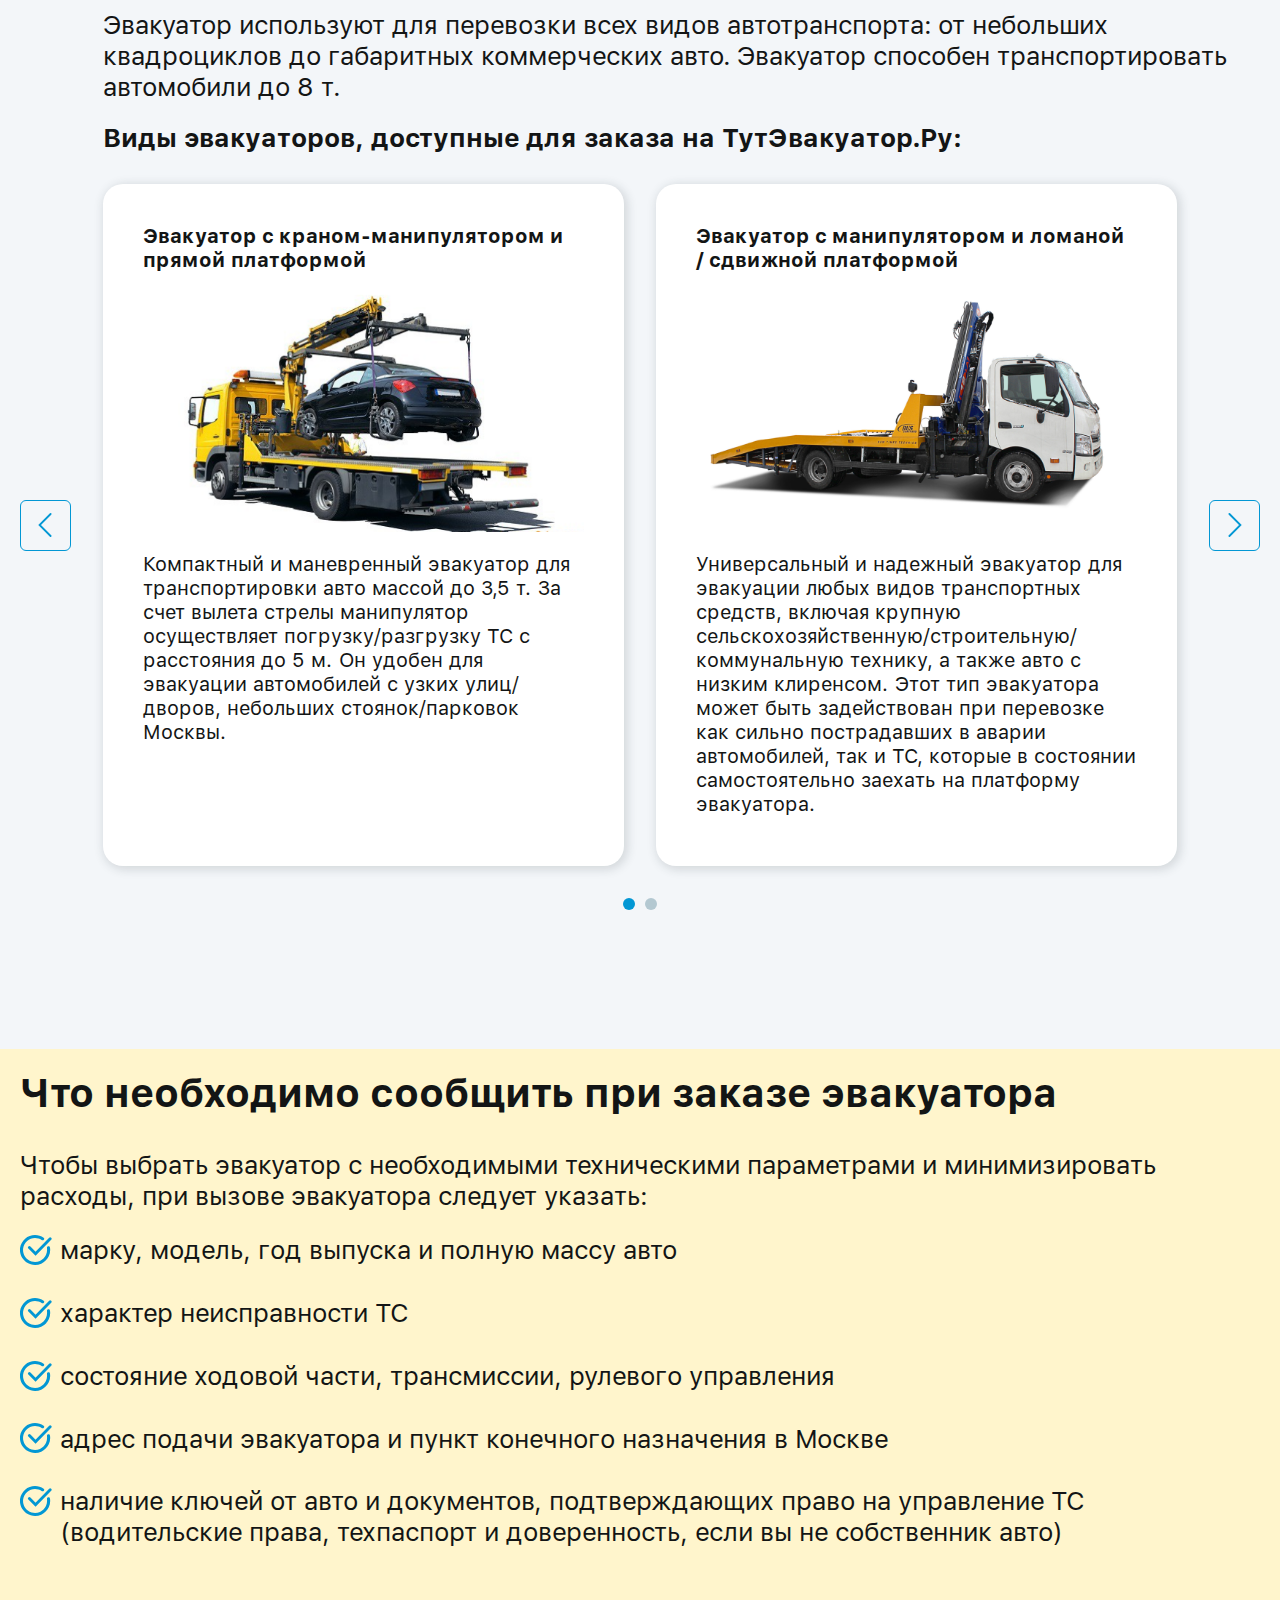
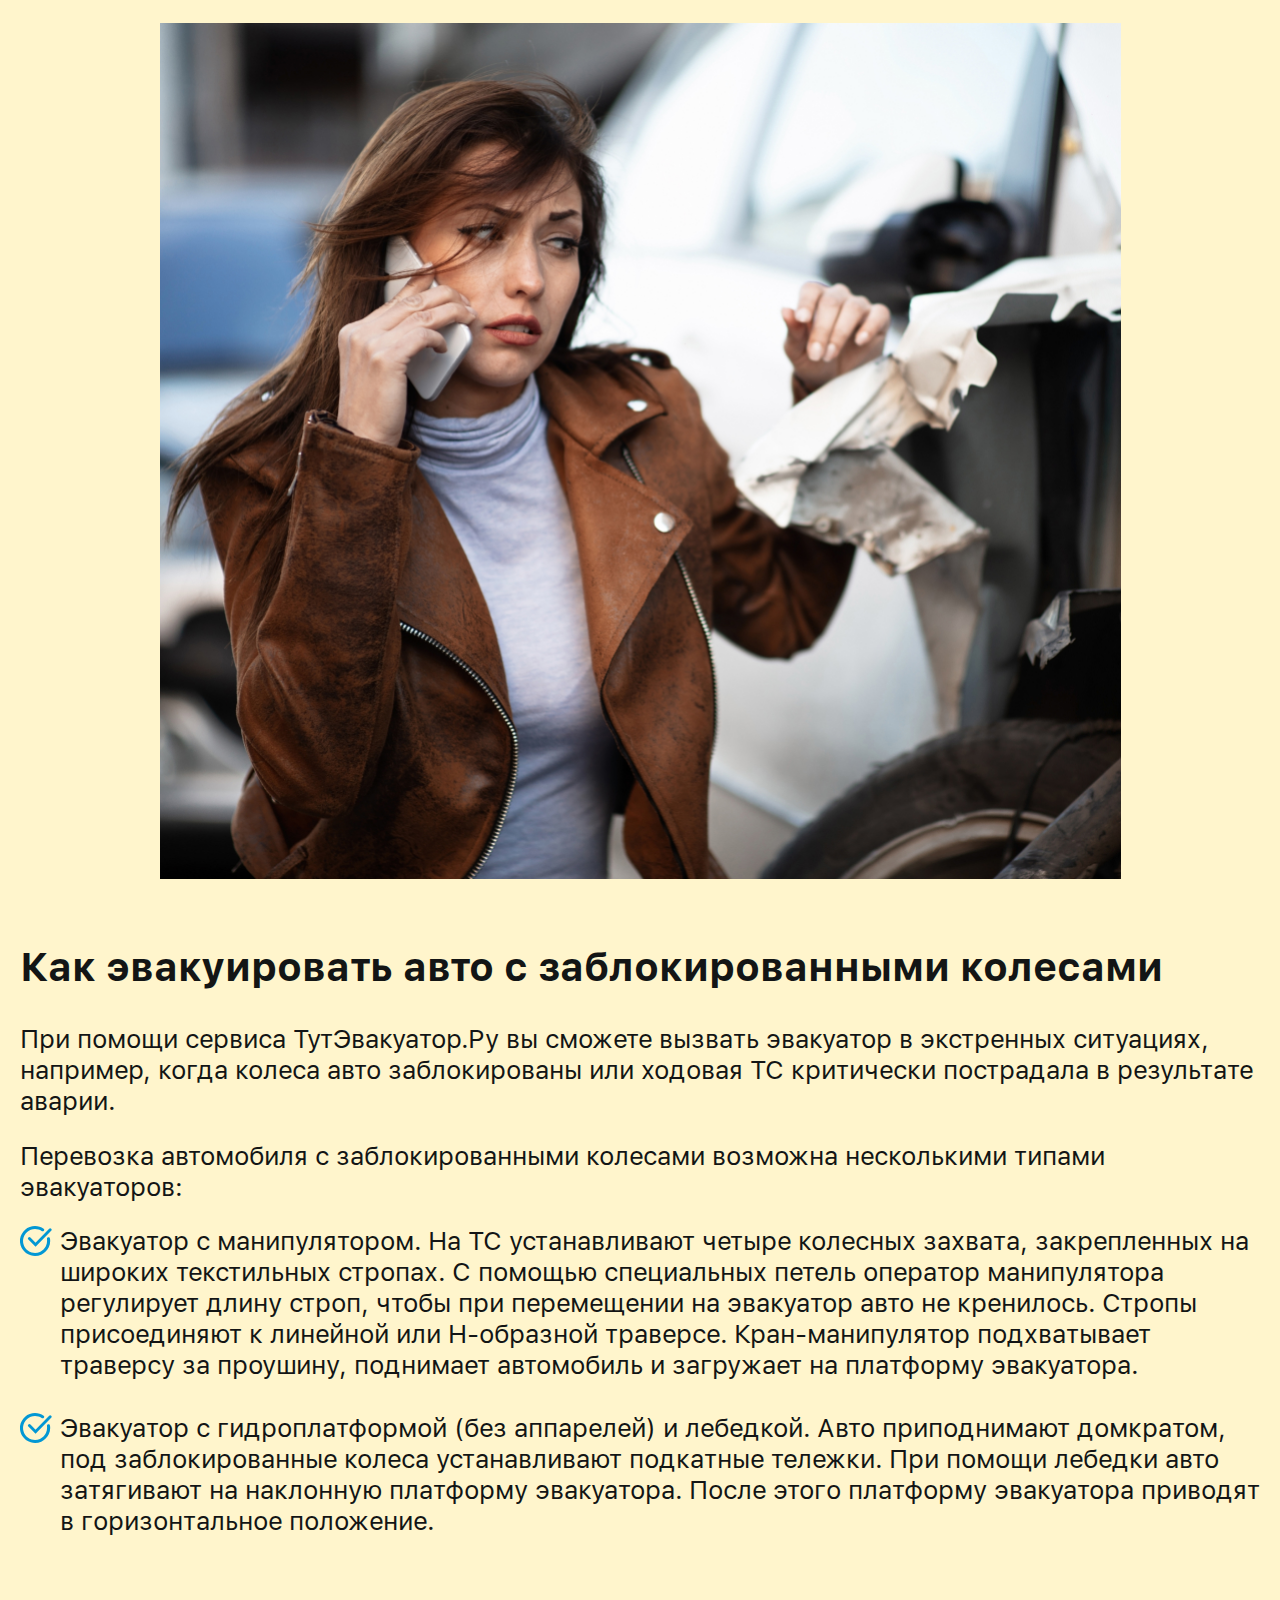
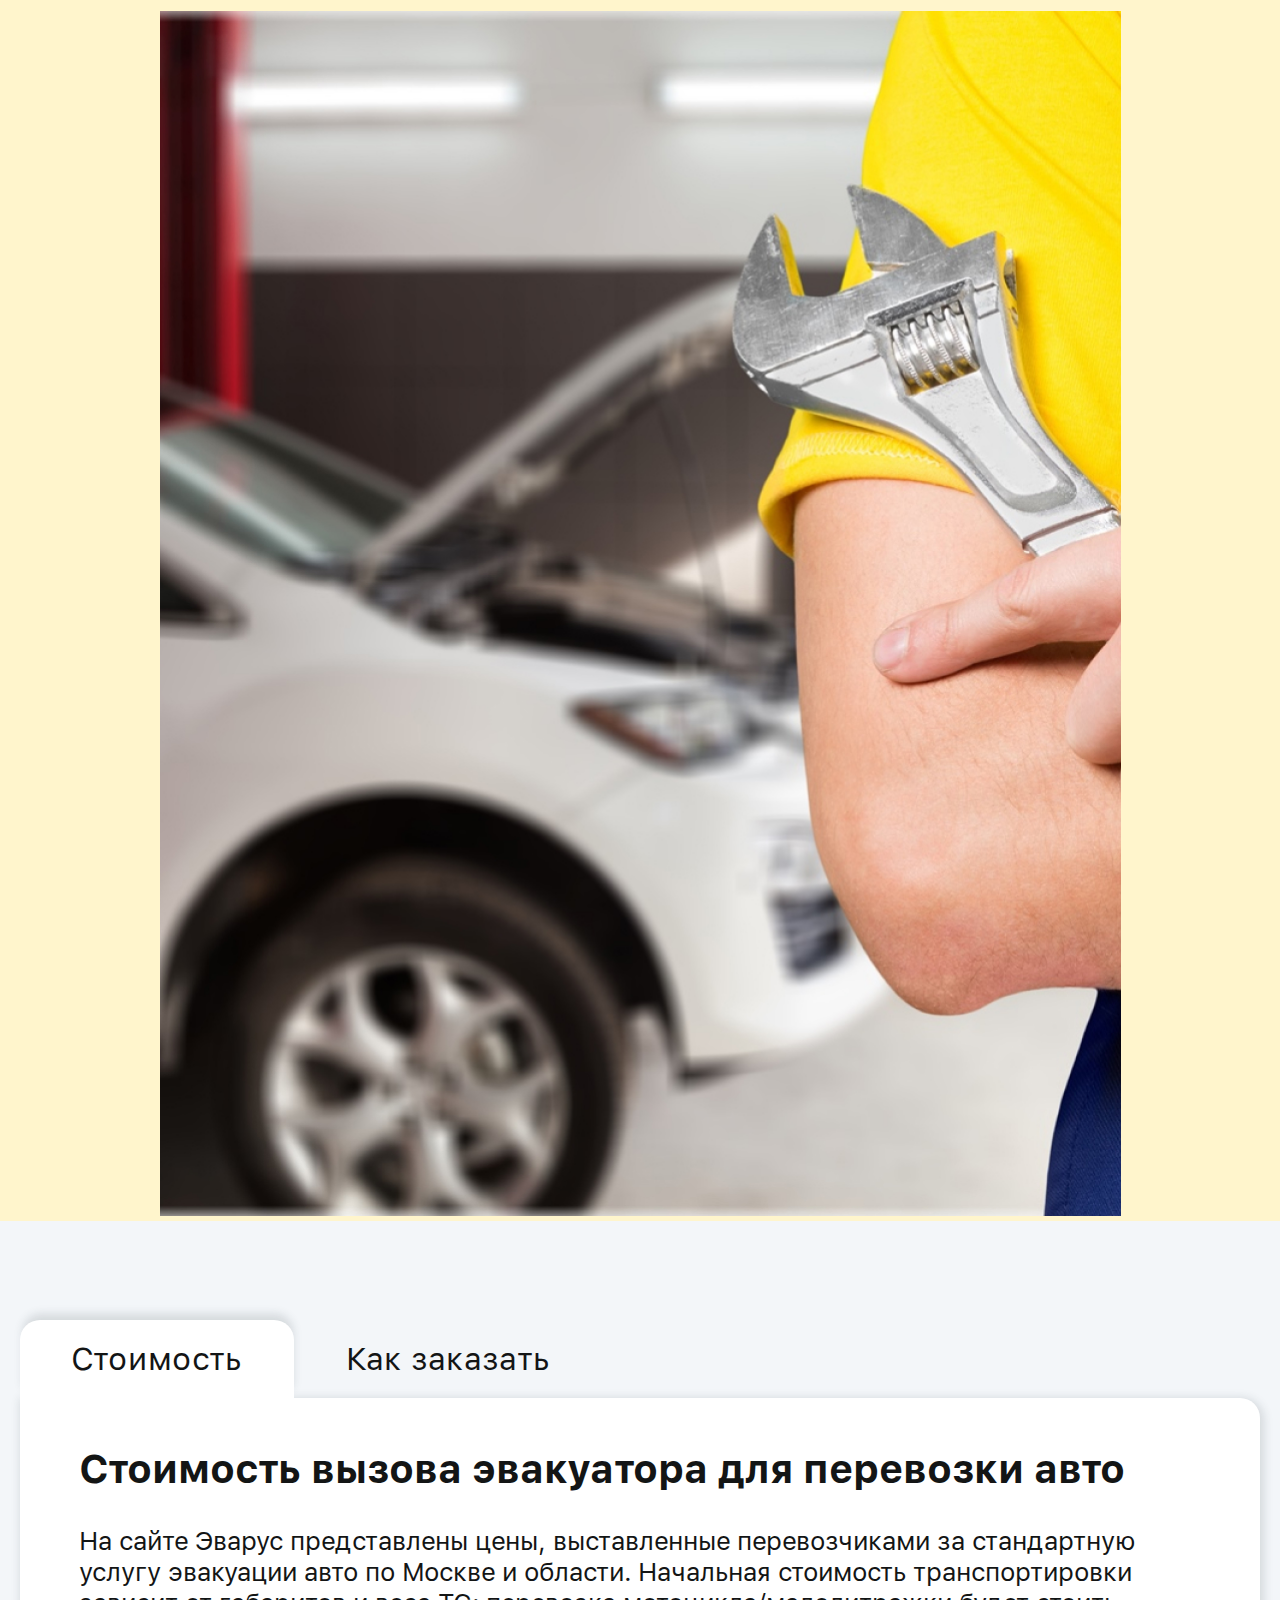
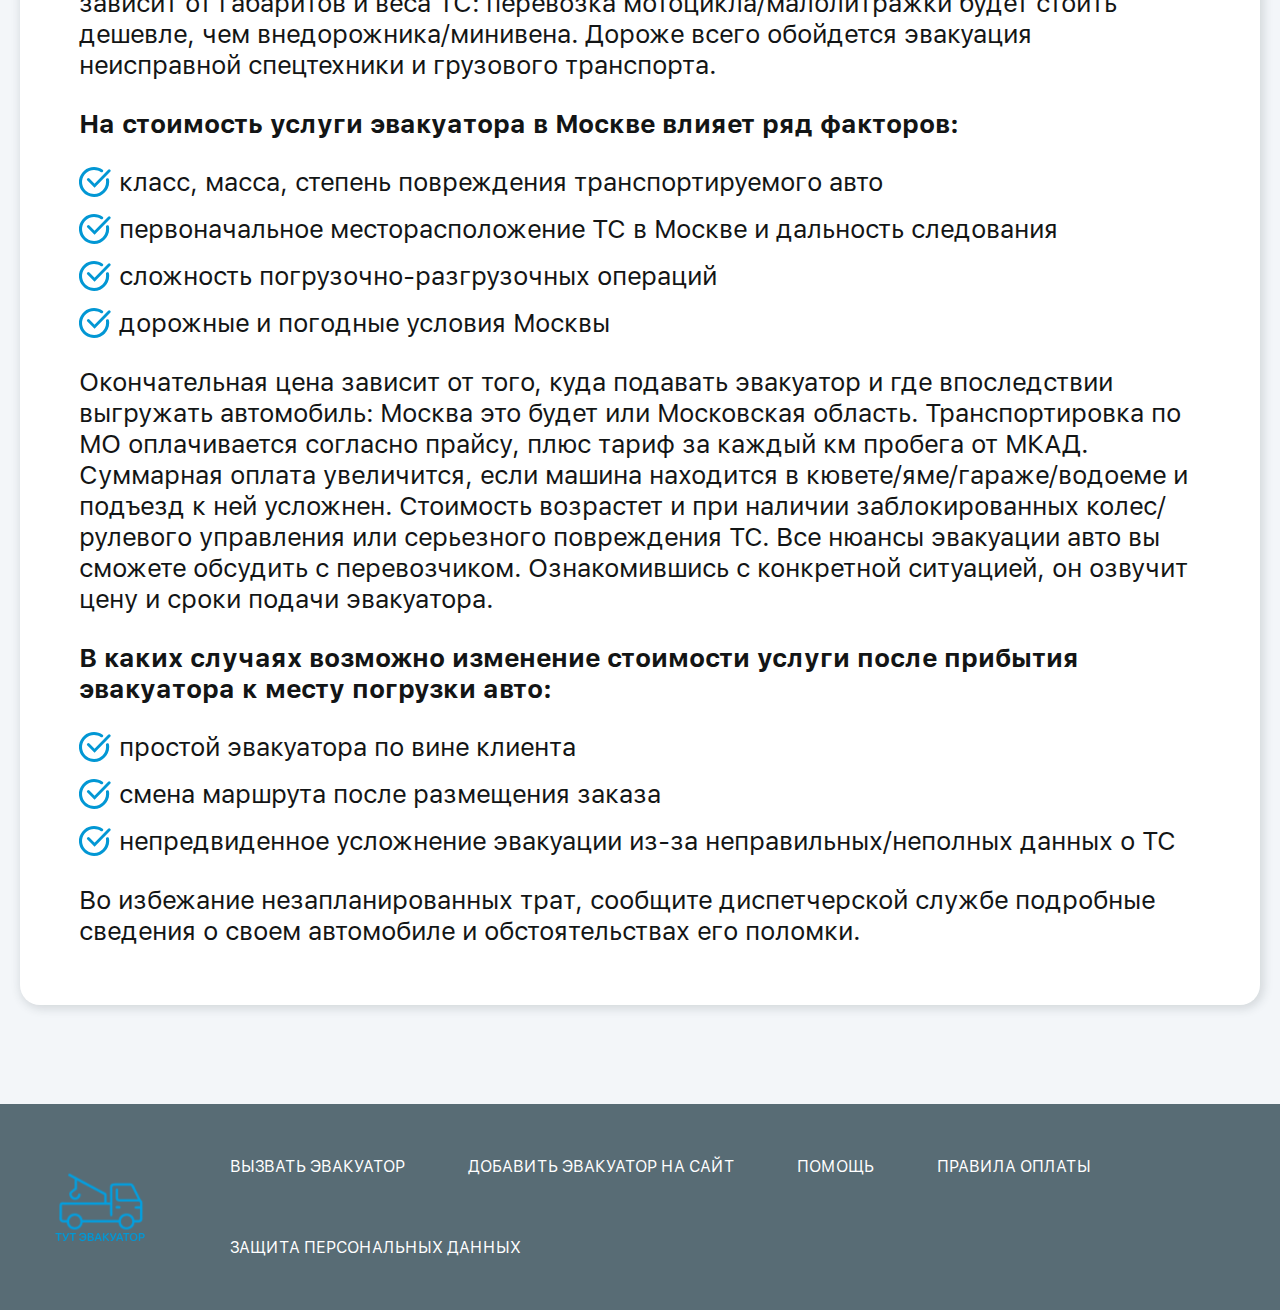
==== commit e4c3325c: "completed firstPage" ====
--- a/index.html
+++ b/index.html
@@ -7,7 +7,7 @@
     <link rel="stylesheet" href="main.css">
 </head>
 <body>
-    <header class="header">
+    <header class="header" id="header">
         <div class="header__wrapper">
             <a href="#" class="header-logo">
                 <img src="img/Logo-header.svg" alt="logo-evacuator" width="112" height="112">
@@ -15,10 +15,10 @@
             <nav class="header__nav">
                 <ul class="header__list">
                     <li class="header__item">
-                        <a href="#" class="text-p">О проекте</a>
+                        <a href="#advantages" class="text-p">О проекте</a>
                     </li>
                     <li class="header__item">
-                        <a href="#" class="text-p">Контакты</a>
+                        <a href="#footer" class="text-p">Контакты</a>
                     </li>
                 </ul>
             </nav>
@@ -238,7 +238,7 @@
         </div>
     </section>
 
-    <section class="info__call">
+    <section class="info__call" id="info__call">
         <div class="info__call--wrapper">
             <div class="info__call--text">
                 <h2>Как вызвать эвакуатор в Москве дешево?</h2>
@@ -293,7 +293,7 @@
         </div>
     </section>
 
-    <section class="advantages">
+    <section class="advantages" id="advantages">
         <div class="advantages__wrapper">
             <h2>Преимущества онлайн-сервиса ТутЭвакуатор.Ру</h2>
             <div class="advantages__wrapper--main">
@@ -373,7 +373,7 @@
         </div>
     </section>
 
-    <section class="info">
+    <section class="info" id="info">
         <div class="info__wrapper">
             <div class="info__wrapper--top">
                 <div class="info__wrapper--top-text">
@@ -409,7 +409,7 @@
         </div>
     </section>
 
-    <section class="price">
+    <section class="price" id="price">
         <div class="price__wrapper">
             <div class="price__wrapper--tabs">
                 <div class="price__tab price__tab--active" data-btn="price">
@@ -459,7 +459,34 @@
         </div>
     </section>
 
-    
+    <button id="scrollToTopBtn" class="scroll-to-top-btn">↑</button>
+
+    <footer class="footer" id="footer">
+        <div class="footer__wrapper">
+            <a href="#header" class="footer-logo">
+                <img src="img/Logo-footer.svg" alt="logo-evacuator" width="112" height="112">
+            </a>
+            <nav class="footer__nav">
+                <ul class="footer__list">
+                    <li class="footer__item">
+                        <a href="#info__call" class="small-text">вызвать эвакуатор</a>
+                    </li>
+                    <li class="footer__item">
+                        <a href="#" class="small-text">добавить эвакуатор на сайт</a>
+                    </li>
+                    <li class="footer__item">
+                        <a href="#info" class="small-text">помощь</a>
+                    </li>
+                    <li class="footer__item">
+                        <a href="#price" class="small-text">правила оплаты</a>
+                    </li>
+                    <li class="footer__item">
+                        <a href="#" class="small-text">защита персональных данных</a>
+                    </li>
+                </ul>
+            </nav>
+        </div>
+    </footer>
     <script src="/elements-js/main.js" type="module"></script>
 </body>
 </html>--- a/main.css
+++ b/main.css
@@ -9,6 +9,8 @@
 @import url(blocks-css/slider.css);
 @import url(blocks-css/info.css);
 @import url(blocks-css/priceTabs.css);
+@import url(blocks-css/footer.css);
+@import url(blocks-css/scrollBtn.css);
 
 :root {
 	--color-blue: #0297d4;
@@ -22,16 +24,6 @@
     --error: #b80101;
 
     --font-family: "SF Pro Text", sans-serif;
-    --second-family: "SFRounded", sans-serif;
-}
-
-@font-face {
-    font-family: 'SFRounded';
-    src: url('fonts/SFRounded-Ultralight.woff2') format('woff2'),
-        url('fonts/SFRounded-Ultralight.woff') format('woff');
-    font-weight: 200;
-    font-style: normal;
-    font-display: swap;
 }
 
 @font-face {
